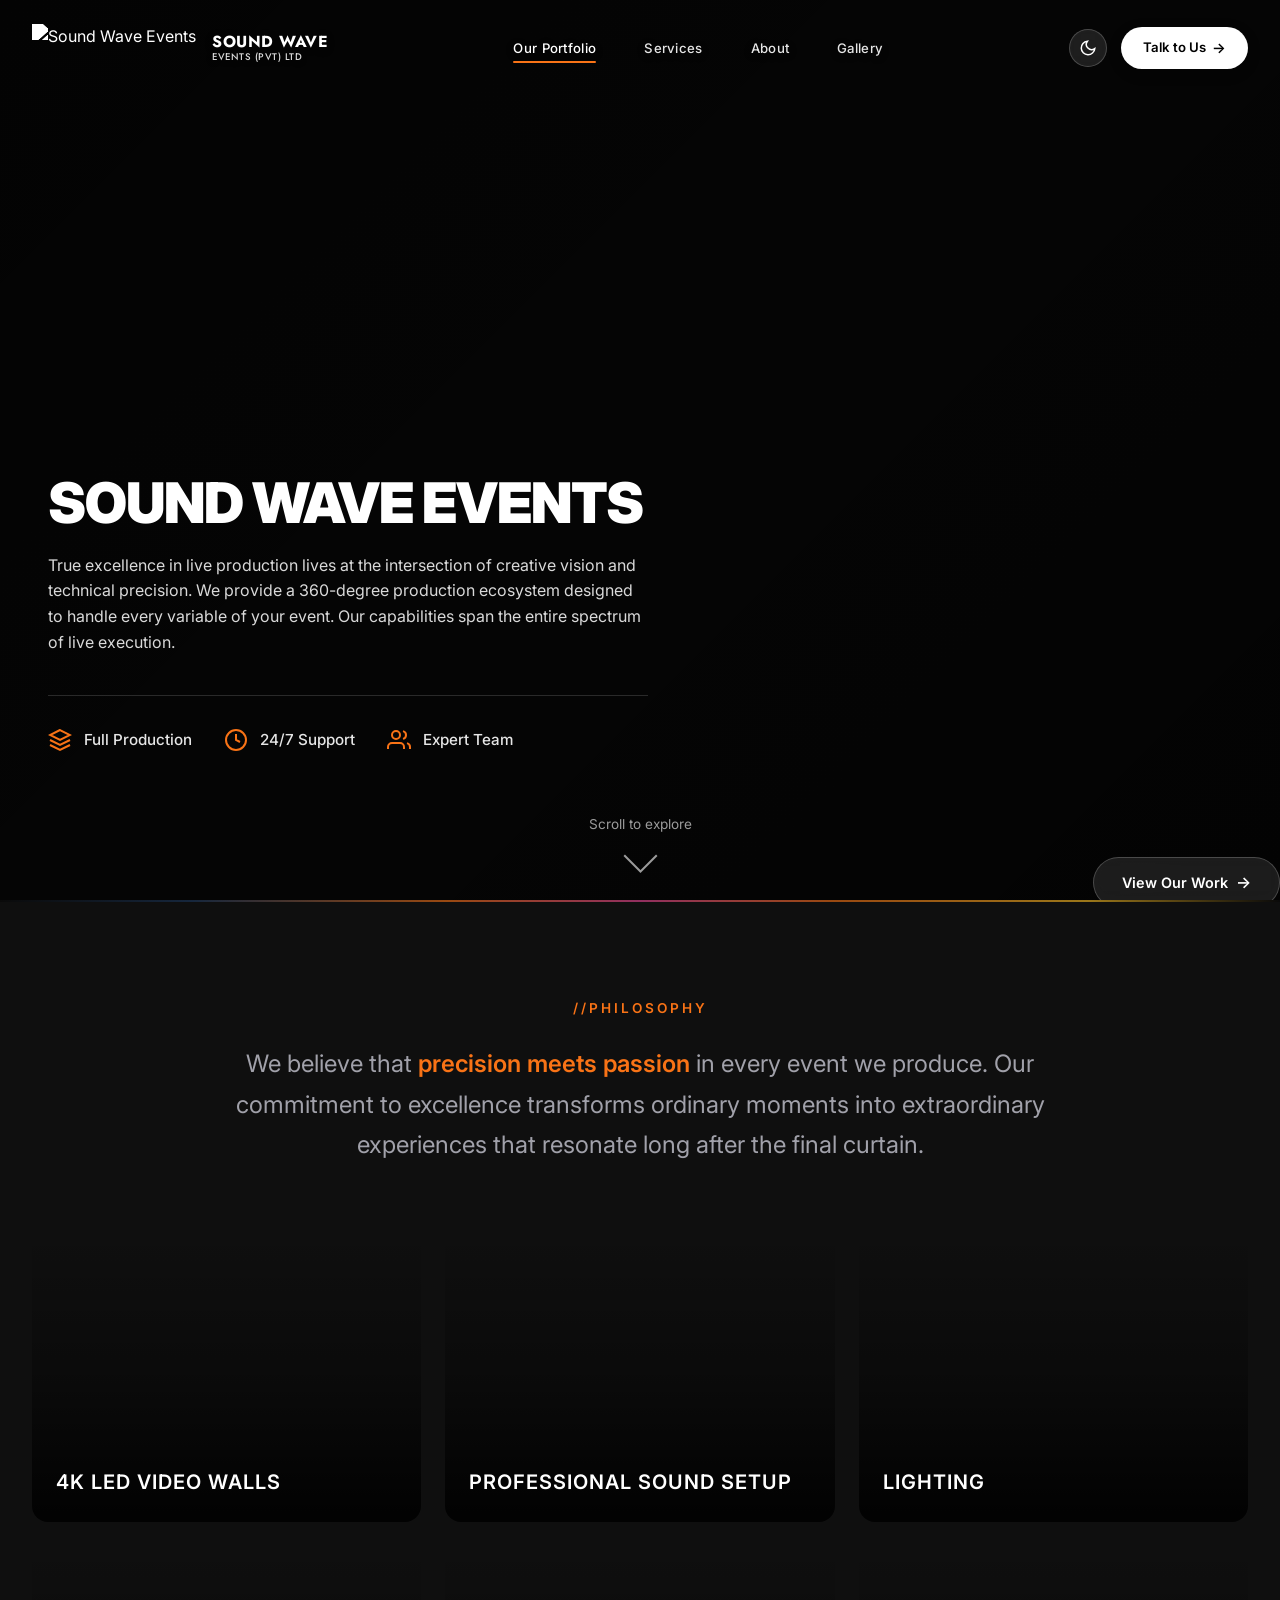
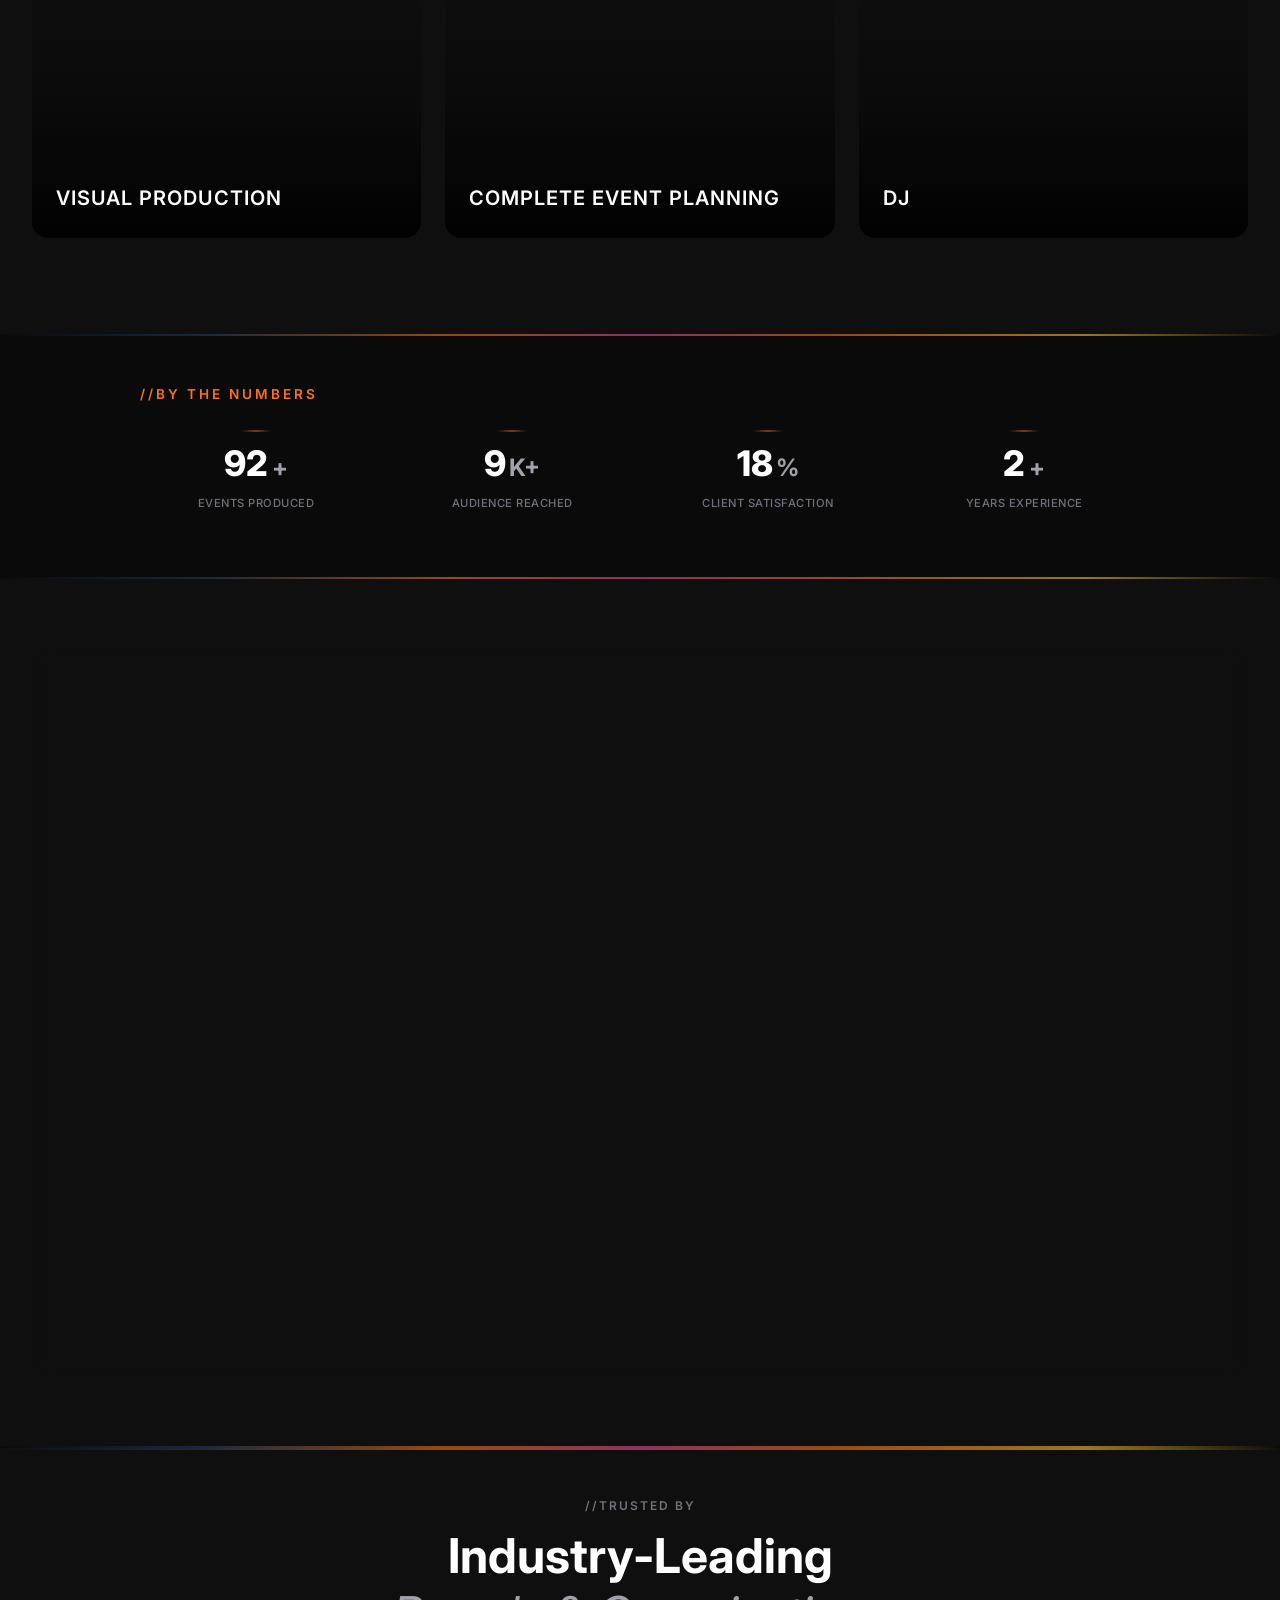
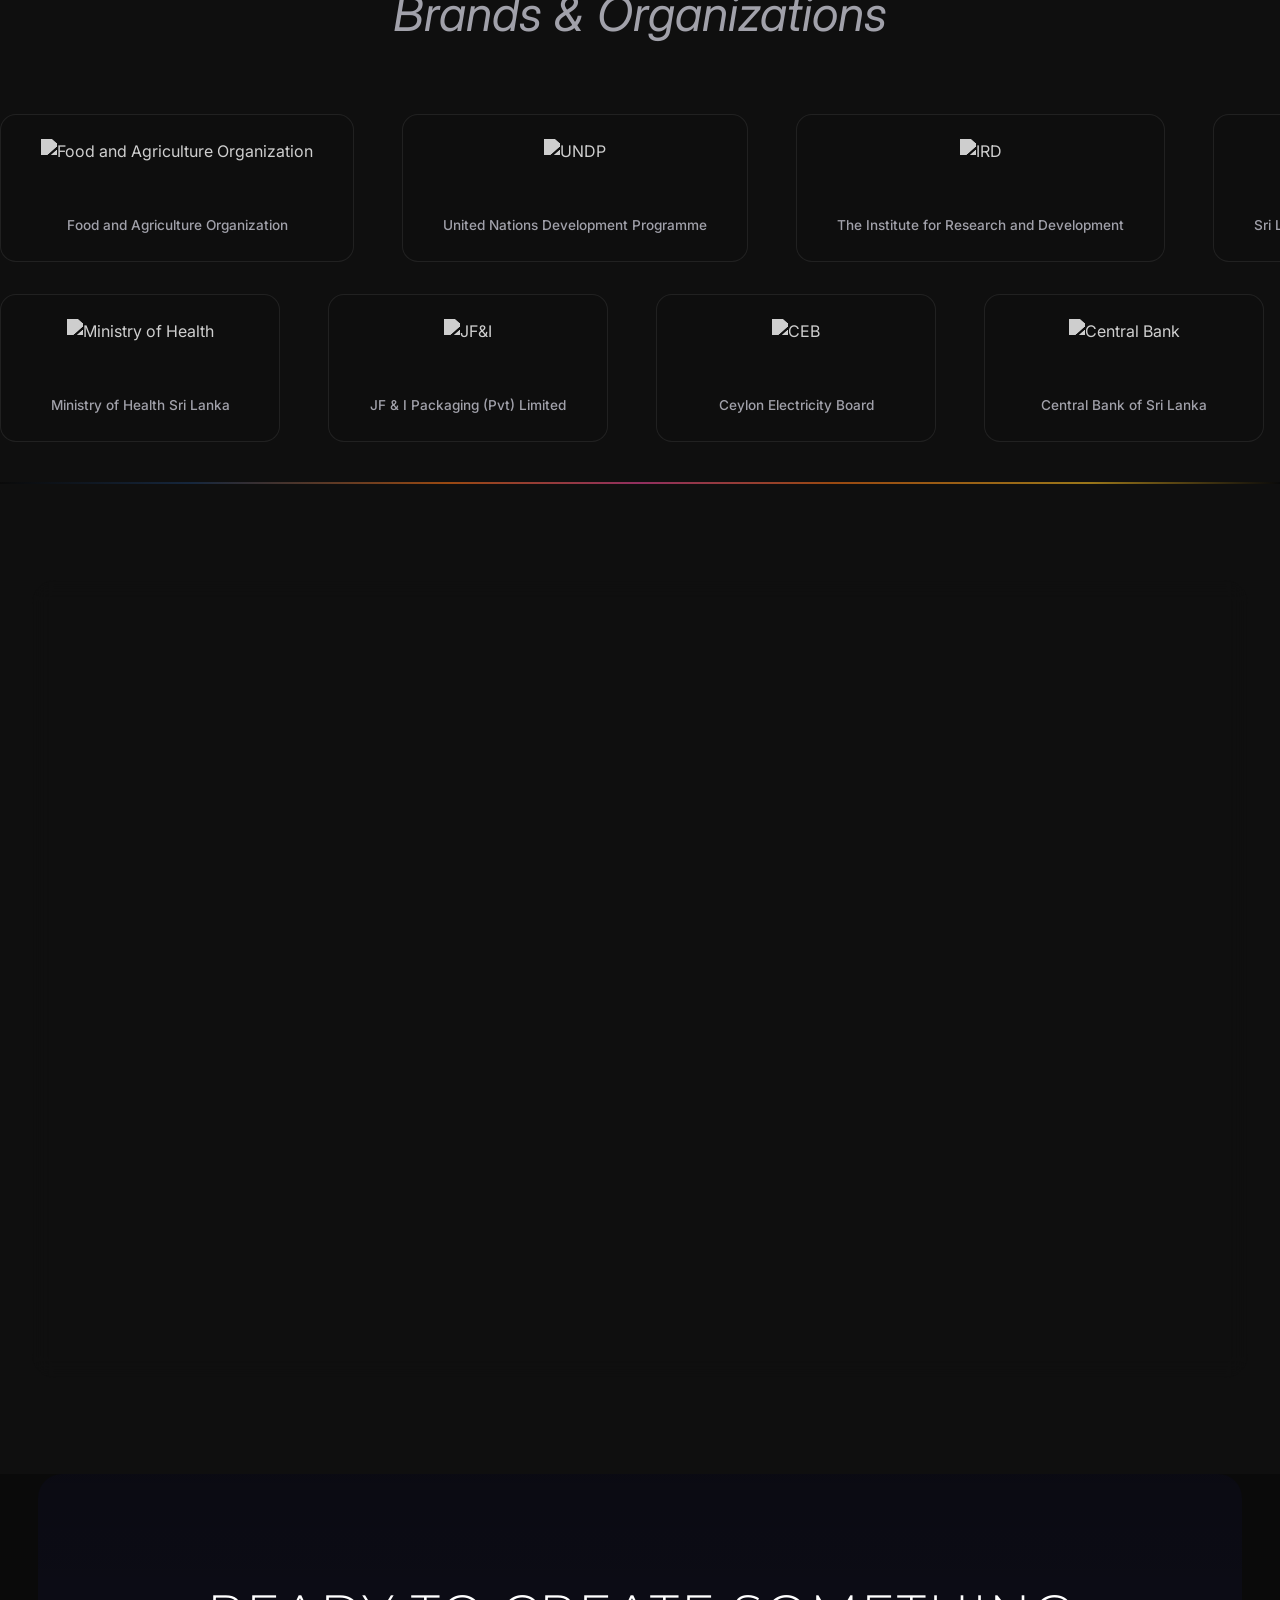
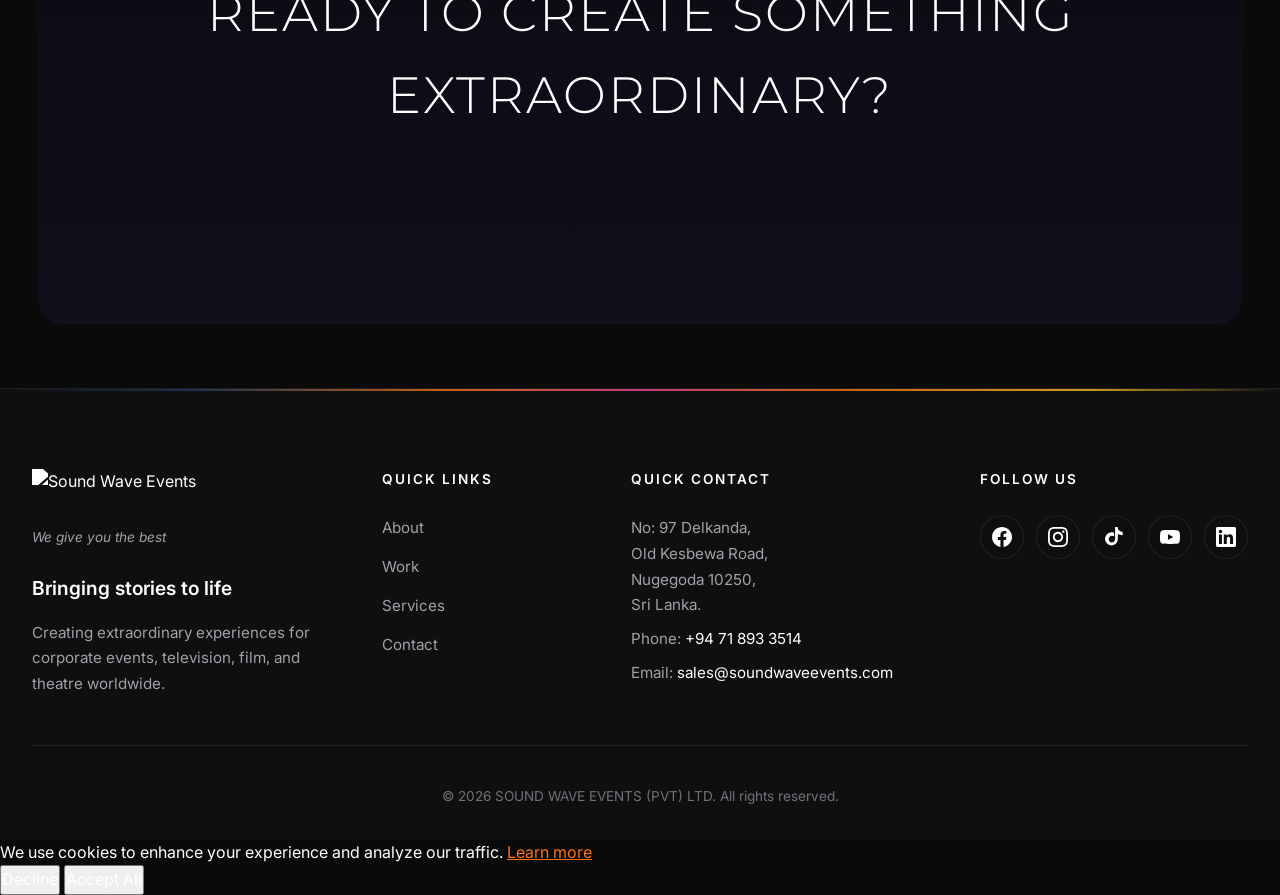
==== index.html @ 555c8b9d "Add files via upload" ====
<!DOCTYPE html>
<html lang="en" data-theme="dark">

<head>
    <meta charset="UTF-8" />
    <meta name="viewport" content="width=device-width, initial-scale=1.0" />
    <meta name="description" content="Sound Wave Events - Sri Lanka's Premier Event Production Company">
    <title>Sound Wave Events | Creative Production & Development</title>
    <link rel="stylesheet" href="assets/css/styles.css" />
    <link rel="preconnect" href="https://fonts.googleapis.com" />
    <link rel="preconnect" href="https://fonts.gstatic.com" crossorigin />
    <link
        href="https://fonts.googleapis.com/css2?family=Inter:wght@300;400;500;600;700;800&family=Jost:wght@400;500;600;700&family=Montserrat:wght@300;400;500;600;700;800&display=swap"
        rel="stylesheet" />
</head>

<body>
    <!-- Navigation -->
    <nav class="glass-nav">
        <div class="nav-container">
            <a href="index.html" class="logo">
                <img src="assets/images/logo.png" alt="Sound Wave Events" class="logo-img" />
                <div class="logo-text">
                    <span class="logo-line-1">SOUND WAVE</span>
                    <span class="logo-line-2">EVENTS (PVT) LTD</span>
                </div>
            </a>

            <ul class="nav-links" id="navLinks">
                <li><a href="index.html" class="active">Our Portfolio</a></li>
                <li><a href="services.html">Services</a></li>
                <li><a href="about.html">About</a></li>
                <li><a href="gallery.html">Gallery</a></li>
            </ul>

            <div class="nav-actions">
                <button class="theme-toggle" id="themeToggle" aria-label="Toggle dark mode">
                    <svg class="sun-icon" xmlns="http://www.w3.org/2000/svg" width="20" height="20" viewBox="0 0 24 24"
                        fill="none" stroke="currentColor" stroke-width="2">
                        <circle cx="12" cy="12" r="5"></circle>
                        <line x1="12" y1="1" x2="12" y2="3"></line>
                        <line x1="12" y1="21" x2="12" y2="23"></line>
                        <line x1="4.22" y1="4.22" x2="5.64" y2="5.64"></line>
                        <line x1="18.36" y1="18.36" x2="19.78" y2="19.78"></line>
                        <line x1="1" y1="12" x2="3" y2="12"></line>
                        <line x1="21" y1="12" x2="23" y2="12"></line>
                    </svg>
                    <svg class="moon-icon" xmlns="http://www.w3.org/2000/svg" width="20" height="20" viewBox="0 0 24 24"
                        fill="none" stroke="currentColor" stroke-width="2">
                        <path d="M21 12.79A9 9 0 1 1 11.21 3 7 7 0 0 0 21 12.79z"></path>
                    </svg>
                </button>
                <a href="contact.html" class="btn-primary btn-talk">Talk to Us <span class="arrow">→</span></a>
            </div>

            <button class="mobile-toggle" id="mobileToggle" aria-label="Toggle menu">
                <svg xmlns="http://www.w3.org/2000/svg" width="24" height="24" viewBox="0 0 24 24" fill="none"
                    stroke="currentColor" stroke-width="2">
                    <line x1="3" y1="12" x2="21" y2="12"></line>
                    <line x1="3" y1="6" x2="21" y2="6"></line>
                    <line x1="3" y1="18" x2="21" y2="18"></line>
                </svg>
            </button>
        </div>
    </nav>

    <!-- Mobile Menu Overlay -->
    <div class="mobile-menu-overlay" id="mobileMenuOverlay">
        <div class="mobile-menu-header">
            <a href="index.html" class="mobile-menu-logo">
                <img src="assets/images/logo.png" alt="Sound Wave Events" />
                <span>EVENTS (PVT) LTD</span>
            </a>
            <div class="mobile-menu-actions">
                <button class="mobile-theme-toggle" id="mobileThemeToggle">
                    <svg class="sun-icon" xmlns="http://www.w3.org/2000/svg" width="22" height="22" viewBox="0 0 24 24"
                        fill="none" stroke="currentColor" stroke-width="2">
                        <circle cx="12" cy="12" r="5"></circle>
                        <line x1="12" y1="1" x2="12" y2="3"></line>
                        <line x1="12" y1="21" x2="12" y2="23"></line>
                    </svg>
                    <svg class="moon-icon" xmlns="http://www.w3.org/2000/svg" width="22" height="22" viewBox="0 0 24 24"
                        fill="none" stroke="currentColor" stroke-width="2">
                        <path d="M21 12.79A9 9 0 1 1 11.21 3 7 7 0 0 0 21 12.79z"></path>
                    </svg>
                </button>
                <button class="mobile-menu-close" id="mobileMenuClose">
                    <svg xmlns="http://www.w3.org/2000/svg" width="24" height="24" viewBox="0 0 24 24" fill="none"
                        stroke="currentColor" stroke-width="2">
                        <line x1="18" y1="6" x2="6" y2="18"></line>
                        <line x1="6" y1="6" x2="18" y2="18"></line>
                    </svg>
                </button>
            </div>
        </div>

        <ul class="mobile-menu-links">
            <li><a href="index.html" class="active">Our Portfolio</a></li>
            <li><a href="services.html">Services</a></li>
            <li><a href="about.html">About</a></li>
            <li><a href="gallery.html">Gallery</a></li>
        </ul>

        <div class="mobile-menu-footer">
            <div class="mobile-social-icons">
                <a href="#" class="social-icon">📘</a>
                <a href="#" class="social-icon">📸</a>
                <a href="#" class="social-icon">🎵</a>
                <a href="#" class="social-icon">▶️</a>
                <a href="#" class="social-icon">💼</a>
            </div>
            <a href="tel:+94718933514" class="mobile-contact-link">📞 +94 71 893 3514</a>
        </div>
    </div>

    <!-- Hero Section -->
    <section class="hero-video">
        <div class="hero-slider">
            <div class="slider-track" id="heroSliderTrack">
                <div class="slider-slide active" style="background-image: url('https://images.unsplash.com/photo-1470229722913-7c0d2dbbafd3?w=1920&q=80')"></div>
                <div class="slider-slide" style="background-image: url('https://images.unsplash.com/photo-1492684223066-81342ee5ff30?w=1920&q=80')"></div>
                <div class="slider-slide" style="background-image: url('https://images.unsplash.com/photo-1540039155733-5bb30b53aa14?w=1920&q=80')"></div>
                <div class="slider-slide" style="background-image: url('https://images.unsplash.com/photo-1514525253440-b393452e8d26?w=1920&q=80')"></div>
                <div class="slider-slide" style="background-image: url('https://images.unsplash.com/photo-1459749411177-287ce3276916?w=1920&q=80')"></div>
                <div class="slider-slide" style="background-image: url('https://images.unsplash.com/photo-1516450360452-9312f5e86fc7?w=1920&q=80')"></div>
                <div class="slider-slide" style="background-image: url('https://images.unsplash.com/photo-1501612780327-45045538702b?w=1920&q=80')"></div>
                <div class="slider-slide" style="background-image: url('https://images.unsplash.com/photo-1533174072545-7a4b6ad7a6c3?w=1920&q=80')"></div>
                <div class="slider-slide" style="background-image: url('https://images.unsplash.com/photo-1516280440614-6697288d5d84?w=1920&q=80')"></div>
                <div class="slider-slide" style="background-image: url('https://images.unsplash.com/photo-1563841930693-29cb42d99c8c?w=1920&q=80')"></div>
            </div>
            <div class="video-overlay"></div>
        </div>

        <div class="hero-content-wrapper">
            <div class="hero-content">
                <h1 class="hero-title">SOUND WAVE EVENTS </h1>
                <p class="hero-subtitle">True excellence in live production lives at the intersection of creative vision
                    and technical precision. We provide a 360-degree production ecosystem designed to handle every
                    variable of your event. Our capabilities span the entire spectrum of live execution.</p>
                <div class="hero-features">
                    <div class="hero-feature">
                        <svg xmlns="http://www.w3.org/2000/svg" width="24" height="24" viewBox="0 0 24 24" fill="none"
                            stroke="currentColor" stroke-width="2">
                            <path d="M12 2L2 7l10 5 10-5-10-5z"></path>
                            <path d="M2 17l10 5 10-5"></path>
                            <path d="M2 12l10 5 10-5"></path>
                        </svg>
                        <span>Full Production</span>
                    </div>
                    <div class="hero-feature">
                        <svg xmlns="http://www.w3.org/2000/svg" width="24" height="24" viewBox="0 0 24 24" fill="none"
                            stroke="currentColor" stroke-width="2">
                            <circle cx="12" cy="12" r="10"></circle>
                            <polyline points="12 6 12 12 16 14"></polyline>
                        </svg>
                        <span>24/7 Support</span>
                    </div>
                    <div class="hero-feature">
                        <svg xmlns="http://www.w3.org/2000/svg" width="24" height="24" viewBox="0 0 24 24" fill="none"
                            stroke="currentColor" stroke-width="2">
                            <path d="M17 21v-2a4 4 0 0 0-4-4H5a4 4 0 0 0-4 4v2"></path>
                            <circle cx="9" cy="7" r="4"></circle>
                            <path d="M23 21v-2a4 4 0 0 0-3-3.87"></path>
                            <path d="M16 3.13a4 4 0 0 1 0 7.75"></path>
                        </svg>
                        <span>Expert Team</span>
                    </div>
                </div>
            </div>
            <div class="hero-actions">
                <a href="gallery.html" class="btn-glass">View Our Work <span class="arrow">→</span></a>
            </div>
        </div>

        <div class="scroll-indicator">
            <span>Scroll to explore</span>
            <div class="scroll-arrow"></div>
        </div>
    </section>

    <hr class="section-divider" />

    <!-- Philosophy Section -->
    <section class="philosophy-section">
        <div class="philosophy-content">
            <span class="section-label">//PHILOSOPHY</span>
            <h2 class="philosophy-quote">We believe that <span class="highlight">precision meets passion</span> in every
                event we produce. Our commitment to excellence transforms ordinary moments into extraordinary
                experiences that resonate long after the final curtain.</h2>
        </div>

        <div class="services-showcase">
            <a href="services.html#led-walls" class="service-showcase-item">
                <div class="service-image"
                    style="background-image: url('https://images.unsplash.com/photo-1542751371-adc38448a05e?w=800&q=80')">
                    <div class="service-overlay"></div>
                </div>
                <div class="service-info">
                    <h3>4K LED Video Walls</h3>
                </div>
            </a>

            <a href="services.html#sound" class="service-showcase-item">
                <div class="service-image"
                    style="background-image: url('https://images.unsplash.com/photo-1470229722913-7c0d2dbbafd3?w=800&q=80')">
                    <div class="service-overlay"></div>
                </div>
                <div class="service-info">
                    <h3>Professional Sound Setup</h3>
                </div>
            </a>

            <a href="services.html#lighting" class="service-showcase-item">
                <div class="service-image"
                    style="background-image: url('https://images.unsplash.com/photo-1492684223066-81342ee5ff30?w=800&q=80')">
                    <div class="service-overlay"></div>
                </div>
                <div class="service-info">
                    <h3>Lighting</h3>
                </div>
            </a>

            <a href="services.html#visual" class="service-showcase-item">
                <div class="service-image"
                    style="background-image: url('https://images.unsplash.com/photo-1514525253440-b393452e8d26?w=800&q=80')">
                    <div class="service-overlay"></div>
                </div>
                <div class="service-info">
                    <h3>Visual Production</h3>
                </div>
            </a>

            <a href="services.html#planning" class="service-showcase-item">
                <div class="service-image"
                    style="background-image: url('https://images.unsplash.com/photo-1505373877841-8d25f7d46678?w=800&q=80')">
                    <div class="service-overlay"></div>
                </div>
                <div class="service-info">
                    <h3>Complete Event Planning</h3>
                </div>
            </a>

            <a href="services.html#dj" class="service-showcase-item">
                <div class="service-image"
                    style="background-image: url('https://images.unsplash.com/photo-1574169208507-84376144848b?w=800&q=80')">
                    <div class="service-overlay"></div>
                </div>
                <div class="service-info">
                    <h3>DJ</h3>
                </div>
            </a>
        </div>
    </section>

    <hr class="section-divider" />

    <!-- Stats Section -->
    <section class="stats-section-new">
        <div class="stats-container">
            <span class="section-label">//BY THE NUMBERS</span>
            <div class="stats-grid">
                <div class="stat-item">
                    <span class="stat-number" data-target="500">0</span><span class="stat-suffix">+</span>
                    <p class="stat-label">Events Produced</p>
                </div>
                <div class="stat-item">
                    <span class="stat-number" data-target="50">0</span><span class="stat-suffix">K+</span>
                    <p class="stat-label">Audience Reached</p>
                </div>
                <div class="stat-item">
                    <span class="stat-number" data-target="100">0</span><span class="stat-suffix">%</span>
                    <p class="stat-label">Client Satisfaction</p>
                </div>
                <div class="stat-item">
                    <span class="stat-number" data-target="15">0</span><span class="stat-suffix">+</span>
                    <p class="stat-label">Years Experience</p>
                </div>
            </div>
        </div>
    </section>

    <hr class="section-divider" />

    <!-- Why Choose Us Section -->
    <section class="why-choose-us">
        <div class="why-choose-container">
            <div class="why-choose-content">
                <span class="section-label">//WHY CHOOSE US</span>
                <h2 class="why-title">One Vision. One Team.<br /><span class="why-subtitle">One Flawless Event.</span>
                </h2>
                <p class="why-text">At Sound Wave Events, a single, seasoned team of producers, directors, and
                    technicians
                    brings your ideas to life from concept to execution. With our full-service, cross-functional crew
                    working side by side under one roof, you get one accountable partner delivering seamless,
                    unforgettable
                    experiences.</p>
                <a href="contact.html" class="btn-white">Start Your Project <span class="arrow">→</span></a>
            </div>

            <div class="why-bottom">
                <div class="why-category">
                    <h4>SERVICES</h4>
                    <div class="why-tags">
                        <span class="tag">Creative Direction</span>
                        <span class="tag">Technical Production</span>
                        <span class="tag">Event Management</span>
                        <span class="tag">Audio & Video</span>
                        <span class="tag">Lighting Design</span>
                        <span class="tag">Staging & Scenic</span>
                    </div>
                </div>

                <div class="why-category">
                    <h4>INDUSTRIES</h4>
                    <div class="why-tags">
                        <span class="tag">Corporate</span>
                        <span class="tag">Television & Film</span>
                        <span class="tag">Theatre</span>
                        <span class="tag">Fashion</span>
                        <span class="tag">Music & Live</span>
                        <span class="tag">Automotive</span>
                    </div>
                </div>
            </div>
        </div>
    </section>

    <hr class="section-divider" />

    <!-- Trusted By Section -->
    <section class="trusted-by-section">
        <div class="trusted-divider"></div>
        <div class="trusted-content">
            <span class="trusted-label">//TRUSTED BY</span>
            <h2 class="trusted-title">Industry-Leading<br /><span class="trusted-subtitle">Brands & Organizations</span>
            </h2>
        </div>
    </section>

    <!-- Clients Marquee Section -->
    <section class="clients-marquee-section">
        <div class="marquee-container">
            <div class="marquee-track marquee-left">
                <!-- Row 1 -->
                <div class="client-logo">
                    <img src="assets/images/clients/fao.png" alt="Food and Agriculture Organization" />
                    <span>Food and Agriculture Organization</span>
                </div>
                <div class="client-logo">
                    <img src="assets/images/clients/undp.png" alt="UNDP" />
                    <span>United Nations Development Programme</span>
                </div>
                <div class="client-logo">
                    <img src="assets/images/clients/ird.png" alt="IRD" />
                    <span>The Institute for Research and Development</span>
                </div>
                <div class="client-logo">
                    <img src="assets/images/clients/tourism.png" alt="Sri Lanka Tourism" />
                    <span>Sri Lanka Tourism Development Authority</span>
                </div>
                <div class="client-logo">
                    <img src="assets/images/clients/nbro.png" alt="NBRO" />
                    <span>National Building Research Organisation</span>
                </div>
                <div class="client-logo">
                    <img src="assets/images/clients/gscs.png" alt="GSCS" />
                    <span>GSCS International (Pvt) Ltd</span>
                </div>
                <div class="client-logo">
                    <img src="assets/images/clients/who.png" alt="WHO" />
                    <span>World Health Organization</span>
                </div>
                <!-- Duplicate for seamless loop -->
                <div class="client-logo">
                    <img src="assets/images/clients/fao.png" alt="FAO" />
                    <span>Food and Agriculture Organization</span>
                </div>
                <div class="client-logo">
                    <img src="assets/images/clients/undp.png" alt="UNDP" />
                    <span>United Nations Development Programme</span>
                </div>
                <div class="client-logo">
                    <img src="assets/images/clients/ird.png" alt="IRD" />
                    <span>The Institute for Research and Development</span>
                </div>
            </div>

            <div class="marquee-track">
                <!-- Row 2 -->
                <div class="client-logo">
                    <img src="assets/images/clients/moh.png" alt="Ministry of Health" />
                    <span>Ministry of Health Sri Lanka</span>
                </div>
                <div class="client-logo">
                    <img src="assets/images/clients/jfi.png" alt="JF&I" />
                    <span>JF & I Packaging (Pvt) Limited</span>
                </div>
                <div class="client-logo">
                    <img src="assets/images/clients/ceb.png" alt="CEB" />
                    <span>Ceylon Electricity Board</span>
                </div>
                <div class="client-logo">
                    <img src="assets/images/clients/cbsl.png" alt="Central Bank" />
                    <span>Central Bank of Sri Lanka</span>
                </div>
                <div class="client-logo">
                    <img src="assets/images/clients/mfa.png" alt="MFA" />
                    <span>Ministry of Foreign Affairs</span>
                </div>
                <div class="client-logo">
                    <img src="assets/images/clients/unicef.png" alt="UNICEF" />
                    <span>UNICEF</span>
                </div>
                <div class="client-logo">
                    <img src="assets/images/clients/giz.png" alt="GIZ" />
                    <span>GIZ</span>
                </div>
                <div class="client-logo">
                    <img src="assets/images/clients/ent.png" alt="ENT" />
                    <span>ENT</span>
                </div>
                <div class="client-logo">
                    <img src="assets/images/clients/bocuse.png" alt="Bocuse d'Or" />
                    <span>Bocuse d'Or Sri Lanka</span>
                </div>
                <!-- Duplicate for seamless loop -->
                <div class="client-logo">
                    <img src="assets/images/clients/moh.png" alt="MOH" />
                    <span>Ministry of Health Sri Lanka</span>
                </div>
                <div class="client-logo">
                    <img src="assets/images/clients/jfi.png" alt="JF&I" />
                    <span>JF & I Packaging (Pvt) Limited</span>
                </div>
                <div class="client-logo">
                    <img src="assets/images/clients/ceb.png" alt="CEB" />
                    <span>Ceylon Electricity Board</span>
                </div>
            </div>
        </div>
    </section>

    <hr class="section-divider" />

    <!-- Testimonials Section -->
    <section class="testimonials-section-new">
        <div class="testimonials-container">
            <div class="testimonials-header">
                <span class="section-label">//TESTIMONIALS</span>
                <h2 class="testimonials-title">What Our<br /><span class="testimonials-subtitle">Clients Say</span></h2>
            </div>

            <div class="testimonials-slider">
                <button class="slider-btn prev-btn" id="testiPrev">
                    <svg xmlns="http://www.w3.org/2000/svg" width="24" height="24" viewBox="0 0 24 24" fill="none"
                        stroke="currentColor" stroke-width="2">
                        <polyline points="15 18 9 12 15 6"></polyline>
                    </svg>
                </button>

                <div class="testimonials-track" id="testimonialsTrack">
                    <!-- Testimonial 1 -->
                    <div class="testimonial-item active">
                        <div class="testimonial-quote">
                            "I wish to extend my sincere appreciation and heartfelt gratitude to each of you at Sound
                            Wave Events for the <span class="highlight-text">outstanding professionalism</span>,
                            dedication, flexibility, and unwavering positivity demonstrated throughout the planning and
                            execution of the 2025 Litro Gas Channel Award Ceremony. This year's event was a <span
                                class="highlight-text">remarkable success</span>, and it is clear that such excellence
                            was achieved through your collective effort, creativity, and commitment to delivering <span
                                class="highlight-text">nothing short of the best</span>."
                        </div>
                        <div class="testimonial-author">
                            <div class="author-avatar">MJP</div>
                            <div class="author-details">
                                <h4>Mr. Janaka Pathirathna</h4>
                                <p>Director Sales & Marketing/ Corporate Affairs, Litro Gas Lanka Ltd.</p>
                            </div>
                        </div>
                    </div>

                    <!-- Testimonial 2 -->
                    <div class="testimonial-item">
                        <div class="testimonial-quote">
                            "Sound Wave Events transformed our corporate gala into an unforgettable experience. Their
                            <span class="highlight-text">technical expertise</span> and creative vision exceeded all
                            expectations. The team's attention to detail and <span class="highlight-text">professional
                                approach</span> made the entire process seamless from start to finish."
                        </div>
                        <div class="testimonial-author">
                            <div class="author-avatar">AK</div>
                            <div class="author-details">
                                <h4>Anusha Kumar</h4>
                                <p>Marketing Director, TechCorp SL</p>
                            </div>
                        </div>
                    </div>

                    <!-- Testimonial 3 -->
                    <div class="testimonial-item">
                        <div class="testimonial-quote">
                            "From concept to curtain call, the Sound Wave team delivered <span
                                class="highlight-text">pure magic</span>. Our concert was a massive success thanks to
                            their technical expertise and creative direction. <span class="highlight-text">Professional,
                                innovative, and incredibly reliable</span>."
                        </div>
                        <div class="testimonial-author">
                            <div class="author-avatar">SL</div>
                            <div class="author-details">
                                <h4>Samantha Liyanage</h4>
                                <p>Event Manager, Music Fest SL</p>
                            </div>
                        </div>
                    </div>
                </div>

                <button class="slider-btn next-btn" id="testiNext">
                    <svg xmlns="http://www.w3.org/2000/svg" width="24" height="24" viewBox="0 0 24 24" fill="none"
                        stroke="currentColor" stroke-width="2">
                        <polyline points="9 18 15 12 9 6"></polyline>
                    </svg>
                </button>
            </div>

            <div class="slider-counter">
                <span id="currentSlide">01</span> / <span id="totalSlides">03</span>
            </div>
        </div>
    </section>

    <!-- CTA Section -->
    <section class="cta-section">
        <div class="cta-container">
            <div class="cta-content">
                <h2 class="cta-title">Ready to Create Something Extraordinary?</h2>
                <a href="contact.html" class="btn-glass-cta">Let's Talk <span class="arrow">→</span></a>
            </div>
        </div>
    </section>

    <!-- Footer -->
    <footer class="glass-footer">
        <div class="footer-content">
            <div class="footer-brand">
                <div class="footer-logo">
                    <img src="assets/images/logo-footer.png" alt="Sound Wave Events" class="footer-logo-img" />
                    <span class="footer-tagline">We give you the best</span>
                </div>
                <p class="footer-description">Bringing stories to life</p>
                <p class="footer-about">Creating extraordinary experiences for corporate events, television, film, and
                    theatre worldwide.</p>
            </div>

            <div class="footer-links-section">
                <h4>QUICK LINKS</h4>
                <ul>
                    <li><a href="about.html">About</a></li>
                    <li><a href="gallery.html">Work</a></li>
                    <li><a href="services.html">Services</a></li>
                    <li><a href="contact.html">Contact</a></li>
                </ul>
            </div>

            <div class="footer-contact-section">
                <h4>QUICK CONTACT</h4>
                <address>
                    <p>No: 97 Delkanda,<br />Old Kesbewa Road,<br />Nugegoda 10250,<br />Sri Lanka.</p>
                    <p>Phone: <a href="tel:+94718933514">+94 71 893 3514</a></p>
                    <p>Email: <a href="mailto:sales@soundwaveevents.com">sales@soundwaveevents.com</a></p>
                </address>
            </div>

            <div class="footer-social-section">
                <h4>FOLLOW US</h4>
                <div class="social-icons">
                    <a href="#" class="social-icon facebook" aria-label="Facebook">
                        <svg xmlns="http://www.w3.org/2000/svg" width="20" height="20" viewBox="0 0 24 24"
                            fill="currentColor">
                            <path
                                d="M24 12.073c0-6.627-5.373-12-12-12s-12 5.373-12 12c0 5.99 4.388 10.954 10.125 11.854v-8.385H7.078v-3.47h3.047V9.43c0-3.007 1.792-4.669 4.533-4.669 1.312 0 2.686.235 2.686.235v2.953H15.83c-1.491 0-1.956.925-1.956 1.874v2.25h3.328l-.532 3.47h-2.796v8.385C19.612 23.027 24 18.062 24 12.073z" />
                        </svg>
                    </a>
                    <a href="#" class="social-icon instagram" aria-label="Instagram">
                        <svg xmlns="http://www.w3.org/2000/svg" width="20" height="20" viewBox="0 0 24 24"
                            fill="currentColor">
                            <path
                                d="M12 2.163c3.204 0 3.584.012 4.85.07 3.252.148 4.771 1.691 4.919 4.919.058 1.265.069 1.645.069 4.849 0 3.205-.012 3.584-.069 4.849-.149 3.225-1.664 4.771-4.919 4.919-1.266.058-1.644.07-4.85.07-3.204 0-3.584-.012-4.849-.07-3.26-.149-4.771-1.699-4.919-4.92-.058-1.265-.07-1.644-.07-4.849 0-3.204.013-3.583.07-4.849.149-3.227 1.664-4.771 4.919-4.919 1.266-.057 1.645-.069 4.849-.069zm0-2.163c-3.259 0-3.667.014-4.947.072-4.358.2-6.78 2.618-6.98 6.98-.059 1.281-.073 1.689-.073 4.948 0 3.259.014 3.668.072 4.948.2 4.358 2.618 6.78 6.98 6.98 1.281.058 1.689.072 4.948.072 3.259 0 3.668-.014 4.948-.072 4.354-.2 6.782-2.618 6.979-6.98.059-1.28.073-1.689.073-4.948 0-3.259-.014-3.667-.072-4.947-.196-4.354-2.617-6.78-6.979-6.98-1.281-.059-1.69-.073-4.949-.073zm0 5.838c-3.403 0-6.162 2.759-6.162 6.162s2.759 6.163 6.162 6.163 6.162-2.759 6.162-6.163c0-3.403-2.759-6.162-6.162-6.162zm0 10.162c-2.209 0-4-1.79-4-4 0-2.209 1.791-4 4-4s4 1.791 4 4c0 2.21-1.791 4-4 4zm6.406-11.845c-.796 0-1.441.645-1.441 1.44s.645 1.44 1.441 1.44c.795 0 1.439-.645 1.439-1.44s-.644-1.44-1.439-1.44z" />
                        </svg>
                    </a>
                    <a href="#" class="social-icon tiktok" aria-label="TikTok">
                        <svg xmlns="http://www.w3.org/2000/svg" width="20" height="20" viewBox="0 0 24 24"
                            fill="currentColor">
                            <path
                                d="M12.525.02c1.31-.02 2.61-.01 3.91-.02.08 1.53.63 3.09 1.75 4.17 1.12 1.11 2.7 1.62 4.24 1.79v4.03c-1.44-.05-2.89-.35-4.2-.97-.57-.26-1.1-.59-1.62-.93v6.16c0 2.52-1.12 4.84-2.9 6.24-1.72 1.36-3.92 1.9-6.07 1.49-2.14-.41-4.04-1.75-5.19-3.62-1.15-1.87-1.45-4.21-.82-6.32.63-2.11 2.13-3.86 4.11-4.82 1.98-.96 4.31-1.04 6.35-.22v4.12c-.97-.58-2.15-.76-3.25-.5-1.1.26-2.06.95-2.63 1.93-.57.98-.7 2.17-.36 3.25.34 1.08 1.12 1.95 2.14 2.39 1.02.44 2.19.4 3.18-.11.99-.51 1.71-1.45 1.97-2.54.13-.54.19-1.1.19-1.66V.02h-4.8z" />
                        </svg>
                    </a>
                    <a href="#" class="social-icon youtube" aria-label="YouTube">
                        <svg xmlns="http://www.w3.org/2000/svg" width="20" height="20" viewBox="0 0 24 24"
                            fill="currentColor">
                            <path
                                d="M23.498 6.186a3.016 3.016 0 0 0-2.122-2.136C19.505 3.545 12 3.545 12 3.545s-7.505 0-9.377.505A3.017 3.017 0 0 0 .502 6.186C0 8.07 0 12 0 12s0 3.93.502 5.814a3.016 3.016 0 0 0 2.122 2.136c1.871.505 9.376.505 9.376.505s7.505 0 9.377-.505a3.015 3.015 0 0 0 2.122-2.136C24 15.93 24 12 24 12s0-3.93-.502-5.814zM9.545 15.568V8.432L15.818 12l-6.273 3.568z" />
                        </svg>
                    </a>
                    <a href="#" class="social-icon linkedin" aria-label="LinkedIn">
                        <svg xmlns="http://www.w3.org/2000/svg" width="20" height="20" viewBox="0 0 24 24"
                            fill="currentColor">
                            <path
                                d="M20.447 20.452h-3.554v-5.569c0-1.328-.027-3.037-1.852-3.037-1.853 0-2.136 1.445-2.136 2.939v5.667H9.351V9h3.414v1.561h.046c.477-.9 1.637-1.85 3.37-1.85 3.601 0 4.267 2.37 4.267 5.455v6.286zM5.337 7.433c-1.144 0-2.063-.926-2.063-2.065 0-1.138.92-2.063 2.063-2.063 1.14 0 2.064.925 2.064 2.063 0 1.139-.925 2.065-2.064 2.065zm1.782 13.019H3.555V9h3.564v11.452zM22.225 0H1.771C.792 0 0 .774 0 1.729v20.542C0 23.227.792 24 1.771 24h20.451C23.2 24 24 23.227 24 22.271V1.729C24 .774 23.2 0 22.222 0h.003z" />
                        </svg>
                    </a>
                </div>
            </div>
        </div>

        <div class="footer-bottom">
            <p>&copy; 2026 SOUND WAVE EVENTS (PVT) LTD. All rights reserved.</p>
        </div>
    </footer>

    <button class="scroll-top" id="scrollTop">↑</button>
    <script src="assets/js/main.js"></script>
</body>

</html>
---- assets/css/styles.css ----
/* ===== CSS VARIABLES (Theming) ===== */
:root {
    /* Dark Mode (Default) */
    --bg-primary: #0a0a0a;
    --bg-secondary: #0f0f0f;
    --bg-glass: rgba(15, 15, 15, 0.75);
    --bg-glass-strong: rgba(15, 15, 15, 0.9);
    --card-bg: #333333;
    --text-primary: #ffffff;
    --text-secondary: #a1a1aa;
    --text-muted: #71717a;
    --accent-primary: #f97316;
    --accent-secondary: #ea580c;
    --accent-gradient: linear-gradient(135deg, #f97316, #ea580c, #c2410c);
    --border-glass: rgba(255, 255, 255, 0.08);
    --border-focus: rgba(249, 115, 22, 0.5);
    --shadow-glass: 0 8px 32px rgba(0, 0, 0, 0.5);
    --shadow-hover: 0 20px 40px rgba(0, 0, 0, 0.7);
    --shadow-input: 0 4px 12px rgba(0, 0, 0, 0.3);
    --glow-primary: rgba(249, 115, 22, 0.15);
    --glow-secondary: rgba(234, 88, 12, 0.1);
    --input-bg: rgba(24, 24, 27, 0.7);
    --success: #22c55e;
    --error: #ef4444;

    /* Footer Gradient Colors */
    --gradient-blue: #1e3a5f;
    --gradient-yellow: #fbbf24;
    --gradient-pink: #ec4899;
    --footer-gradient: linear-gradient(135deg, var(--gradient-blue), var(--gradient-pink), var(--gradient-yellow));

    /* Section Divider Gradient */
    --divider-gradient: linear-gradient(90deg,
        transparent 0%,
        #1e3a5f 15%,
        #f97316 35%,
        #ec4899 50%,
        #f97316 65%,
        #fbbf24 85%,
        transparent 100%
    );
}

[data-theme="light"] {
    --bg-primary: #f8fafc;
    --bg-secondary: #ffffff;
    --bg-glass: rgba(255, 255, 255, 0.7);
    --bg-glass-strong: rgba(255, 255, 255, 0.85);
    --card-bg: #e5e7eb;
    --text-primary: #0f172a;
    --text-secondary: #475569;
    --text-muted: #64748b;
    --border-glass: rgba(255, 255, 255, 0.5);
    --shadow-glass: 0 8px 32px rgba(0, 0, 0, 0.08);
    --shadow-hover: 0 20px 40px rgba(0, 0, 0, 0.12);
    --shadow-input: 0 4px 12px rgba(0, 0, 0, 0.05);
    --input-bg: rgba(241, 245, 249, 0.7);
}

/* ===== GLOBAL RESET & BASE ===== */
*,
*::before,
*::after {
    margin: 0;
    padding: 0;
    box-sizing: border-box;
}

/* Section Divider */
.section-divider {
    height: 2px;
    background: var(--divider-gradient);
    border: none;
    width: 100%;
    opacity: 0.6;
}

html {
    scroll-behavior: smooth;
    scroll-padding-top: 100px;
}

body {
    font-family: 'Inter', -apple-system, BlinkMacSystemFont, 'Segoe UI', Roboto, sans-serif;
    background: var(--bg-primary);
    color: var(--text-primary);
    line-height: 1.6;
    transition: background 0.4s ease, color 0.4s ease;
    overflow-x: hidden;
    -webkit-font-smoothing: antialiased;
    -moz-osx-font-smoothing: grayscale;
}

body.menu-open {
    overflow: hidden;
}

img,
picture,
video,
canvas,
svg {
    display: block;
    max-width: 100%;
}

input,
button,
textarea,
select {
    font: inherit;
    color: inherit;
}

a {
    color: inherit;
    text-decoration: none;
}

ul {
    list-style: none;
}

/* ===== GLASSMORPHISM UTILITIES ===== */
.glass-card {
    background: var(--bg-glass);
    backdrop-filter: blur(16px);
    -webkit-backdrop-filter: blur(16px);
    border: 1px solid var(--border-glass);
    border-radius: 24px;
    box-shadow: var(--shadow-glass);
    transition: transform 0.3s ease, box-shadow 0.3s ease, border-color 0.3s ease;
}

.glass-card:hover {
    transform: translateY(-4px);
    box-shadow: var(--shadow-hover);
    border-color: var(--accent-primary);
}

/* ===== NAVIGATION ===== */
.glass-nav {
    position: fixed;
    top: 0;
    left: 0;
    right: 0;
    z-index: 1000;
    background: transparent;
    backdrop-filter: none;
    -webkit-backdrop-filter: none;
    border-bottom: 1px solid transparent;
    padding: 1.5rem 0;
    transition: all 0.4s ease;
}

.glass-nav.scrolled {
    background: var(--bg-glass-strong);
    backdrop-filter: blur(20px);
    -webkit-backdrop-filter: blur(20px);
    border-bottom: 1px solid var(--border-glass);
    padding: 1rem 0;
    box-shadow: var(--shadow-glass);
}

.nav-container {
    max-width: 1400px;
    margin: 0 auto;
    padding: 0 2rem;
    display: flex;
    align-items: center;
    justify-content: space-between;
    width: 100%;
}

/* Logo */
.logo {
    display: flex;
    align-items: center;
    gap: 1rem;
    text-decoration: none;
}

.logo-img {
    height: 48px;
    width: auto;
    flex-shrink: 0;
}

.logo-text {
    display: flex;
    flex-direction: column;
    gap: 0.1rem;
    line-height: 1.1;
}

.logo-line-1,
.logo-line-2 {
    font-family: 'Jost', sans-serif;
    font-weight: 600;
    letter-spacing: 0.5px;
    color: #ffffff;
    transition: color 0.3s ease;
}

.logo-line-1 {
    font-size: 1rem;
    font-weight: 700;
}

.logo-line-2 {
    font-size: 0.6rem;
    font-weight: 500;
    opacity: 0.85;
}

.glass-nav.scrolled .logo-line-1,
.glass-nav.scrolled .logo-line-2 {
    color: var(--text-primary);
}

.glass-nav:not(.scrolled) .logo-line-1,
.glass-nav:not(.scrolled) .logo-line-2 {
    color: #ffffff;
    text-shadow: 0 2px 8px rgba(0, 0, 0, 0.3);
}

.glass-nav:not(.scrolled) .logo-img {
    filter: brightness(0) invert(1);
}

.glass-nav.scrolled .logo-img {
    filter: none;
}

/* Navigation Links */
.nav-links {
    display: flex;
    gap: 3rem;
    list-style: none;
    justify-content: center;
    align-items: center;
    margin: 0 auto;
}

.nav-links a {
    font-family: 'Inter', sans-serif;
    font-size: 0.825rem;
    font-weight: 500;
    color: rgba(255, 255, 255, 0.9);
    text-decoration: none;
    transition: color 0.3s ease;
    position: relative;
    padding: 0.4rem 0;
    text-shadow: 0 2px 8px rgba(0, 0, 0, 0.3);
    letter-spacing: 0.3px;
    white-space: nowrap;
}

.nav-links a:hover,
.nav-links a.active {
    color: #ffffff;
}

.nav-links a.active::after {
    content: '';
    position: absolute;
    bottom: 0;
    left: 0;
    right: 0;
    height: 2px;
    background: var(--accent-primary);
    border-radius: 2px;
}

.glass-nav.scrolled .nav-links a {
    color: var(--text-secondary);
    text-shadow: none;
}

.glass-nav.scrolled .nav-links a:hover,
.glass-nav.scrolled .nav-links a.active {
    color: var(--text-primary);
}

/* Nav Actions */
.nav-actions {
    display: flex;
    align-items: center;
    gap: 0.875rem;
}

/* Theme Toggle */
.theme-toggle {
    position: static;
    width: 38px;
    height: 38px;
    border-radius: 50%;
    background: rgba(255, 255, 255, 0.1);
    backdrop-filter: blur(10px);
    border: 1px solid rgba(255, 255, 255, 0.2);
    display: flex;
    align-items: center;
    justify-content: center;
    cursor: pointer;
    transition: all 0.3s ease;
    padding: 0;
}

.glass-nav:not(.scrolled) .theme-toggle {
    background: rgba(255, 255, 255, 0.1);
    border: 1px solid rgba(255, 255, 255, 0.2);
}

.glass-nav.scrolled .theme-toggle {
    background: var(--bg-glass);
    border: 1px solid var(--border-glass);
}

.theme-toggle:hover {
    transform: scale(1.05);
}

.theme-toggle svg {
    width: 18px;
    height: 18px;
    stroke: currentColor;
    color: #ffffff;
    transition: all 0.3s ease;
}

.glass-nav.scrolled .theme-toggle svg {
    color: var(--text-primary);
}

.theme-toggle .moon-icon {
    display: none;
}

[data-theme="dark"] .theme-toggle .sun-icon {
    display: none;
}

[data-theme="dark"] .theme-toggle .moon-icon {
    display: block;
}

/* Talk to Us Button */
.btn-primary,
.btn-secondary {
    display: inline-flex;
    align-items: center;
    justify-content: center;
    gap: 0.5rem;
    padding: 0.9rem 2rem;
    border-radius: 14px;
    font-weight: 600;
    font-size: 0.95rem;
    transition: all 0.3s ease;
    cursor: pointer;
    border: none;
    text-align: center;
}

.btn-talk {
    padding: 0.6rem 1.375rem;
    border-radius: 50px;
    font-size: 0.825rem;
    font-weight: 600;
    display: inline-flex;
    align-items: center;
    gap: 0.4rem;
    transition: all 0.3s ease;
    white-space: nowrap;
}

.btn-talk .arrow {
    font-size: 0.9rem;
    transition: transform 0.3s ease;
}

.btn-talk:hover .arrow {
    transform: translateX(3px);
}

.glass-nav:not(.scrolled) .btn-talk {
    background: #ffffff;
    color: #000000;
    box-shadow: 0 4px 14px rgba(0, 0, 0, 0.2);
}

.glass-nav:not(.scrolled) .btn-talk:hover {
    background: var(--accent-primary);
    color: #ffffff;
    transform: translateY(-2px);
    box-shadow: 0 6px 20px rgba(249, 115, 22, 0.4);
}

.glass-nav.scrolled .btn-talk {
    background: var(--accent-gradient);
    color: #ffffff;
    box-shadow: 0 4px 14px rgba(249, 115, 22, 0.3);
}

.glass-nav.scrolled .btn-talk:hover {
    transform: translateY(-2px);
    box-shadow: 0 6px 20px rgba(249, 115, 22, 0.5);
}

.btn-primary {
    background: var(--accent-gradient);
    color: white;
    box-shadow: 0 4px 20px rgba(99, 102, 241, 0.4);
}

.btn-primary:hover {
    transform: translateY(-2px);
    box-shadow: 0 8px 30px rgba(99, 102, 241, 0.6);
}

.btn-large {
    padding: 1.1rem 2.8rem;
    font-size: 1.05rem;
}

/* Mobile Toggle */
.mobile-toggle {
    display: none !important;
    align-items: center;
    justify-content: center;
    width: 44px;
    height: 44px;
    background: transparent;
    border: none;
    cursor: pointer;
    padding: 0;
    transition: all 0.3s ease;
    margin-left: auto;
}

@media (max-width: 900px) {
    .mobile-toggle {
        display: flex !important;
        position: fixed;
        right: 2rem;
        top: 1.5rem;
        z-index: 1001;
    }

    .mobile-toggle svg {
        width: 24px;
        height: 24px;
        stroke: #ffffff;
        transition: all 0.3s ease;
    }

    .glass-nav.scrolled .mobile-toggle {
        top: 1rem;
    }

    .glass-nav.scrolled .mobile-toggle svg {
        stroke: var(--text-primary);
    }

    .mobile-toggle:hover {
        transform: scale(1.05);
    }

    .nav-links,
    .nav-actions {
        display: none !important;
    }
}

@media (min-width: 901px) {

    .nav-links,
    .nav-actions {
        display: flex !important;
    }

    .mobile-menu-overlay {
        display: none !important;
    }
}

/* ===== MOBILE MENU OVERLAY ===== */
.mobile-menu-overlay {
    position: fixed;
    top: 0;
    left: 0;
    width: 100%;
    height: 100vh;
    background: linear-gradient(135deg, rgba(15, 15, 15, 0.98), rgba(20, 20, 20, 0.95));
    backdrop-filter: blur(20px);
    z-index: 1001;
    display: flex;
    flex-direction: column;
    padding: 2rem;
    transform: translateX(-100%);
    transition: transform 0.5s cubic-bezier(0.4, 0, 0.2, 1);
    overflow-y: auto;
}

.mobile-menu-overlay.active {
    transform: translateX(0);
}

.mobile-menu-header {
    display: flex;
    justify-content: space-between;
    align-items: center;
    margin-bottom: 2.5rem;
    padding-bottom: 1.5rem;
    border-bottom: 1px solid var(--border-glass);
}

.mobile-menu-logo {
    display: flex;
    flex-direction: column;
    gap: 0.25rem;
}

.mobile-menu-logo img {
    height: 45px;
    width: auto;
}

.mobile-menu-logo span {
    font-family: 'Jost', sans-serif;
    font-size: 0.7rem;
    font-weight: 600;
    color: var(--text-muted);
    letter-spacing: 1px;
    text-transform: uppercase;
}

.mobile-menu-actions {
    display: flex;
    align-items: center;
    gap: 1rem;
}

.mobile-theme-toggle {
    width: 42px;
    height: 42px;
    border-radius: 50%;
    background: var(--bg-glass);
    border: 1px solid var(--border-glass);
    display: flex;
    align-items: center;
    justify-content: center;
    cursor: pointer;
    transition: all 0.3s ease;
    padding: 0;
}

.mobile-theme-toggle:hover {
    background: var(--accent-primary);
    border-color: var(--accent-primary);
    transform: scale(1.05);
}

.mobile-theme-toggle svg {
    width: 20px;
    height: 20px;
    stroke: var(--text-primary);
    transition: all 0.3s ease;
}

.mobile-theme-toggle:hover svg {
    stroke: #ffffff;
}

.mobile-theme-toggle .moon-icon {
    display: none;
}

[data-theme="dark"] .mobile-theme-toggle .sun-icon {
    display: none;
}

[data-theme="dark"] .mobile-theme-toggle .moon-icon {
    display: block;
}

.mobile-menu-close {
    width: 42px;
    height: 42px;
    border-radius: 50%;
    background: var(--bg-glass);
    border: 1px solid var(--border-glass);
    display: flex;
    align-items: center;
    justify-content: center;
    cursor: pointer;
    transition: all 0.3s ease;
    padding: 0;
}

.mobile-menu-close:hover {
    background: var(--error);
    border-color: var(--error);
    transform: rotate(90deg);
}

.mobile-menu-close svg {
    width: 22px;
    height: 22px;
    stroke: var(--text-primary);
}

.mobile-menu-close:hover svg {
    stroke: #ffffff;
}

.mobile-menu-links {
    flex: 1;
    display: flex;
    flex-direction: column;
    gap: 0.5rem;
    list-style: none;
}

.mobile-menu-links a {
    display: block;
    padding: 1.25rem 1rem;
    font-family: 'Inter', sans-serif;
    font-size: 1.4rem;
    font-weight: 600;
    color: var(--text-primary);
    text-decoration: none;
    border-radius: 12px;
    transition: all 0.3s ease;
    letter-spacing: 0.5px;
}

.mobile-menu-links a:hover,
.mobile-menu-links a.active {
    background: var(--bg-glass);
    color: #ffffff;
    padding-left: 1.5rem;
}

.mobile-menu-footer {
    margin-top: auto;
    padding-top: 2.5rem;
    border-top: 1px solid var(--border-glass);
    display: flex;
    flex-direction: column;
    gap: 1.5rem;
}

.mobile-social-icons {
    display: flex;
    justify-content: center;
    gap: 1rem;
}

.mobile-social-icons .social-icon {
    width: 48px;
    height: 48px;
    border-radius: 50%;
    background: var(--bg-glass);
    border: 1px solid var(--border-glass);
    display: flex;
    align-items: center;
    justify-content: center;
    transition: all 0.3s ease;
    text-decoration: none;
    font-size: 1.5rem;
}

.mobile-social-icons .social-icon:hover {
    background: var(--accent-primary);
    border-color: var(--accent-primary);
    transform: translateY(-3px) scale(1.1);
}

.mobile-contact-link {
    display: block;
    text-align: center;
    padding: 1rem;
    color: var(--text-secondary);
    font-size: 0.9rem;
    text-decoration: none;
    transition: color 0.3s ease;
}

.mobile-contact-link:hover {
    color: var(--accent-primary);
}

/* ===== HERO SECTION ===== */
.hero-video {
    position: relative;
    min-height: 100vh;
    display: flex;
    align-items: center;
    overflow: hidden;
    padding: 0;
}

.hero-slider {
    position: absolute;
    top: 0;
    left: 0;
    right: 0;
    bottom: 0;
    z-index: 1;
    overflow: hidden;
}

.slider-track {
    position: relative;
    width: 100%;
    height: 100%;
}

.slider-slide {
    position: absolute;
    top: 0;
    left: 0;
    width: 100%;
    height: 100%;
    background-size: cover;
    background-position: center;
    opacity: 0;
    transition: opacity 1.5s ease-in-out;
    transform: scale(1);
}

.slider-slide.active {
    opacity: 1;
    animation: kenburns 20s ease-in-out infinite;
}

@keyframes kenburns {
    0% {
        transform: scale(1);
    }
    50% {
        transform: scale(1.1);
    }
    100% {
        transform: scale(1);
    }
}

.video-overlay {
    position: absolute;
    top: 0;
    left: 0;
    right: 0;
    bottom: 0;
    background: linear-gradient(135deg, rgba(0, 0, 0, 0.7) 0%, rgba(0, 0, 0, 0.5) 50%, rgba(0, 0, 0, 0.7) 100%);
    z-index: 2;
}

.hero-content-wrapper {
    position: relative;
    z-index: 3;
    max-width: 1400px;
    margin: 0 auto;
    padding: 14rem 3rem 3rem;
    display: flex;
    align-items: flex-end;
    justify-content: space-between;
    width: 100%;
    min-height: 85vh;
}

.hero-content {
    max-width: 650px;
    padding-bottom: 2rem;
}

.hero-actions {
    margin-bottom: 1rem;
}

.hero-content .hero-title {
    font-size: clamp(2rem, 5vw, 3.5rem);
    font-weight: 900;
    line-height: 1.05;
    margin-bottom: 1.25rem;
    letter-spacing: -1px;
    color: #ffffff;
    white-space: nowrap;
}

.hero-content .gradient-text {
    background: var(--accent-gradient);
    -webkit-background-clip: text;
    -webkit-text-fill-color: transparent;
    background-clip: text;
}

.hero-content .hero-subtitle {
    font-size: 1rem;
    color: rgba(255, 255, 255, 0.85);
    margin-bottom: 2rem;
    line-height: 1.6;
    max-width: 600px;
}

.hero-features {
    display: flex;
    gap: 2rem;
    flex-wrap: wrap;
    margin-top: 2.5rem;
    padding-top: 2rem;
    border-top: 1px solid rgba(255, 255, 255, 0.15);
}

.hero-feature {
    display: flex;
    align-items: center;
    gap: 0.75rem;
    color: rgba(255, 255, 255, 0.9);
    font-size: 0.95rem;
    font-weight: 500;
}

.hero-feature svg {
    width: 24px;
    height: 24px;
    stroke: var(--accent-primary);
    flex-shrink: 0;
}

@media (max-width: 768px) {
    .hero-features {
        gap: 1.25rem;
        flex-direction: column;
        margin-top: 2rem;
        padding-top: 1.5rem;
        border-top: 1px solid rgba(255, 255, 255, 0.15);
    }

    .hero-feature {
        font-size: 0.9rem;
    }
}

.hero-actions {
    position: absolute;
    top: 100%;
    right: 0;
    margin-top: 1.5rem;
}

.btn-glass {
    display: inline-flex;
    align-items: center;
    gap: 0.5rem;
    padding: 0.75rem 1.75rem;
    border-radius: 50px;
    font-size: 0.9rem;
    font-weight: 600;
    background: rgba(255, 255, 255, 0.1);
    backdrop-filter: blur(10px);
    border: 1px solid rgba(255, 255, 255, 0.2);
    color: #ffffff;
    text-decoration: none;
    transition: all 0.3s ease;
    white-space: nowrap;
}

.btn-glass:hover {
    background: rgba(255, 255, 255, 0.2);
    border-color: var(--accent-primary);
    transform: translateY(-2px);
    box-shadow: 0 6px 20px rgba(249, 115, 22, 0.3);
}

.btn-glass .arrow {
    font-size: 1rem;
    transition: transform 0.3s ease;
}

.btn-glass:hover .arrow {
    transform: translateX(4px);
}

@media (max-width: 768px) {
    .hero-content-wrapper {
        flex-direction: column;
        padding: 14rem 2rem 5rem;
    }

    .hero-actions {
        width: 100%;
        display: flex;
        justify-content: flex-end;
    }
}

.scroll-indicator {
    position: absolute;
    bottom: 2rem;
    left: 50%;
    transform: translateX(-50%);
    z-index: 3;
    display: flex;
    flex-direction: column;
    align-items: center;
    gap: 0.5rem;
    color: rgba(255, 255, 255, 0.6);
    font-size: 0.85rem;
    animation: bounce 2s ease-in-out infinite;
}

.scroll-arrow {
    width: 24px;
    height: 24px;
    border-right: 2px solid rgba(255, 255, 255, 0.6);
    border-bottom: 2px solid rgba(255, 255, 255, 0.6);
    transform: rotate(45deg);
}

@keyframes bounce {

    0%,
    100% {
        transform: translateX(-50%) translateY(0);
    }

    50% {
        transform: translateX(-50%) translateY(10px);
    }
}

/* ===== PHILOSOPHY SECTION ===== */
.philosophy-section {
    padding: 6rem 2rem;
    background: var(--bg-secondary);
}

.philosophy-content {
    max-width: 900px;
    margin: 0 auto 4rem;
    text-align: center;
}

.section-label {
    display: block;
    color: var(--accent-primary);
    font-size: 0.85rem;
    font-weight: 600;
    letter-spacing: 3px;
    margin-bottom: 1.5rem;
}

.philosophy-quote {
    font-size: clamp(1.1rem, 2vw, 1.5rem);
    font-weight: 400;
    line-height: 1.7;
    color: var(--text-secondary);
    margin: 0;
}

.philosophy-quote .highlight {
    color: var(--accent-primary);
    font-weight: 600;
}

/* ===== SERVICES SHOWCASE ===== */
.services-showcase {
    display: grid;
    grid-template-columns: repeat(3, 1fr);
    gap: 1.5rem;
    max-width: 1400px;
    margin: 0 auto;
}

.service-showcase-item {
    position: relative;
    border-radius: 16px;
    overflow: hidden;
    aspect-ratio: 4/3;
    cursor: pointer;
    transition: transform 0.3s ease;
}

.service-showcase-item:hover {
    transform: translateY(-8px);
}

.service-image {
    position: absolute;
    inset: 0;
    background-size: cover;
    background-position: center;
    transition: transform 0.5s ease;
}

.service-showcase-item:hover .service-image {
    transform: scale(1.1);
}

.service-overlay {
    position: absolute;
    inset: 0;
    background: linear-gradient(to top, rgba(0, 0, 0, 0.9), rgba(0, 0, 0, 0.3), transparent);
    transition: opacity 0.3s ease;
}

.service-showcase-item:hover .service-overlay {
    opacity: 0.9;
}

.service-info {
    position: absolute;
    bottom: 0;
    left: 0;
    right: 0;
    padding: 1.5rem;
    z-index: 2;
}

.service-info h3 {
    font-size: 1.25rem;
    font-weight: 600;
    color: #ffffff;
    margin: 0;
    text-transform: uppercase;
    letter-spacing: 1px;
}

/* ===== CLIENTS MARQUEE ===== */
.clients-marquee-section {
    padding: 2.5rem 0;
    background: var(--bg-secondary);
    overflow: hidden;
}

.marquee-container {
    display: flex;
    flex-direction: column;
    gap: 2rem;
    max-width: 1400px;
    margin: 0 auto;
}

.marquee-track {
    display: flex;
    gap: 3rem;
    animation: marquee 40s linear infinite;
    width: max-content;
}

.marquee-track.marquee-left {
    animation-direction: reverse;
}

.marquee-track:hover {
    animation-play-state: paused;
}

.client-logo {
    display: flex;
    flex-direction: column;
    align-items: center;
    gap: 1rem;
    padding: 1.5rem 2.5rem;
    background: var(--bg-glass);
    border: 1px solid var(--border-glass);
    border-radius: 16px;
    min-width: 280px;
    transition: all 0.3s ease;
}

.client-logo:hover {
    transform: translateY(-5px);
    border-color: var(--accent-primary);
    box-shadow: 0 10px 30px rgba(249, 115, 22, 0.2);
}

.client-logo img {
    height: 60px;
    width: auto;
    object-fit: contain;
    filter: brightness(0) invert(1);
    opacity: 0.8;
    transition: opacity 0.3s ease;
}

.client-logo:hover img {
    opacity: 1;
}

.client-logo span {
    font-size: 0.85rem;
    color: var(--text-secondary);
    text-align: center;
    font-weight: 500;
}

@keyframes marquee {
    0% {
        transform: translateX(0);
    }

    100% {
        transform: translateX(-50%);
    }
}

/* ===== VISION SECTION ===== */
.vision-section {
    padding: 6rem 2rem;
    background: var(--bg-primary);
}

.vision-container {
    max-width: 1600px;
    margin: 0 auto;
    background: var(--card-bg);
    border: 1px solid var(--border-glass);
    border-radius: 24px;
    padding: 4rem 6rem;
    backdrop-filter: blur(10px);
    transition: background 0.4s ease, border-color 0.4s ease;
}

.vision-content {
    text-align: center;
    max-width: 100%;
    margin: 0;
}

.section-title {
    font-size: clamp(2rem, 4vw, 3rem);
    font-weight: 800;
    line-height: 1.2;
    margin-bottom: 1.5rem;
    letter-spacing: -1px;
}

.vision-title {
    margin-bottom: 1rem;
}

.vision-text {
    color: var(--text-secondary);
    font-size: 1.15rem;
    line-height: 1.8;
    margin-bottom: 2.5rem;
    max-width: 900px;
    margin-left: auto;
    margin-right: auto;
}

@media (max-width: 768px) {
    .vision-container {
        padding: 3rem 2rem;
    }
}

/* ===== STATS SECTION ===== */
.stats-section-new {
    padding: 3rem 2rem;
    background: var(--bg-primary);
    position: relative;
}

.stats-container {
    max-width: 1000px;
    margin: 0 auto;
}

.stats-grid {
    display: grid;
    grid-template-columns: repeat(4, 1fr);
    gap: 1.5rem;
    margin-top: 1.5rem;
}

.stat-item {
    text-align: center;
    padding: 1rem;
    position: relative;
}

.stat-item::before {
    content: '';
    position: absolute;
    top: 0;
    left: 50%;
    transform: translateX(-50%);
    width: 30px;
    height: 2px;
    background: linear-gradient(90deg, transparent, var(--accent-primary), transparent);
    opacity: 0.5;
}

.stat-number {
    font-size: clamp(1.5rem, 3vw, 2.2rem);
    font-weight: 800;
    color: var(--text-primary);
    line-height: 1;
    display: inline;
}

.stat-suffix {
    font-size: clamp(1.25rem, 2.5vw, 1.5rem);
    font-weight: 700;
    color: var(--text-secondary);
    margin-left: 0.2rem;
}

.stat-label {
    font-size: 0.7rem;
    color: var(--text-muted);
    margin-top: 0.5rem;
    font-weight: 500;
    letter-spacing: 0.5px;
    text-transform: uppercase;
}

/* Responsive */
@media (max-width: 1024px) {
    .stats-grid {
        grid-template-columns: repeat(2, 1fr);
        gap: 1rem;
    }
}

@media (max-width: 768px) {
    .stats-section-new {
        padding: 2.5rem 1.5rem;
    }

    .stats-grid {
        grid-template-columns: 1fr;
        gap: 1.25rem;
    }

    .stat-item::before {
        width: 25px;
    }
}

@media (max-width: 480px) {
    .stat-number {
        font-size: clamp(1.25rem, 5vw, 1.75rem);
    }

    .stat-suffix {
        font-size: clamp(1rem, 3vw, 1.25rem);
    }
}

/* ===== WHY CHOOSE US SECTION ===== */
.why-choose-us {
    padding: 4rem 2rem;
    background: var(--bg-secondary);
}

.why-choose-container {
    max-width: 1600px;
    margin: 0 auto;
    background: var(--card-bg);
    border: 1px solid var(--border-glass);
    border-radius: 24px;
    padding: 4rem 6rem;
    backdrop-filter: blur(10px);
    transition: background 0.4s ease, border-color 0.4s ease;
}

.why-choose-content {
    text-align: center;
    max-width: 800px;
    margin: 0 auto 3rem;
}

.why-title {
    font-size: clamp(1.8rem, 4vw, 2.8rem);
    font-weight: 800;
    line-height: 1.1;
    margin-bottom: 1rem;
    color: var(--text-primary);
}

.why-subtitle {
    color: var(--text-secondary);
    font-style: italic;
    font-weight: 400;
    font-size: clamp(2.5rem, 2.5vw, 1.8rem);
}

.why-text {
    color: var(--text-secondary);
    font-size: 0.95rem;
    line-height: 1.7;
    margin-bottom: 2rem;
    max-width: 700px;
    margin-left: auto;
    margin-right: auto;
}

.btn-white {
    display: inline-flex;
    align-items: center;
    gap: 0.5rem;
    padding: 0.85rem 2rem;
    background: #ffffff;
    color: #000000;
    border-radius: 50px;
    font-weight: 600;
    font-size: 0.9rem;
    text-decoration: none;
    transition: all 0.3s ease;
    box-shadow: 0 4px 14px rgba(255, 255, 255, 0.1);
}

.btn-white:hover {
    transform: translateY(-2px);
    box-shadow: 0 6px 20px rgba(255, 255, 255, 0.2);
}

.btn-white .arrow {
    transition: transform 0.3s ease;
}

.btn-white:hover .arrow {
    transform: translateX(4px);
}

/* Bottom Section */
.why-bottom {
    display: grid;
    grid-template-columns: 1fr 1fr;
    gap: 3rem;
    max-width: 900px;
    margin: 0 auto;
    padding-top: 2.5rem;
    border-top: 1px solid var(--border-glass);
}

.why-category h4 {
    font-size: 0.75rem;
    font-weight: 600;
    letter-spacing: 2px;
    color: var(--text-muted);
    margin-bottom: 1.25rem;
    text-align: center;
}

.why-tags {
    display: flex;
    flex-wrap: wrap;
    justify-content: center;
    gap: 0.6rem;
    max-width: 450px;
    margin: 0 auto;
}

.tag {
    padding: 0.5rem 1rem;
    background: var(--bg-glass);
    border: 1px solid var(--border-glass);
    border-radius: 50px;
    font-size: 0.8rem;
    color: var(--text-secondary);
    font-weight: 500;
    transition: all 0.3s ease;
    white-space: nowrap;
}

.tag:hover {
    background: var(--accent-primary);
    color: #ffffff;
    border-color: var(--accent-primary);
    transform: translateY(-2px);
}

/* Responsive */
@media (max-width: 768px) {
    .why-choose-container {
        padding: 2rem 1.5rem;
    }

    .why-bottom {
        grid-template-columns: 1fr;
        gap: 2rem;
    }

    .why-title {
        font-size: clamp(1.5rem, 4vw, 2.2rem);
    }

    .why-subtitle {
        font-size: clamp(1rem, 2.5vw, 1.4rem);
    }
}

/* ===== CTA SECTION ===== */
.cta-section {
    padding: 0;
    background: transparent;
}

.cta-container {
    max-width: 1600px;
    margin: 0 38px;
    background-color: #1a1a2e;
    background-image: linear-gradient(rgba(0, 0, 0, 0.6), rgba(0, 0, 0, 0.4)),
        url('https://images.unsplash.com/photo-1540039155733-5bb30b53aa14?w=1600&q=80');
    background-size: cover;
    background-position: center;
    background-repeat: no-repeat;
    border-radius: 24px;
    height: 450px !important;
    display: flex;
    align-items: center;
    justify-content: center;
    position: relative;
}

.cta-content {
    display: flex;
    flex-direction: column;
    align-items: center;
    justify-content: center;
    gap: 1.5rem;
    padding: 2rem 3rem;
    text-align: center;
    z-index: 2;
}

.cta-title {
    font-family: 'Montserrat', sans-serif;
    font-size: clamp(2rem, 4vw, 3.5rem);
    font-weight: 300;
    color: #ffffff;
    margin: 0;
    letter-spacing: 2px;
    text-transform: uppercase;
}

.btn-glass-cta {
    display: inline-flex;
    align-items: center;
    gap: 0.75rem;
    padding: 1rem 2.5rem;
    border-radius: 50px;
    font-family: 'Montserrat', sans-serif;
    font-size: 1.1rem;
    font-weight: 700;
    background: rgba(255, 255, 255, 0.1);
    backdrop-filter: blur(15px);
    border: 2px solid rgba(255, 255, 255, 0.3);
    color: #ffffff;
    text-decoration: none;
    transition: all 0.3s ease;
    white-space: nowrap;
    box-shadow: 0 8px 32px rgba(0, 0, 0, 0.3);
}

.btn-glass-cta:hover {
    background: rgba(255, 255, 255, 0.2);
    border-color: rgba(255, 255, 255, 0.5);
    transform: translateY(-3px);
    box-shadow: 0 12px 40px rgba(0, 0, 0, 0.4);
}

.btn-glass-cta .arrow {
    font-size: 1.2rem;
    transition: transform 0.3s ease;
}

.btn-glass-cta:hover .arrow {
    transform: translateX(5px);
}

/* Responsive */
@media (max-width: 768px) {
    .cta-container {
        margin: 1rem 38px;
        border-radius: 16px;
        height: 400px;
    }

    .cta-content {
        padding: 2rem 1.5rem;
        gap: 1rem;
    }

    .cta-title {
        font-size: clamp(1.5rem, 5vw, 2.5rem);
    }

    .btn-glass-cta {
        padding: 0.85rem 2rem;
        font-size: 1rem;
    }
}

/* ===== TRUSTED BY SECTION ===== */
.trusted-by-section {
    padding: 3rem 2rem 2rem;
    background: var(--bg-secondary);
    position: relative;
}

.trusted-divider {
    position: absolute;
    top: 0;
    left: 0;
    right: 0;
    height: 2px;
    background: var(--divider-gradient);
    opacity: 0.6;
}

.trusted-content {
    max-width: 1400px;
    margin: 0 auto;
    text-align: center;
}

.trusted-label {
    display: block;
    font-size: 0.75rem;
    font-weight: 600;
    letter-spacing: 2px;
    color: var(--text-muted);
    margin-bottom: 0.75rem;
}

.trusted-title {
    font-size: clamp(2rem, 4vw, 3rem);
    font-weight: 700;
    line-height: 1.2;
    color: var(--text-primary);
    margin: 0;
}

.trusted-subtitle {
    color: var(--text-secondary);
    font-style: italic;
    font-weight: 400;
    font-size: 3rem;
}

/* Responsive */
@media (max-width: 768px) {
    .trusted-by-section {
        padding: 2.5rem 1.5rem 1.5rem;
    }

    .trusted-title {
        font-size: clamp(1.5rem, 6vw, 2.2rem);
    }
}

/* ===== TESTIMONIALS SECTION ===== */
.testimonials-section-new {
    padding: 6rem 2rem;
    background: var(--bg-secondary);
}

.testimonials-container {
    max-width: 1600px;
    margin: 0 auto;
    background: var(--card-bg);
    border: 1px solid var(--border-glass);
    border-radius: 24px;
    padding: 4rem 6rem;
    backdrop-filter: blur(10px);
    transition: background 0.4s ease, border-color 0.4s ease;
}

.testimonials-header {
    margin-bottom: 4rem;
    text-align: center;
}

.testimonials-title {
    font-size: clamp(2.5rem, 5vw, 4rem);
    font-weight: 800;
    line-height: 1.1;
    color: var(--text-primary);
    margin: 0.5rem 0 0 0;
}

.testimonials-subtitle {
    color: var(--text-secondary);
    font-style: italic;
    font-weight: 400;
}

/* Slider */
.testimonials-slider {
    position: relative;
    display: flex;
    align-items: center;
    gap: 2rem;
    margin-bottom: 2rem;
}

.slider-btn {
    width: 50px;
    height: 50px;
    border-radius: 50%;
    background: var(--bg-glass);
    border: 1px solid var(--border-glass);
    display: flex;
    align-items: center;
    justify-content: center;
    cursor: pointer;
    transition: all 0.3s ease;
    flex-shrink: 0;
}

.slider-btn:hover {
    background: var(--accent-primary);
    border-color: var(--accent-primary);
    transform: scale(1.05);
}

.slider-btn svg {
    width: 24px;
    height: 24px;
    stroke: var(--text-primary);
    transition: stroke 0.3s ease;
}

.slider-btn:hover svg {
    stroke: #ffffff;
}

.testimonials-track {
    flex: 1;
    position: relative;
    overflow: hidden;
}

.testimonial-item {
    display: none;
    animation: fadeIn 0.5s ease;
}

.testimonial-item.active {
    display: block;
}

@keyframes fadeIn {
    from {
        opacity: 0;
        transform: translateX(20px);
    }
    to {
        opacity: 1;
        transform: translateX(0);
    }
}

.testimonial-quote {
    font-size: 1.15rem;
    line-height: 1.8;
    color: var(--text-secondary);
    margin-bottom: 2.5rem;
    padding: 2rem;
    background: var(--bg-glass);
    border-left: 3px solid var(--accent-primary);
    border-radius: 12px;
}

.highlight-text {
    color: var(--accent-primary);
    font-weight: 600;
}

.testimonial-author {
    display: flex;
    align-items: center;
    gap: 1.5rem;
    padding-left: 2rem;
}

.author-avatar {
    width: 60px;
    height: 60px;
    border-radius: 50%;
    background: var(--accent-gradient);
    display: flex;
    align-items: center;
    justify-content: center;
    font-weight: 700;
    font-size: 1.2rem;
    color: #ffffff;
    flex-shrink: 0;
}

.author-details h4 {
    font-size: 1.1rem;
    font-weight: 600;
    color: var(--text-primary);
    margin-bottom: 0.25rem;
}

.author-details p {
    font-size: 0.9rem;
    color: var(--text-muted);
    margin: 0;
}

.slider-counter {
    text-align: center;
    font-size: 0.9rem;
    color: var(--text-muted);
    letter-spacing: 2px;
    font-weight: 500;
}

/* Responsive */
@media (max-width: 768px) {
    .testimonials-container {
        padding: 3rem 2rem;
    }

    .testimonials-slider {
        flex-direction: column;
        gap: 1.5rem;
    }

    .slider-btn {
        width: 45px;
        height: 45px;
    }

    .testimonial-quote {
        font-size: 1rem;
        padding: 1.5rem;
    }

    .testimonial-author {
        padding-left: 1.5rem;
        gap: 1rem;
    }

    .author-avatar {
        width: 50px;
        height: 50px;
        font-size: 1rem;
    }

    .author-details h4 {
        font-size: 1rem;
    }

    .author-details p {
        font-size: 0.85rem;
    }
}

@media (max-width: 480px) {
    .testimonials-container {
        padding: 2.5rem 1.5rem;
    }

    .testimonials-title {
        font-size: clamp(2rem, 6vw, 2.8rem);
    }

    .testimonial-quote {
        font-size: 0.95rem;
        padding: 1.25rem;
    }
}

/* ===== FOOTER ===== */
.glass-footer {
    background: var(--bg-secondary);
    border-top: 1px solid var(--border-glass);
    padding: 5rem 2rem 2rem;
    margin-top: 4rem;
    position: relative;
}

.glass-footer::before {
    content: '';
    position: absolute;
    top: 0;
    left: 0;
    right: 0;
    height: 2px;
    background: var(--divider-gradient);
    opacity: 0.8;
}

.footer-content {
    max-width: 1400px;
    margin: 0 auto;
    display: grid;
    grid-template-columns: 1.5fr 1fr 1.5fr 1fr;
    gap: 3rem;
    padding-bottom: 3rem;
}

.footer-logo {
    display: flex;
    flex-direction: column;
    gap: 0.5rem;
    margin-bottom: 1.5rem;
}

.footer-logo-img {
    height: 50px;
    width: auto;
    filter: brightness(0) invert(1);
}

.footer-tagline {
    color: var(--text-secondary);
    font-size: 0.85rem;
    font-style: italic;
}

.footer-description {
    color: var(--text-primary);
    font-size: 1.2rem;
    font-weight: 600;
    margin-bottom: 1rem;
}

.footer-about {
    color: var(--text-secondary);
    font-size: 0.95rem;
    line-height: 1.7;
}

.footer-links-section h4,
.footer-contact-section h4,
.footer-social-section h4 {
    color: var(--text-primary);
    font-size: 0.85rem;
    font-weight: 600;
    letter-spacing: 2px;
    margin-bottom: 1.5rem;
}

.footer-links-section ul {
    display: flex;
    flex-direction: column;
    gap: 0.85rem;
}

.footer-links-section a {
    color: var(--text-secondary);
    font-size: 0.95rem;
    transition: color 0.3s ease;
}

.footer-links-section a:hover {
    color: var(--accent-primary);
}

.footer-contact-section address {
    font-style: normal;
}

.footer-contact-section p {
    color: var(--text-secondary);
    font-size: 0.95rem;
    line-height: 1.7;
    margin-bottom: 0.5rem;
}

.footer-contact-section a {
    color: var(--text-primary);
    transition: color 0.3s ease;
}

.footer-contact-section a:hover {
    color: var(--accent-primary);
}

.social-icons {
    display: flex;
    gap: 0.75rem;
    flex-wrap: nowrap;
}

.social-icon {
    width: 44px;
    height: 44px;
    border-radius: 50%;
    background: var(--bg-glass);
    border: 1px solid var(--border-glass);
    display: flex;
    align-items: center;
    justify-content: center;
    transition: all 0.3s ease;
    font-size: 1.3rem;
    text-decoration: none;
}

.social-icon:hover {
    transform: translateY(-3px);
}

.social-icon.facebook:hover {
    background: #1877F2;
    border-color: #1877F2;
    color: #ffffff;
}

.social-icon.instagram:hover {
    background: linear-gradient(45deg, #f09433, #e6683c, #dc2743, #cc2366, #bc1888);
    border-color: #bc1888;
    color: #ffffff;
}

.social-icon.tiktok:hover {
    background: #000000;
    border-color: #000000;
    color: #ffffff;
}

.social-icon.youtube:hover {
    background: #FF0000;
    border-color: #FF0000;
    color: #ffffff;
}

.social-icon.linkedin:hover {
    background: #0A66C2;
    border-color: #0A66C2;
    color: #ffffff;
}

.footer-bottom {
    text-align: center;
    padding-top: 2.5rem;
    border-top: 1px solid var(--border-glass);
    color: var(--text-muted);
    font-size: 0.85rem;
}

/* ===== SCROLL TO TOP ===== */
.scroll-top {
    position: fixed;
    bottom: 2rem;
    right: 2rem;
    width: 50px;
    height: 50px;
    border-radius: 50%;
    background: var(--bg-glass);
    backdrop-filter: blur(12px);
    border: 1px solid var(--border-glass);
    display: flex;
    align-items: center;
    justify-content: center;
    cursor: pointer;
    transition: all 0.3s ease;
    font-size: 1.3rem;
    box-shadow: var(--shadow-glass);
    opacity: 0;
    visibility: hidden;
    z-index: 999;
}

.scroll-top.show {
    opacity: 1;
    visibility: visible;
}

.scroll-top:hover {
    transform: translateY(-4px);
    box-shadow: var(--shadow-hover);
    border-color: var(--accent-primary);
}

/* ===== ANIMATIONS ===== */
@keyframes fadeInUp {
    from {
        opacity: 0;
        transform: translateY(30px);
    }

    to {
        opacity: 1;
        transform: translateY(0);
    }
}

/* ===== RESPONSIVE DESIGN ===== */
@media (max-width: 1024px) {
    .nav-container {
        padding: 0 2rem;
    }

    .services-showcase {
        grid-template-columns: repeat(2, 1fr);
    }

    .footer-content {
        grid-template-columns: 1fr 1fr;
        gap: 2.5rem;
    }
}

@media (max-width: 768px) {
    .services-showcase {
        grid-template-columns: 1fr;
    }

    .footer-content {
        grid-template-columns: 1fr;
        text-align: center;
    }

    .footer-logo {
        align-items: center;
    }

    .social-icons {
        justify-content: center;
    }

    .marquee-track {
        gap: 2rem;
    }

    .client-logo {
        min-width: 220px;
        padding: 1.25rem 1.5rem;
    }

    .client-logo img {
        height: 50px;
    }

    .gallery-grid {
        grid-template-columns: 1fr;
    }

    .mobile-menu-links a {
        font-size: 1.25rem;
        padding: 1rem 0.875rem;
    }

    .mobile-menu-logo img {
        height: 35px;
    }
}

@media (max-width: 480px) {
    .hero-content .hero-title {
        font-size: clamp(2rem, 8vw, 2.8rem);
    }

    .hero-content .hero-subtitle {
        font-size: 0.9rem;
        margin-bottom: 1.75rem;
    }

    .philosophy-quote {
        font-size: 1.25rem;
    }

    .section-title {
        font-size: 1.9rem;
    }
}

/* ===== ACCESSIBILITY ===== */
@media (prefers-reduced-motion: reduce) {

    *,
    *::before,
    *::after {
        animation-duration: 0.01ms !important;
        animation-iteration-count: 1 !important;
        transition-duration: 0.01ms !important;
        scroll-behavior: auto !important;
    }
}

:focus-visible {
    outline: 2px solid var(--accent-primary);
    outline-offset: 2px;
}
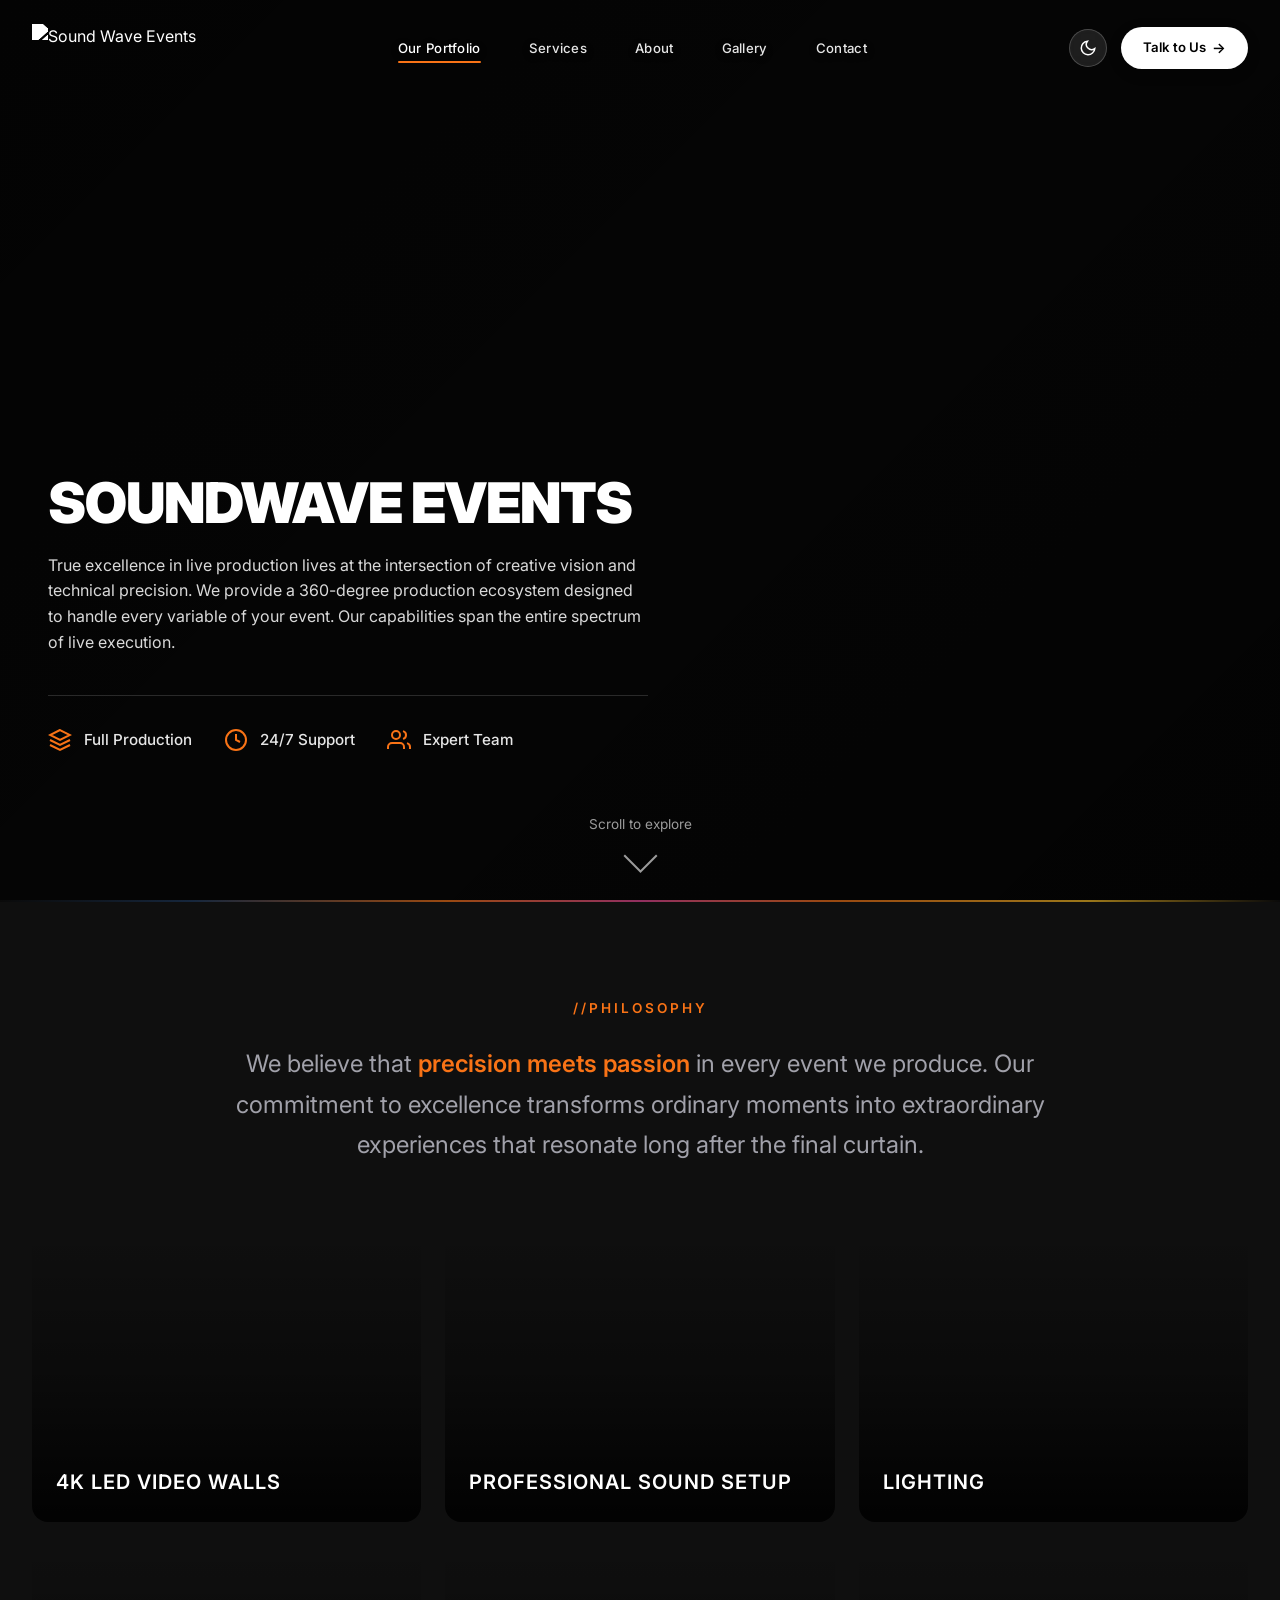
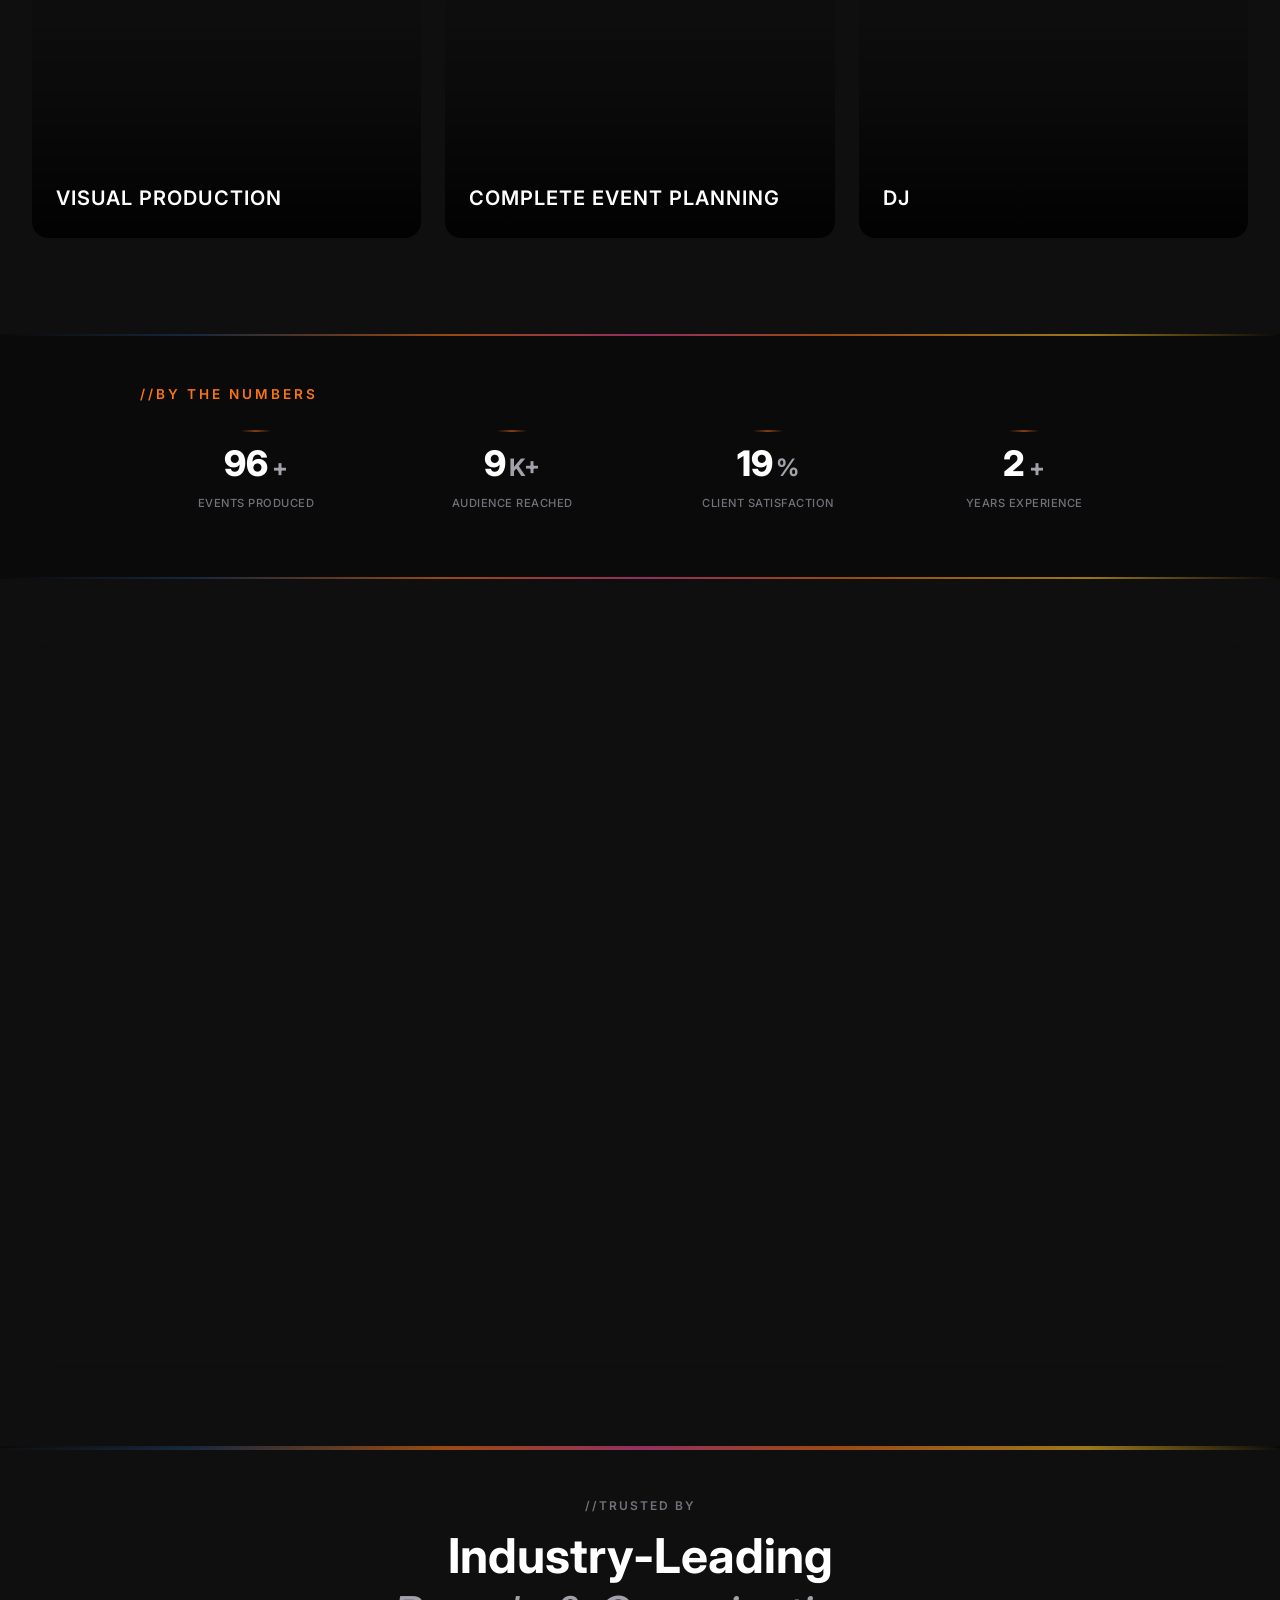
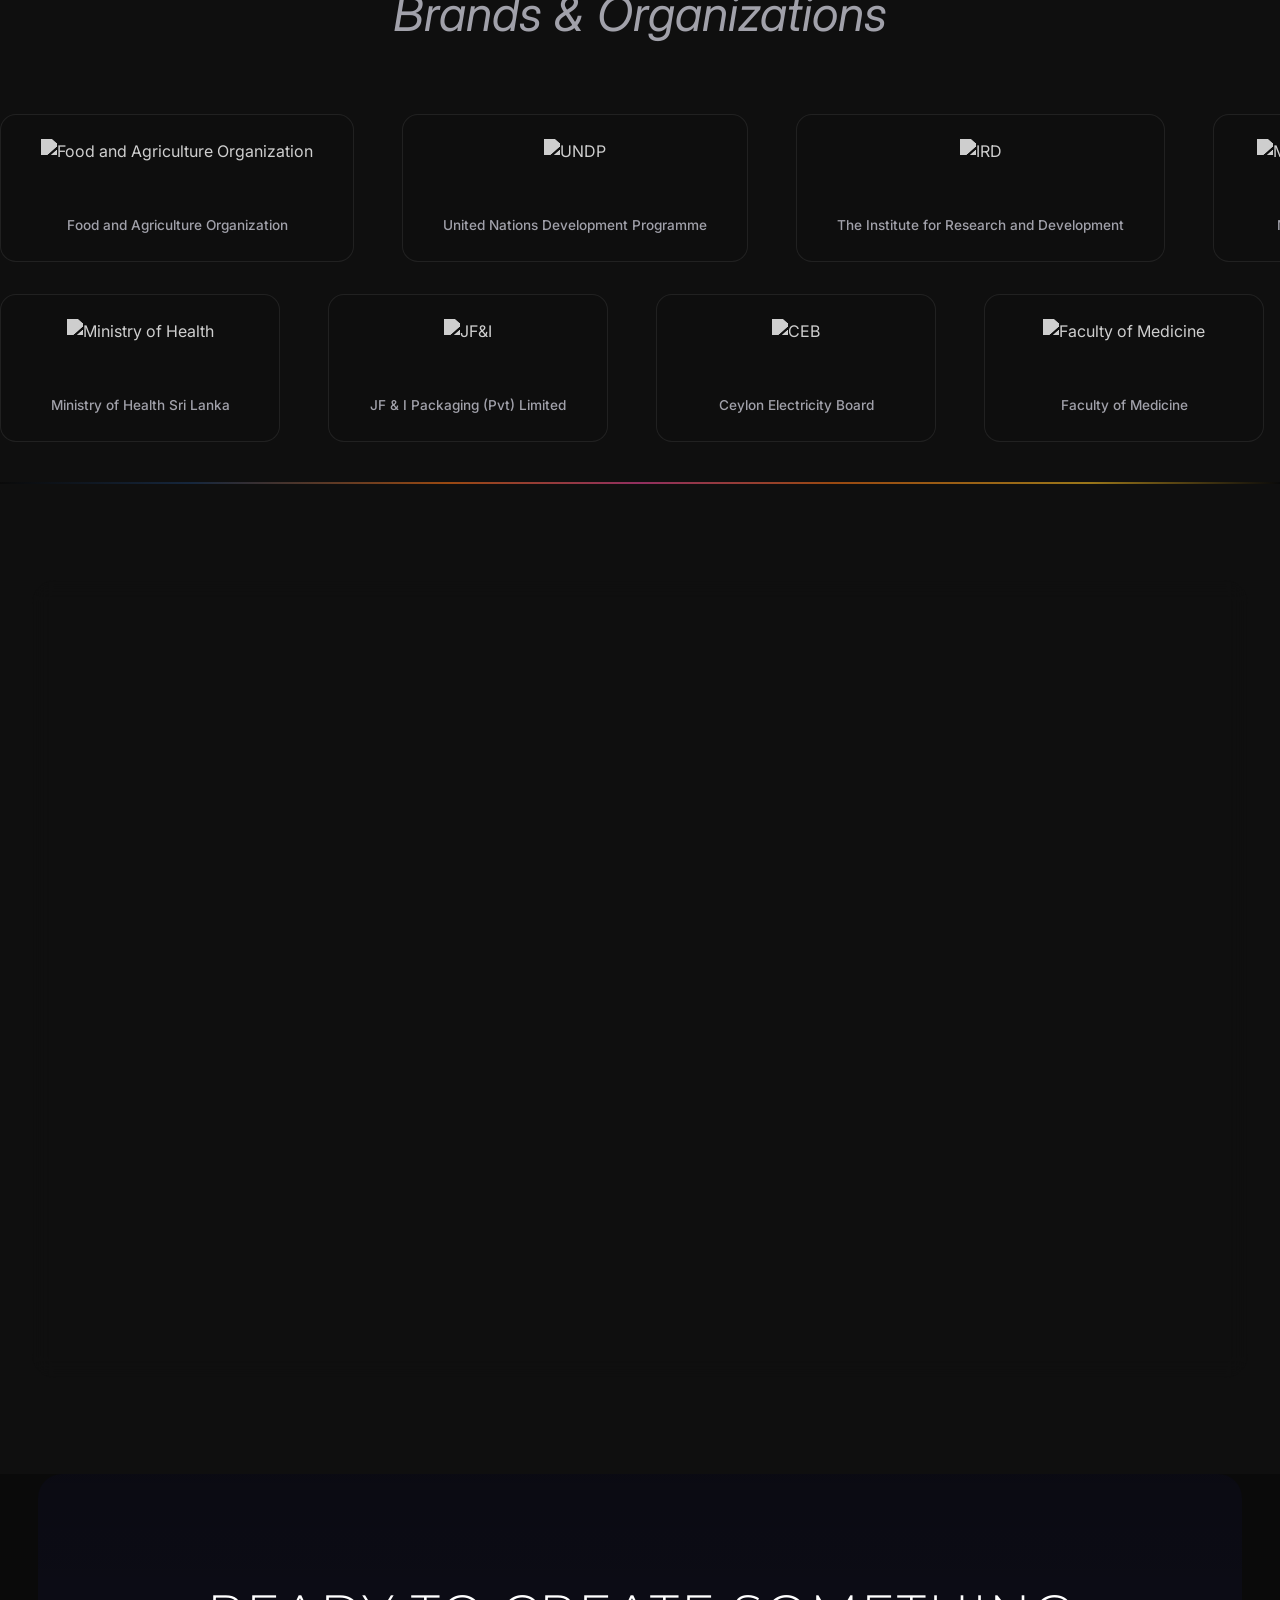
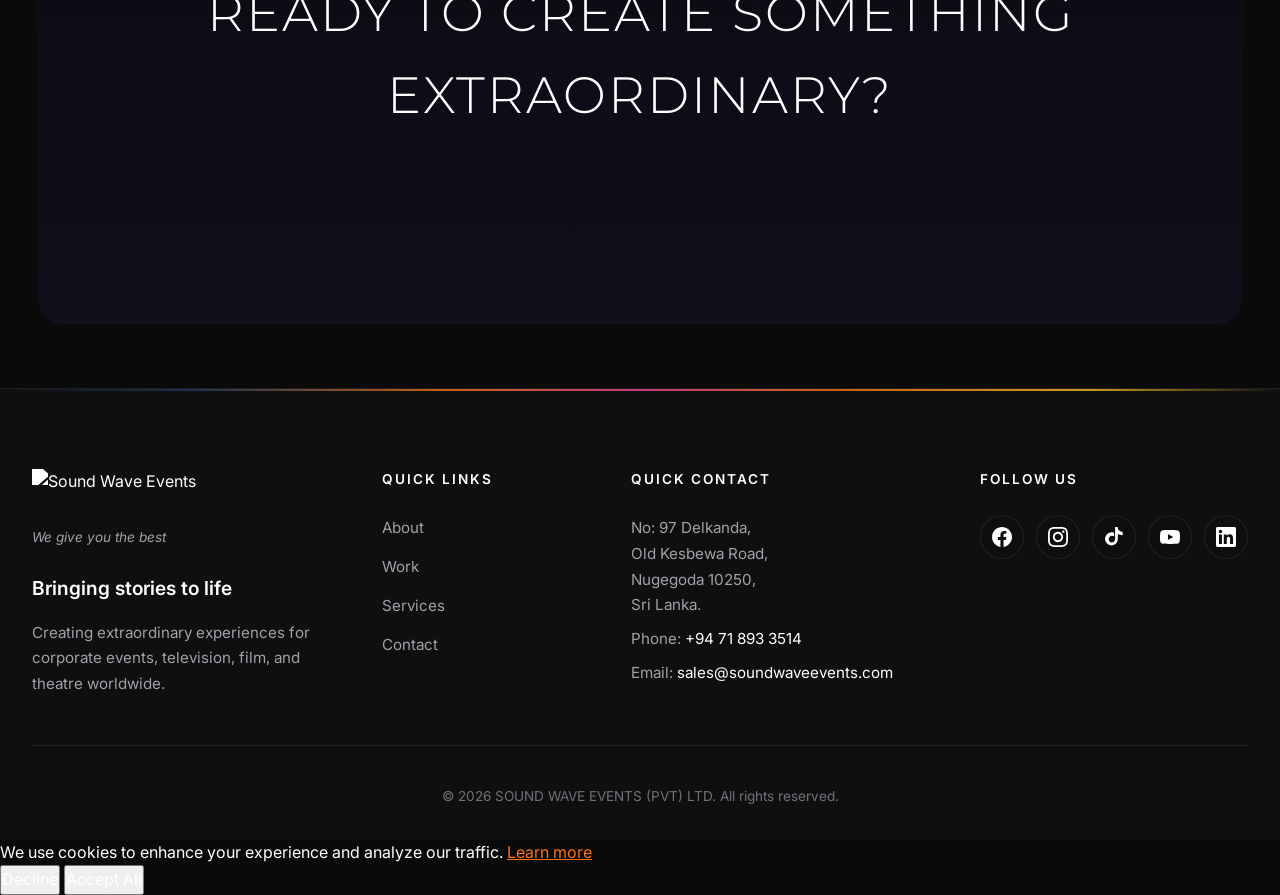
==== commit c4af8de7: "Update index.html" ====
--- a/index.html
+++ b/index.html
@@ -5,7 +5,15 @@
     <meta charset="UTF-8" />
     <meta name="viewport" content="width=device-width, initial-scale=1.0" />
     <meta name="description" content="Sound Wave Events - Sri Lanka's Premier Event Production Company">
-    <title>Sound Wave Events | Creative Production & Development</title>
+    <title>SoundWave Events | Creative Production & Development</title>
+
+    <!-- Favicon -->
+    <link rel="icon" type="image/png" href="https://raw.githubusercontent.com/thalewalan/soundwave/refs/heads/main/favicon/favicon-96x96.png" sizes="96x96" />
+    <link rel="icon" type="image/svg+xml" href="https://raw.githubusercontent.com/thalewalan/soundwave/refs/heads/main/favicon/favicon.svg" />
+    <link rel="shortcut icon" href="https://raw.githubusercontent.com/thalewalan/soundwave/refs/heads/main/favicon/favicon.ico" />
+    <link rel="apple-touch-icon" sizes="180x180" href="https://raw.githubusercontent.com/thalewalan/soundwave/refs/heads/main/favicon/apple-touch-icon.png" />
+    <link rel="manifest" href="https://raw.githubusercontent.com/thalewalan/soundwave/refs/heads/main/favicon/site.webmanifest" />
+
     <link rel="stylesheet" href="assets/css/styles.css" />
     <link rel="preconnect" href="https://fonts.googleapis.com" />
     <link rel="preconnect" href="https://fonts.gstatic.com" crossorigin />
@@ -19,11 +27,8 @@
     <nav class="glass-nav">
         <div class="nav-container">
             <a href="index.html" class="logo">
-                <img src="assets/images/logo.png" alt="Sound Wave Events" class="logo-img" />
-                <div class="logo-text">
-                    <span class="logo-line-1">SOUND WAVE</span>
-                    <span class="logo-line-2">EVENTS (PVT) LTD</span>
-                </div>
+                <img src="https://raw.githubusercontent.com/thalewalan/soundwave/refs/heads/main/soundwave/Sound%20wave%20events%20logo%20(1).png"
+                    alt="Sound Wave Events" class="logo-img" />
             </a>
 
             <ul class="nav-links" id="navLinks">
@@ -31,6 +36,7 @@
                 <li><a href="services.html">Services</a></li>
                 <li><a href="about.html">About</a></li>
                 <li><a href="gallery.html">Gallery</a></li>
+                <li><a href="contact.html">Contact</a></li>
             </ul>
 
             <div class="nav-actions">
@@ -44,6 +50,8 @@
                         <line x1="18.36" y1="18.36" x2="19.78" y2="19.78"></line>
                         <line x1="1" y1="12" x2="3" y2="12"></line>
                         <line x1="21" y1="12" x2="23" y2="12"></line>
+                        <line x1="4.22" y1="19.78" x2="5.64" y2="18.36"></line>
+                        <line x1="18.36" y1="5.64" x2="19.78" y2="4.22"></line>
                     </svg>
                     <svg class="moon-icon" xmlns="http://www.w3.org/2000/svg" width="20" height="20" viewBox="0 0 24 24"
                         fill="none" stroke="currentColor" stroke-width="2">
@@ -52,6 +60,25 @@
                 </button>
                 <a href="contact.html" class="btn-primary btn-talk">Talk to Us <span class="arrow">→</span></a>
             </div>
+
+            <button class="mobile-theme-toggle" id="mobileThemeToggle" aria-label="Toggle dark mode" style="display: none;">
+                <svg class="sun-icon" xmlns="http://www.w3.org/2000/svg" width="20" height="20" viewBox="0 0 24 24"
+                    fill="none" stroke="currentColor" stroke-width="2">
+                    <circle cx="12" cy="12" r="5"></circle>
+                    <line x1="12" y1="1" x2="12" y2="3"></line>
+                    <line x1="12" y1="21" x2="12" y2="23"></line>
+                    <line x1="4.22" y1="4.22" x2="5.64" y2="5.64"></line>
+                    <line x1="18.36" y1="18.36" x2="19.78" y2="19.78"></line>
+                    <line x1="1" y1="12" x2="3" y2="12"></line>
+                    <line x1="21" y1="12" x2="23" y2="12"></line>
+                    <line x1="4.22" y1="19.78" x2="5.64" y2="18.36"></line>
+                    <line x1="18.36" y1="5.64" x2="19.78" y2="4.22"></line>
+                </svg>
+                <svg class="moon-icon" xmlns="http://www.w3.org/2000/svg" width="20" height="20" viewBox="0 0 24 24"
+                    fill="none" stroke="currentColor" stroke-width="2">
+                    <path d="M21 12.79A9 9 0 1 1 11.21 3 7 7 0 0 0 21 12.79z"></path>
+                </svg>
+            </button>
 
             <button class="mobile-toggle" id="mobileToggle" aria-label="Toggle menu">
                 <svg xmlns="http://www.w3.org/2000/svg" width="24" height="24" viewBox="0 0 24 24" fill="none"
@@ -68,30 +95,16 @@
     <div class="mobile-menu-overlay" id="mobileMenuOverlay">
         <div class="mobile-menu-header">
             <a href="index.html" class="mobile-menu-logo">
-                <img src="assets/images/logo.png" alt="Sound Wave Events" />
-                <span>EVENTS (PVT) LTD</span>
-            </a>
-            <div class="mobile-menu-actions">
-                <button class="mobile-theme-toggle" id="mobileThemeToggle">
-                    <svg class="sun-icon" xmlns="http://www.w3.org/2000/svg" width="22" height="22" viewBox="0 0 24 24"
-                        fill="none" stroke="currentColor" stroke-width="2">
-                        <circle cx="12" cy="12" r="5"></circle>
-                        <line x1="12" y1="1" x2="12" y2="3"></line>
-                        <line x1="12" y1="21" x2="12" y2="23"></line>
-                    </svg>
-                    <svg class="moon-icon" xmlns="http://www.w3.org/2000/svg" width="22" height="22" viewBox="0 0 24 24"
-                        fill="none" stroke="currentColor" stroke-width="2">
-                        <path d="M21 12.79A9 9 0 1 1 11.21 3 7 7 0 0 0 21 12.79z"></path>
-                    </svg>
-                </button>
-                <button class="mobile-menu-close" id="mobileMenuClose">
-                    <svg xmlns="http://www.w3.org/2000/svg" width="24" height="24" viewBox="0 0 24 24" fill="none"
-                        stroke="currentColor" stroke-width="2">
-                        <line x1="18" y1="6" x2="6" y2="18"></line>
-                        <line x1="6" y1="6" x2="18" y2="18"></line>
-                    </svg>
-                </button>
-            </div>
+                <img src="https://raw.githubusercontent.com/thalewalan/soundwave/refs/heads/main/soundwave/Sound%20wave%20events%20logo%20(1).png"
+                    alt="Sound Wave Events" />
+            </a>
+            <button class="mobile-menu-close" id="mobileMenuClose">
+                <svg xmlns="http://www.w3.org/2000/svg" width="24" height="24" viewBox="0 0 24 24" fill="none"
+                    stroke="currentColor" stroke-width="2">
+                    <line x1="18" y1="6" x2="6" y2="18"></line>
+                    <line x1="6" y1="6" x2="18" y2="18"></line>
+                </svg>
+            </button>
         </div>
 
         <ul class="mobile-menu-links">
@@ -99,41 +112,77 @@
             <li><a href="services.html">Services</a></li>
             <li><a href="about.html">About</a></li>
             <li><a href="gallery.html">Gallery</a></li>
+            <li><a href="contact.html">Contact</a></li>
         </ul>
 
         <div class="mobile-menu-footer">
             <div class="mobile-social-icons">
-                <a href="#" class="social-icon">📘</a>
-                <a href="#" class="social-icon">📸</a>
-                <a href="#" class="social-icon">🎵</a>
-                <a href="#" class="social-icon">▶️</a>
-                <a href="#" class="social-icon">💼</a>
-            </div>
-            <a href="tel:+94718933514" class="mobile-contact-link">📞 +94 71 893 3514</a>
+                <a href="#" class="social-icon facebook" aria-label="Facebook">
+                    <svg xmlns="http://www.w3.org/2000/svg" width="20" height="20" viewBox="0 0 24 24"
+                        fill="currentColor">
+                        <path
+                            d="M24 12.073c0-6.627-5.373-12-12-12s-12 5.373-12 12c0 5.99 4.388 10.954 10.125 11.854v-8.385H7.078v-3.47h3.047V9.43c0-3.007 1.792-4.669 4.533-4.669 1.312 0 2.686.235 2.686.235v2.953H15.83c-1.491 0-1.956.925-1.956 1.874v2.25h3.328l-.532 3.47h-2.796v8.385C19.612 23.027 24 18.062 24 12.073z" />
+                    </svg>
+                </a>
+                <a href="#" class="social-icon instagram" aria-label="Instagram">
+                    <svg xmlns="http://www.w3.org/2000/svg" width="20" height="20" viewBox="0 0 24 24"
+                        fill="currentColor">
+                        <path
+                            d="M12 2.163c3.204 0 3.584.012 4.85.07 3.252.148 4.771 1.691 4.919 4.919.058 1.265.069 1.645.069 4.849 0 3.205-.012 3.584-.069 4.849-.149 3.225-1.664 4.771-4.919 4.919-1.266.058-1.644.07-4.85.07-3.204 0-3.584-.012-4.849-.07-3.26-.149-4.771-1.699-4.919-4.92-.058-1.265-.07-1.644-.07-4.849 0-3.204.013-3.583.07-4.849.149-3.227 1.664-4.771 4.919-4.919 1.266-.057 1.645-.069 4.849-.069zm0-2.163c-3.259 0-3.667.014-4.947.072-4.358.2-6.78 2.618-6.98 6.98-.059 1.281-.073 1.689-.073 4.948 0 3.259.014 3.668.072 4.948.2 4.358 2.618 6.78 6.98 6.98 1.281.058 1.689.072 4.948.072 3.259 0 3.668-.014 4.948-.072 4.354-.2 6.782-2.618 6.979-6.98.059-1.28.073-1.689.073-4.948 0-3.259-.014-3.667-.072-4.947-.196-4.354-2.617-6.78-6.979-6.98-1.281-.059-1.69-.073-4.949-.073zm0 5.838c-3.403 0-6.162 2.759-6.162 6.162s2.759 6.163 6.162 6.163 6.162-2.759 6.162-6.163c0-3.403-2.759-6.162-6.162-6.162zm0 10.162c-2.209 0-4-1.79-4-4 0-2.209 1.791-4 4-4s4 1.791 4 4c0 2.21-1.791 4-4 4zm6.406-11.845c-.796 0-1.441.645-1.441 1.44s.645 1.44 1.441 1.44c.795 0 1.439-.645 1.439-1.44s-.644-1.44-1.439-1.44z" />
+                    </svg>
+                </a>
+                <a href="#" class="social-icon tiktok" aria-label="TikTok">
+                    <svg xmlns="http://www.w3.org/2000/svg" width="20" height="20" viewBox="0 0 24 24"
+                        fill="currentColor">
+                        <path
+                            d="M12.525.02c1.31-.02 2.61-.01 3.91-.02.08 1.53.63 3.09 1.75 4.17 1.12 1.11 2.7 1.62 4.24 1.79v4.03c-1.44-.05-2.89-.35-4.2-.97-.57-.26-1.1-.59-1.62-.93v6.16c0 2.52-1.12 4.84-2.9 6.24-1.72 1.36-3.92 1.9-6.07 1.49-2.14-.41-4.04-1.75-5.19-3.62-1.15-1.87-1.45-4.21-.82-6.32.63-2.11 2.13-3.86 4.11-4.82 1.98-.96 4.31-1.04 6.35-.22v4.12c-.97-.58-2.15-.76-3.25-.5-1.1.26-2.06.95-2.63 1.93-.57.98-.7 2.17-.36 3.25.34 1.08 1.12 1.95 2.14 2.39 1.02.44 2.19.4 3.18-.11.99-.51 1.71-1.45 1.97-2.54.13-.54.19-1.1.19-1.66V.02h-4.8z" />
+                    </svg>
+                </a>
+                <a href="#" class="social-icon youtube" aria-label="YouTube">
+                    <svg xmlns="http://www.w3.org/2000/svg" width="20" height="20" viewBox="0 0 24 24"
+                        fill="currentColor">
+                        <path
+                            d="M23.498 6.186a3.016 3.016 0 0 0-2.122-2.136C19.505 3.545 12 3.545 12 3.545s-7.505 0-9.377.505A3.017 3.017 0 0 0 .502 6.186C0 8.07 0 12 0 12s0 3.93.502 5.814a3.016 3.016 0 0 0 2.122 2.136c1.871.505 9.376.505 9.376.505s7.505 0 9.377-.505a3.015 3.015 0 0 0 2.122-2.136C24 15.93 24 12 24 12s0-3.93-.502-5.814zM9.545 15.568V8.432L15.818 12l-6.273 3.568z" />
+                    </svg>
+                </a>
+                <a href="#" class="social-icon linkedin" aria-label="LinkedIn">
+                    <svg xmlns="http://www.w3.org/2000/svg" width="20" height="20" viewBox="0 0 24 24"
+                        fill="currentColor">
+                        <path
+                            d="M20.447 20.452h-3.554v-5.569c0-1.328-.027-3.037-1.852-3.037-1.853 0-2.136 1.445-2.136 2.939v5.667H9.351V9h3.414v1.561h.046c.477-.9 1.637-1.85 3.37-1.85 3.601 0 4.267 2.37 4.267 5.455v6.286zM5.337 7.433c-1.144 0-2.063-.926-2.063-2.065 0-1.138.92-2.063 2.063-2.063 1.14 0 2.064.925 2.064 2.063 0 1.139-.925 2.065-2.064 2.065zm1.782 13.019H3.555V9h3.564v11.452zM22.225 0H1.771C.792 0 0 .774 0 1.729v20.542C0 23.227.792 24 1.771 24h20.451C23.2 24 24 23.227 24 22.271V1.729C24 .774 23.2 0 22.222 0h.003z" />
+                    </svg>
+                </a>
+            </div>
         </div>
     </div>
+    <!-- End Mobile Menu Overlay -->
 
     <!-- Hero Section -->
     <section class="hero-video">
         <div class="hero-slider">
             <div class="slider-track" id="heroSliderTrack">
-                <div class="slider-slide active" style="background-image: url('https://images.unsplash.com/photo-1470229722913-7c0d2dbbafd3?w=1920&q=80')"></div>
-                <div class="slider-slide" style="background-image: url('https://images.unsplash.com/photo-1492684223066-81342ee5ff30?w=1920&q=80')"></div>
-                <div class="slider-slide" style="background-image: url('https://images.unsplash.com/photo-1540039155733-5bb30b53aa14?w=1920&q=80')"></div>
-                <div class="slider-slide" style="background-image: url('https://images.unsplash.com/photo-1514525253440-b393452e8d26?w=1920&q=80')"></div>
-                <div class="slider-slide" style="background-image: url('https://images.unsplash.com/photo-1459749411177-287ce3276916?w=1920&q=80')"></div>
-                <div class="slider-slide" style="background-image: url('https://images.unsplash.com/photo-1516450360452-9312f5e86fc7?w=1920&q=80')"></div>
-                <div class="slider-slide" style="background-image: url('https://images.unsplash.com/photo-1501612780327-45045538702b?w=1920&q=80')"></div>
-                <div class="slider-slide" style="background-image: url('https://images.unsplash.com/photo-1533174072545-7a4b6ad7a6c3?w=1920&q=80')"></div>
-                <div class="slider-slide" style="background-image: url('https://images.unsplash.com/photo-1516280440614-6697288d5d84?w=1920&q=80')"></div>
-                <div class="slider-slide" style="background-image: url('https://images.unsplash.com/photo-1563841930693-29cb42d99c8c?w=1920&q=80')"></div>
+                <div class="slider-slide active"
+                    style="background-image: url('https://raw.githubusercontent.com/thalewalan/soundwave/refs/heads/main/soundwave/FB_IMG_1769944449245.jpg')">
+                </div>
+                <div class="slider-slide"
+                    style="background-image: url('https://raw.githubusercontent.com/thalewalan/soundwave/refs/heads/main/soundwave/MSC_9622.JPG.jpeg')">
+                </div>
+                <div class="slider-slide"
+                    style="background-image: url('https://raw.githubusercontent.com/thalewalan/soundwave/refs/heads/main/soundwave/FB_IMG_1769944673915.jpg')">
+                </div>
+                <div class="slider-slide"
+                    style="background-image: url('https://raw.githubusercontent.com/thalewalan/soundwave/refs/heads/main/soundwave/FB_IMG_1770017170588.jpg')">
+                </div>
+                <div class="slider-slide"
+                    style="background-image: url('https://raw.githubusercontent.com/thalewalan/soundwave/refs/heads/main/soundwave/WhatsApp%20Image%202026-01-20%20at%2010.30.10%20PM%20(1).jpeg')">
+                </div>
             </div>
             <div class="video-overlay"></div>
         </div>
 
         <div class="hero-content-wrapper">
             <div class="hero-content">
-                <h1 class="hero-title">SOUND WAVE EVENTS </h1>
+                <h1 class="hero-title">SOUNDWAVE EVENTS </h1>
                 <p class="hero-subtitle">True excellence in live production lives at the intersection of creative vision
                     and technical precision. We provide a 360-degree production ecosystem designed to handle every
                     variable of your event. Our capabilities span the entire spectrum of live execution.</p>
@@ -167,9 +216,6 @@
                     </div>
                 </div>
             </div>
-            <div class="hero-actions">
-                <a href="gallery.html" class="btn-glass">View Our Work <span class="arrow">→</span></a>
-            </div>
         </div>
 
         <div class="scroll-indicator">
@@ -192,7 +238,7 @@
         <div class="services-showcase">
             <a href="services.html#led-walls" class="service-showcase-item">
                 <div class="service-image"
-                    style="background-image: url('https://images.unsplash.com/photo-1542751371-adc38448a05e?w=800&q=80')">
+                    style="background-image: url('https://raw.githubusercontent.com/thalewalan/soundwave/refs/heads/main/soundwave/Gemini-3.9-IndoorOutdoor-LED-video-wall-panel-2-1.jpg')">
                     <div class="service-overlay"></div>
                 </div>
                 <div class="service-info">
@@ -202,7 +248,7 @@
 
             <a href="services.html#sound" class="service-showcase-item">
                 <div class="service-image"
-                    style="background-image: url('https://images.unsplash.com/photo-1470229722913-7c0d2dbbafd3?w=800&q=80')">
+                    style="background-image: url('https://raw.githubusercontent.com/thalewalan/soundwave/refs/heads/main/soundwave/PA-system.avif')">
                     <div class="service-overlay"></div>
                 </div>
                 <div class="service-info">
@@ -212,7 +258,7 @@
 
             <a href="services.html#lighting" class="service-showcase-item">
                 <div class="service-image"
-                    style="background-image: url('https://images.unsplash.com/photo-1492684223066-81342ee5ff30?w=800&q=80')">
+                    style="background-image: url('https://raw.githubusercontent.com/thalewalan/soundwave/refs/heads/main/soundwave/konsertystemer-nordic-beats-2017-2.jpg')">
                     <div class="service-overlay"></div>
                 </div>
                 <div class="service-info">
@@ -222,7 +268,7 @@
 
             <a href="services.html#visual" class="service-showcase-item">
                 <div class="service-image"
-                    style="background-image: url('https://images.unsplash.com/photo-1514525253440-b393452e8d26?w=800&q=80')">
+                    style="background-image: url('https://raw.githubusercontent.com/thalewalan/soundwave/refs/heads/main/soundwave/Videography-Services-in-Delhi-India.jpg')">
                     <div class="service-overlay"></div>
                 </div>
                 <div class="service-info">
@@ -232,7 +278,7 @@
 
             <a href="services.html#planning" class="service-showcase-item">
                 <div class="service-image"
-                    style="background-image: url('https://images.unsplash.com/photo-1505373877841-8d25f7d46678?w=800&q=80')">
+                    style="background-image: url('https://raw.githubusercontent.com/thalewalan/soundwave/refs/heads/main/soundwave/Awards-Dinner-London.png')">
                     <div class="service-overlay"></div>
                 </div>
                 <div class="service-info">
@@ -242,7 +288,7 @@
 
             <a href="services.html#dj" class="service-showcase-item">
                 <div class="service-image"
-                    style="background-image: url('https://images.unsplash.com/photo-1574169208507-84376144848b?w=800&q=80')">
+                    style="background-image: url('https://raw.githubusercontent.com/thalewalan/soundwave/refs/heads/main/soundwave/DJ-Richie-Hawtin-performing-at-Drugstore_Belgrade_Serbia_02.jpg')">
                     <div class="service-overlay"></div>
                 </div>
                 <div class="service-info">
@@ -343,44 +389,54 @@
             <div class="marquee-track marquee-left">
                 <!-- Row 1 -->
                 <div class="client-logo">
-                    <img src="assets/images/clients/fao.png" alt="Food and Agriculture Organization" />
+                    <img src="https://raw.githubusercontent.com/thalewalan/soundwave/refs/heads/main/soundwave/download.png"
+                        alt="Food and Agriculture Organization" />
                     <span>Food and Agriculture Organization</span>
                 </div>
                 <div class="client-logo">
-                    <img src="assets/images/clients/undp.png" alt="UNDP" />
+                    <img src="https://raw.githubusercontent.com/thalewalan/soundwave/refs/heads/main/soundwave/download%20(1).png"
+                        alt="UNDP" />
                     <span>United Nations Development Programme</span>
                 </div>
                 <div class="client-logo">
-                    <img src="assets/images/clients/ird.png" alt="IRD" />
+                    <img src="https://raw.githubusercontent.com/thalewalan/soundwave/refs/heads/main/soundwave/582529532_1377573847717844_5548031092738615229_n.jpg"
+                        alt="IRD" />
                     <span>The Institute for Research and Development</span>
                 </div>
                 <div class="client-logo">
-                    <img src="assets/images/clients/tourism.png" alt="Sri Lanka Tourism" />
-                    <span>Sri Lanka Tourism Development Authority</span>
-                </div>
-                <div class="client-logo">
-                    <img src="assets/images/clients/nbro.png" alt="NBRO" />
-                    <span>National Building Research Organisation</span>
-                </div>
-                <div class="client-logo">
-                    <img src="assets/images/clients/gscs.png" alt="GSCS" />
+                    <img src="https://raw.githubusercontent.com/thalewalan/soundwave/refs/heads/main/soundwave/download%20(8).png"
+                        alt="Ministry of Environment" />
+                    <span>Ministry of Environment</span>
+                </div>
+                <div class="client-logo">
+                    <img src="https://raw.githubusercontent.com/thalewalan/soundwave/refs/heads/main/soundwave/download%20(6).png"
+                        alt="Central Bank of Sri Lanka" />
+                    <span>Central Bank of Sri Lanka</span>
+                </div>
+                <div class="client-logo">
+                    <img src="https://raw.githubusercontent.com/thalewalan/soundwave/refs/heads/main/soundwave/download%20(1).jfif"
+                        alt="GSCS" />
                     <span>GSCS International (Pvt) Ltd</span>
                 </div>
                 <div class="client-logo">
-                    <img src="assets/images/clients/who.png" alt="WHO" />
+                    <img src="https://raw.githubusercontent.com/thalewalan/soundwave/refs/heads/main/soundwave/download%20(4).png"
+                        alt="WHO" />
                     <span>World Health Organization</span>
                 </div>
                 <!-- Duplicate for seamless loop -->
                 <div class="client-logo">
-                    <img src="assets/images/clients/fao.png" alt="FAO" />
+                    <img src="https://raw.githubusercontent.com/thalewalan/soundwave/refs/heads/main/soundwave/download.png"
+                        alt="FAO" />
                     <span>Food and Agriculture Organization</span>
                 </div>
                 <div class="client-logo">
-                    <img src="assets/images/clients/undp.png" alt="UNDP" />
+                    <img src="https://raw.githubusercontent.com/thalewalan/soundwave/refs/heads/main/soundwave/download%20(1).png"
+                        alt="UNDP" />
                     <span>United Nations Development Programme</span>
                 </div>
                 <div class="client-logo">
-                    <img src="assets/images/clients/ird.png" alt="IRD" />
+                    <img src="https://raw.githubusercontent.com/thalewalan/soundwave/refs/heads/main/soundwave/582529532_1377573847717844_5548031092738615229_n.jpg"
+                        alt="IRD" />
                     <span>The Institute for Research and Development</span>
                 </div>
             </div>
@@ -388,52 +444,64 @@
             <div class="marquee-track">
                 <!-- Row 2 -->
                 <div class="client-logo">
-                    <img src="assets/images/clients/moh.png" alt="Ministry of Health" />
+                    <img src="https://raw.githubusercontent.com/thalewalan/soundwave/refs/heads/main/soundwave/gov-logo.png"
+                        alt="Ministry of Health" />
                     <span>Ministry of Health Sri Lanka</span>
                 </div>
                 <div class="client-logo">
-                    <img src="assets/images/clients/jfi.png" alt="JF&I" />
+                    <img src="https://raw.githubusercontent.com/thalewalan/soundwave/refs/heads/main/soundwave/download%20(5).png"
+                        alt="JF&I" />
                     <span>JF & I Packaging (Pvt) Limited</span>
                 </div>
                 <div class="client-logo">
-                    <img src="assets/images/clients/ceb.png" alt="CEB" />
+                    <img src="https://raw.githubusercontent.com/thalewalan/soundwave/refs/heads/main/soundwave/Ceylon-Electricity-Board.png"
+                        alt="CEB" />
                     <span>Ceylon Electricity Board</span>
                 </div>
                 <div class="client-logo">
-                    <img src="assets/images/clients/cbsl.png" alt="Central Bank" />
-                    <span>Central Bank of Sri Lanka</span>
-                </div>
-                <div class="client-logo">
-                    <img src="assets/images/clients/mfa.png" alt="MFA" />
-                    <span>Ministry of Foreign Affairs</span>
-                </div>
-                <div class="client-logo">
-                    <img src="assets/images/clients/unicef.png" alt="UNICEF" />
-                    <span>UNICEF</span>
-                </div>
-                <div class="client-logo">
-                    <img src="assets/images/clients/giz.png" alt="GIZ" />
+                    <img src="https://raw.githubusercontent.com/thalewalan/soundwave/refs/heads/main/soundwave/download%20(3).jfif"
+                        alt="Faculty of Medicine" />
+                    <span>Faculty of Medicine</span>
+                </div>
+                <div class="client-logo">
+                    <img src="https://raw.githubusercontent.com/thalewalan/soundwave/refs/heads/main/soundwave/download%20(11).png"
+                        alt="ENT" />
+                    <span>ENT</span>
+                </div>
+                <div class="client-logo">
+                    <img src="https://raw.githubusercontent.com/thalewalan/soundwave/refs/heads/main/soundwave/download%20(10).png"
+                        alt="GIZ" />
                     <span>GIZ</span>
                 </div>
                 <div class="client-logo">
-                    <img src="assets/images/clients/ent.png" alt="ENT" />
-                    <span>ENT</span>
-                </div>
-                <div class="client-logo">
-                    <img src="assets/images/clients/bocuse.png" alt="Bocuse d'Or" />
+                    <img src="https://raw.githubusercontent.com/thalewalan/soundwave/refs/heads/main/soundwave/524129824_1109273887971286_5402257537861141705_n.jpg"
+                        alt="Bocuse d'Or" />
                     <span>Bocuse d'Or Sri Lanka</span>
                 </div>
+                <div class="client-logo">
+                    <img src="https://raw.githubusercontent.com/thalewalan/soundwave/refs/heads/main/soundwave/download%20(3).png"
+                        alt="NBRO" />
+                    <span>National Building Research Organisation</span>
+                </div>
+                <div class="client-logo">
+                    <img src="https://raw.githubusercontent.com/thalewalan/soundwave/refs/heads/main/soundwave/download%20(2).png"
+                        alt="Sri Lanka Tourism" />
+                    <span>Sri Lanka Tourism Development Authority</span>
+                </div>
                 <!-- Duplicate for seamless loop -->
                 <div class="client-logo">
-                    <img src="assets/images/clients/moh.png" alt="MOH" />
+                    <img src="https://raw.githubusercontent.com/thalewalan/soundwave/refs/heads/main/soundwave/gov-logo.png"
+                        alt="MOH" />
                     <span>Ministry of Health Sri Lanka</span>
                 </div>
                 <div class="client-logo">
-                    <img src="assets/images/clients/jfi.png" alt="JF&I" />
+                    <img src="https://raw.githubusercontent.com/thalewalan/soundwave/refs/heads/main/soundwave/download%20(5).png"
+                        alt="JF&I" />
                     <span>JF & I Packaging (Pvt) Limited</span>
                 </div>
                 <div class="client-logo">
-                    <img src="assets/images/clients/ceb.png" alt="CEB" />
+                    <img src="https://raw.githubusercontent.com/thalewalan/soundwave/refs/heads/main/soundwave/Ceylon-Electricity-Board.png"
+                        alt="CEB" />
                     <span>Ceylon Electricity Board</span>
                 </div>
             </div>
@@ -543,7 +611,8 @@
         <div class="footer-content">
             <div class="footer-brand">
                 <div class="footer-logo">
-                    <img src="assets/images/logo-footer.png" alt="Sound Wave Events" class="footer-logo-img" />
+                    <img src="https://raw.githubusercontent.com/thalewalan/soundwave/refs/heads/main/soundwave/Sound%20wave%20events%20logo%20(1).png"
+                        alt="Sound Wave Events" class="footer-logo-img" />
                     <span class="footer-tagline">We give you the best</span>
                 </div>
                 <p class="footer-description">Bringing stories to life</p>
@@ -621,4 +690,4 @@
     <script src="assets/js/main.js"></script>
 </body>
 
-</html>+</html>
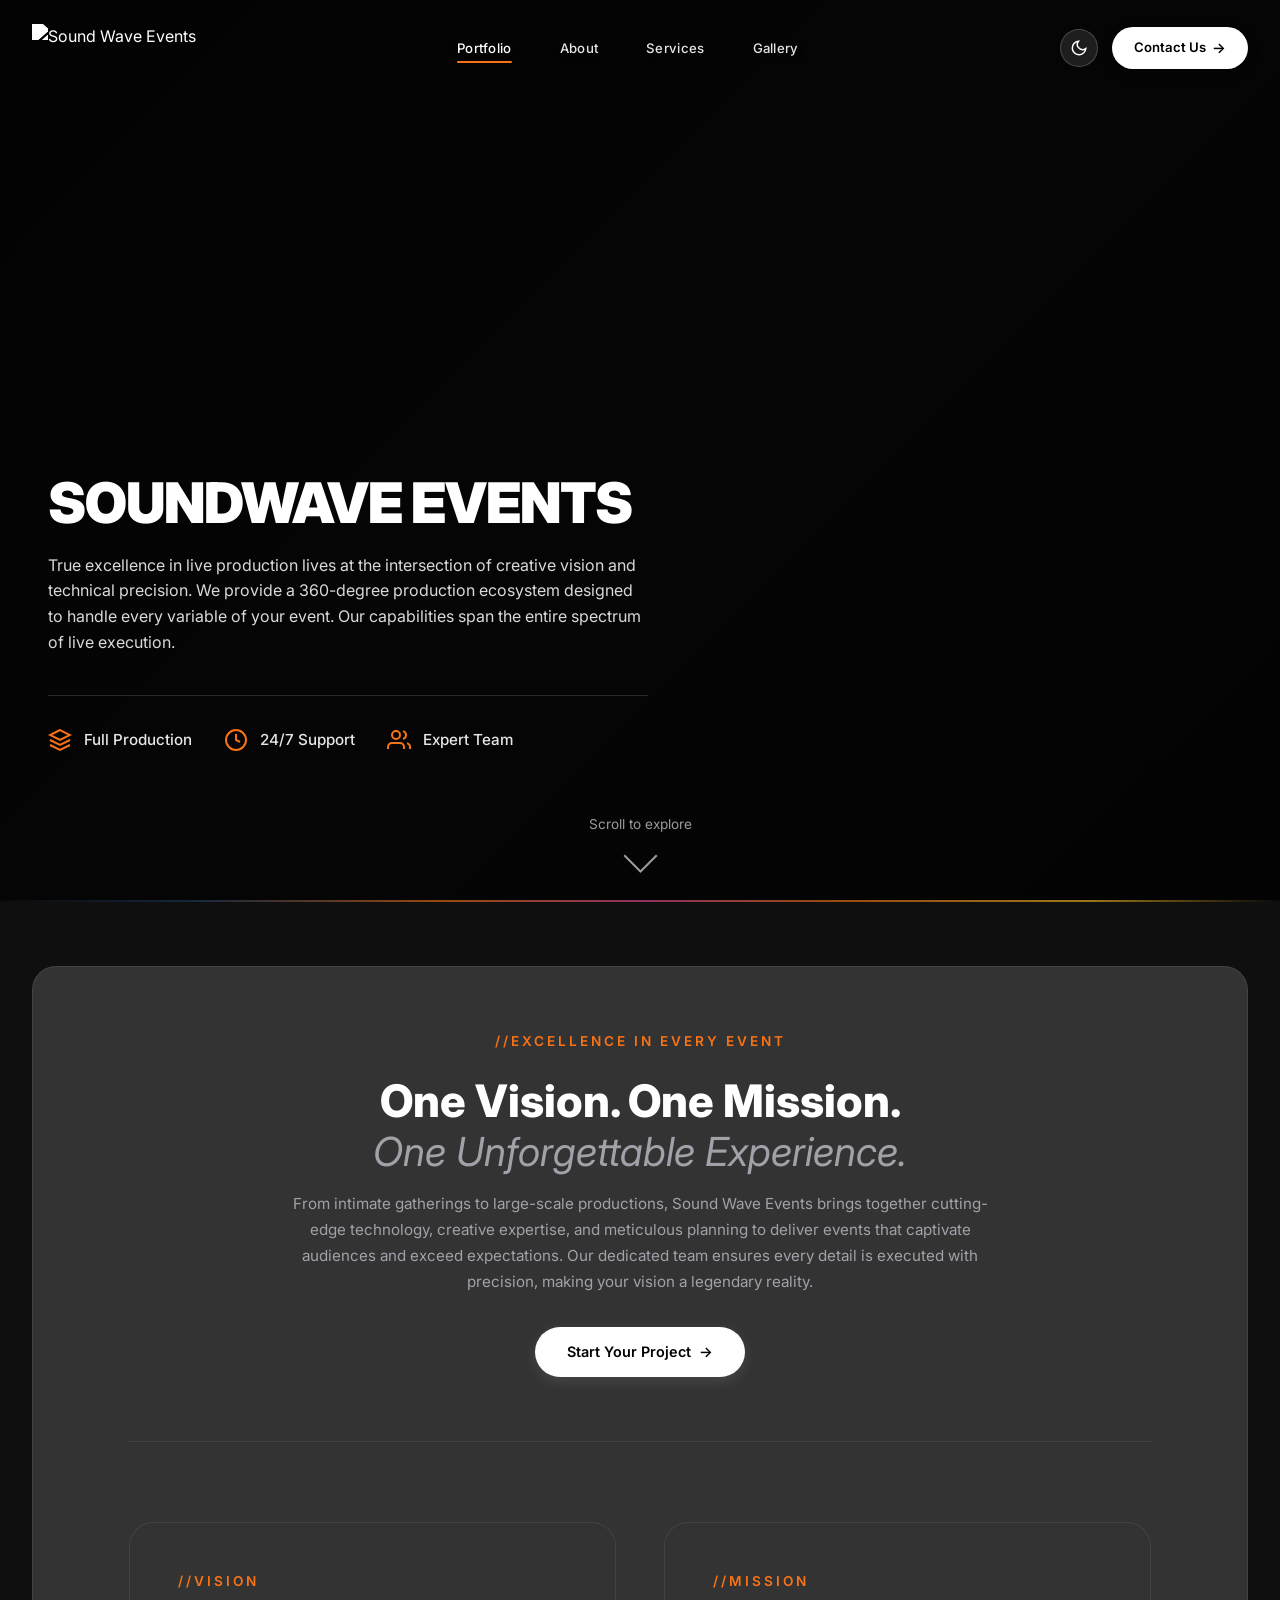
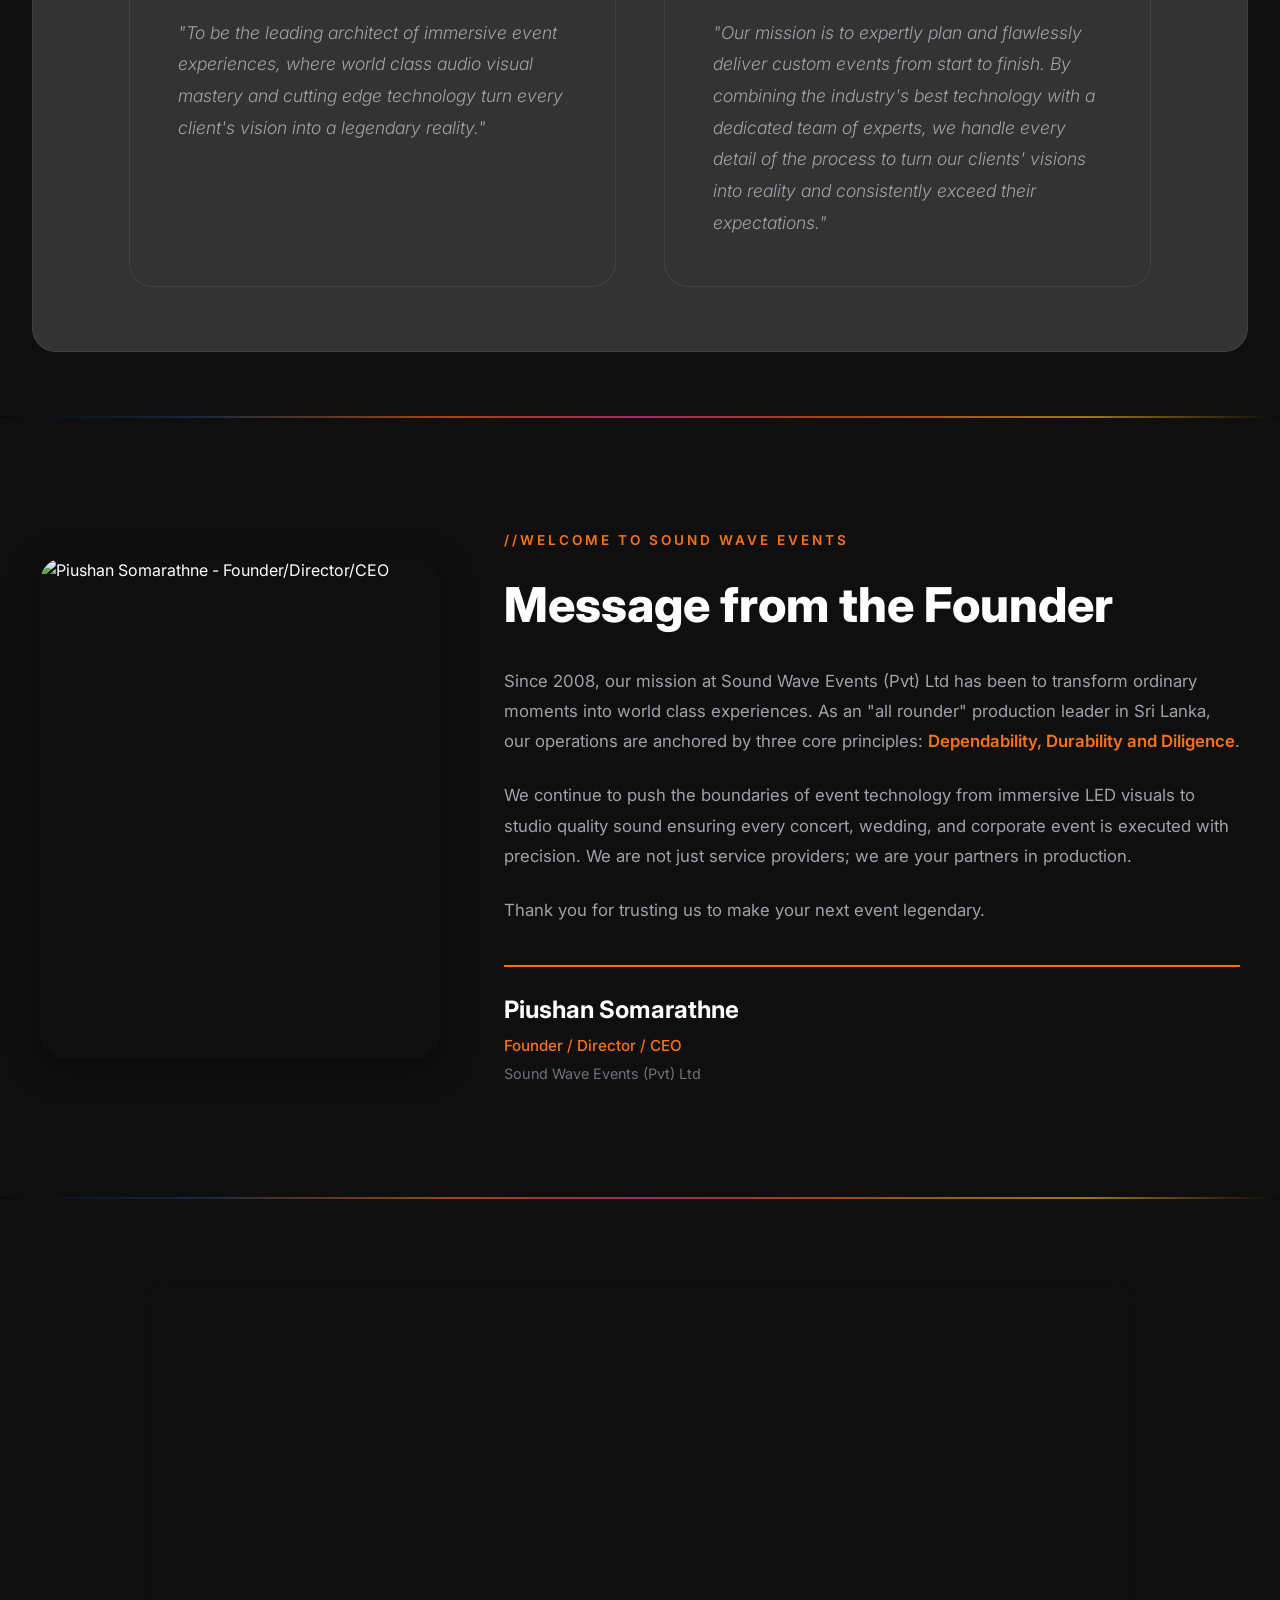
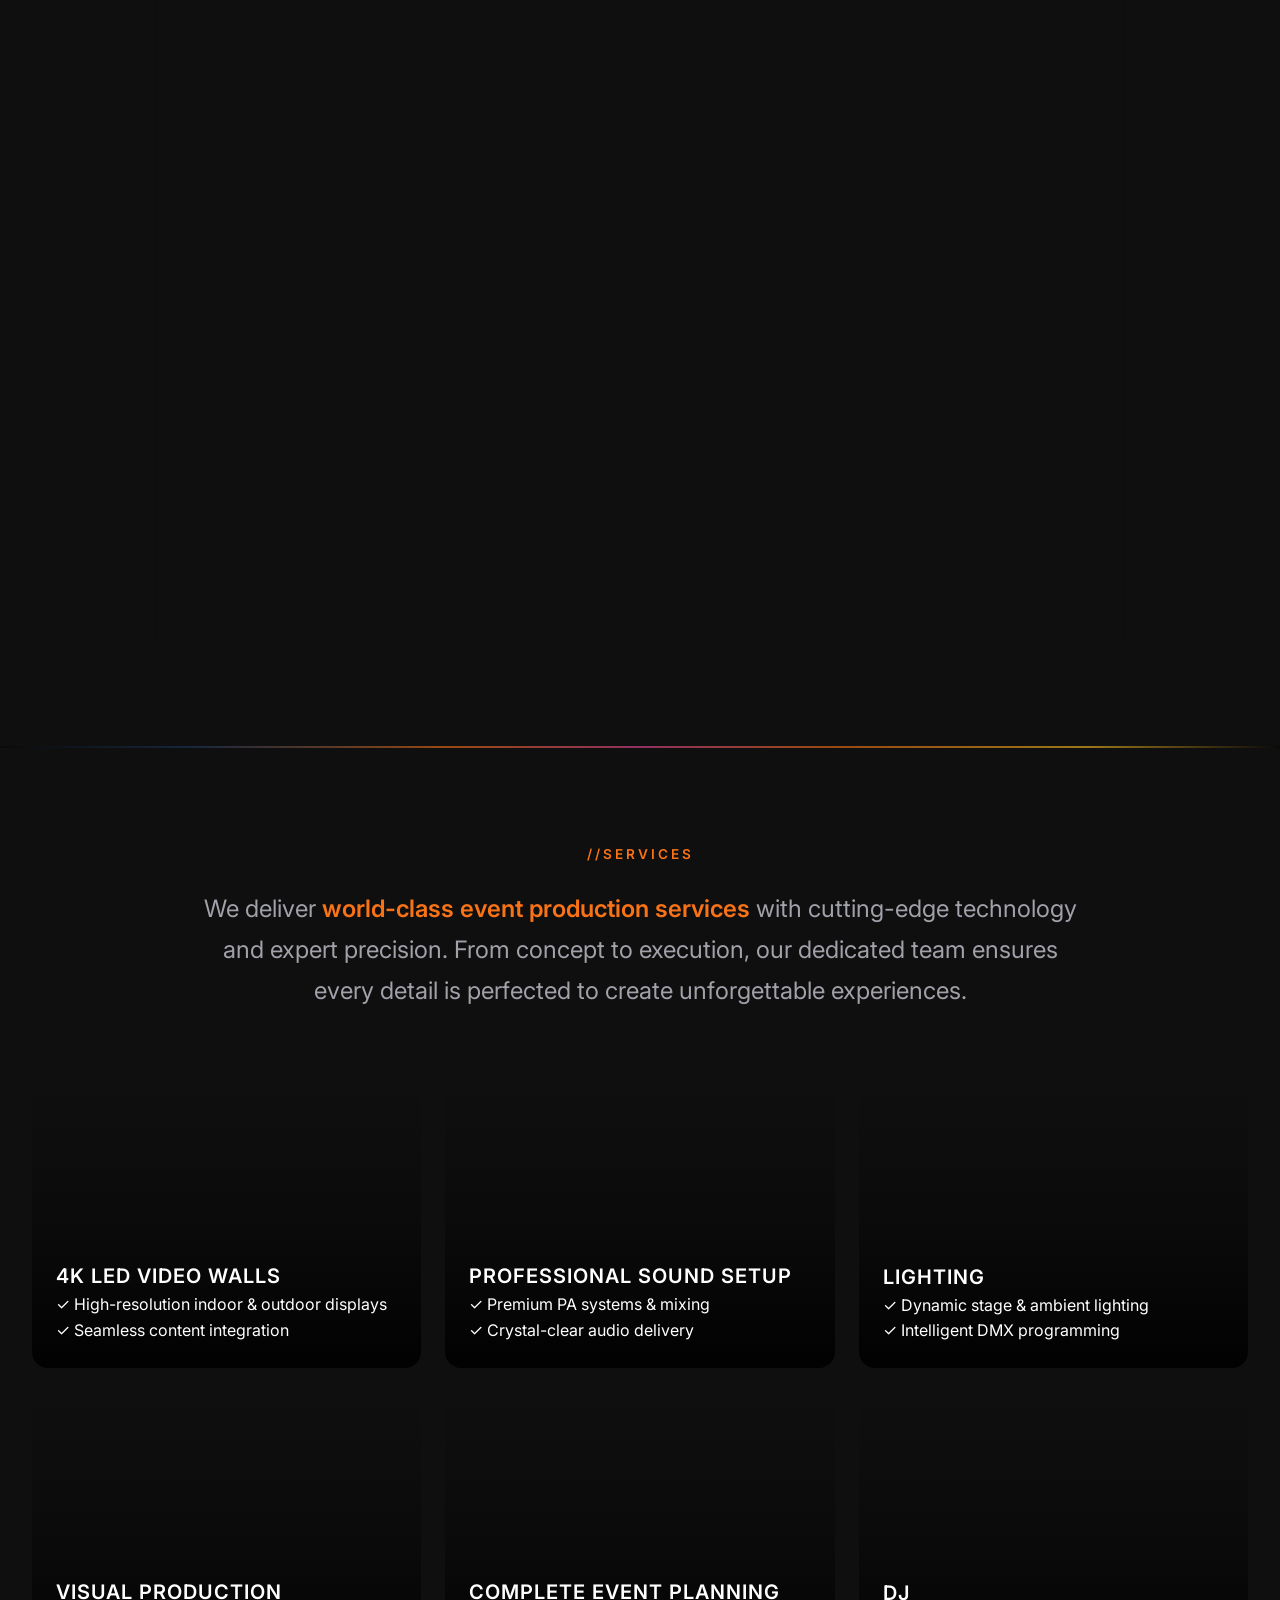
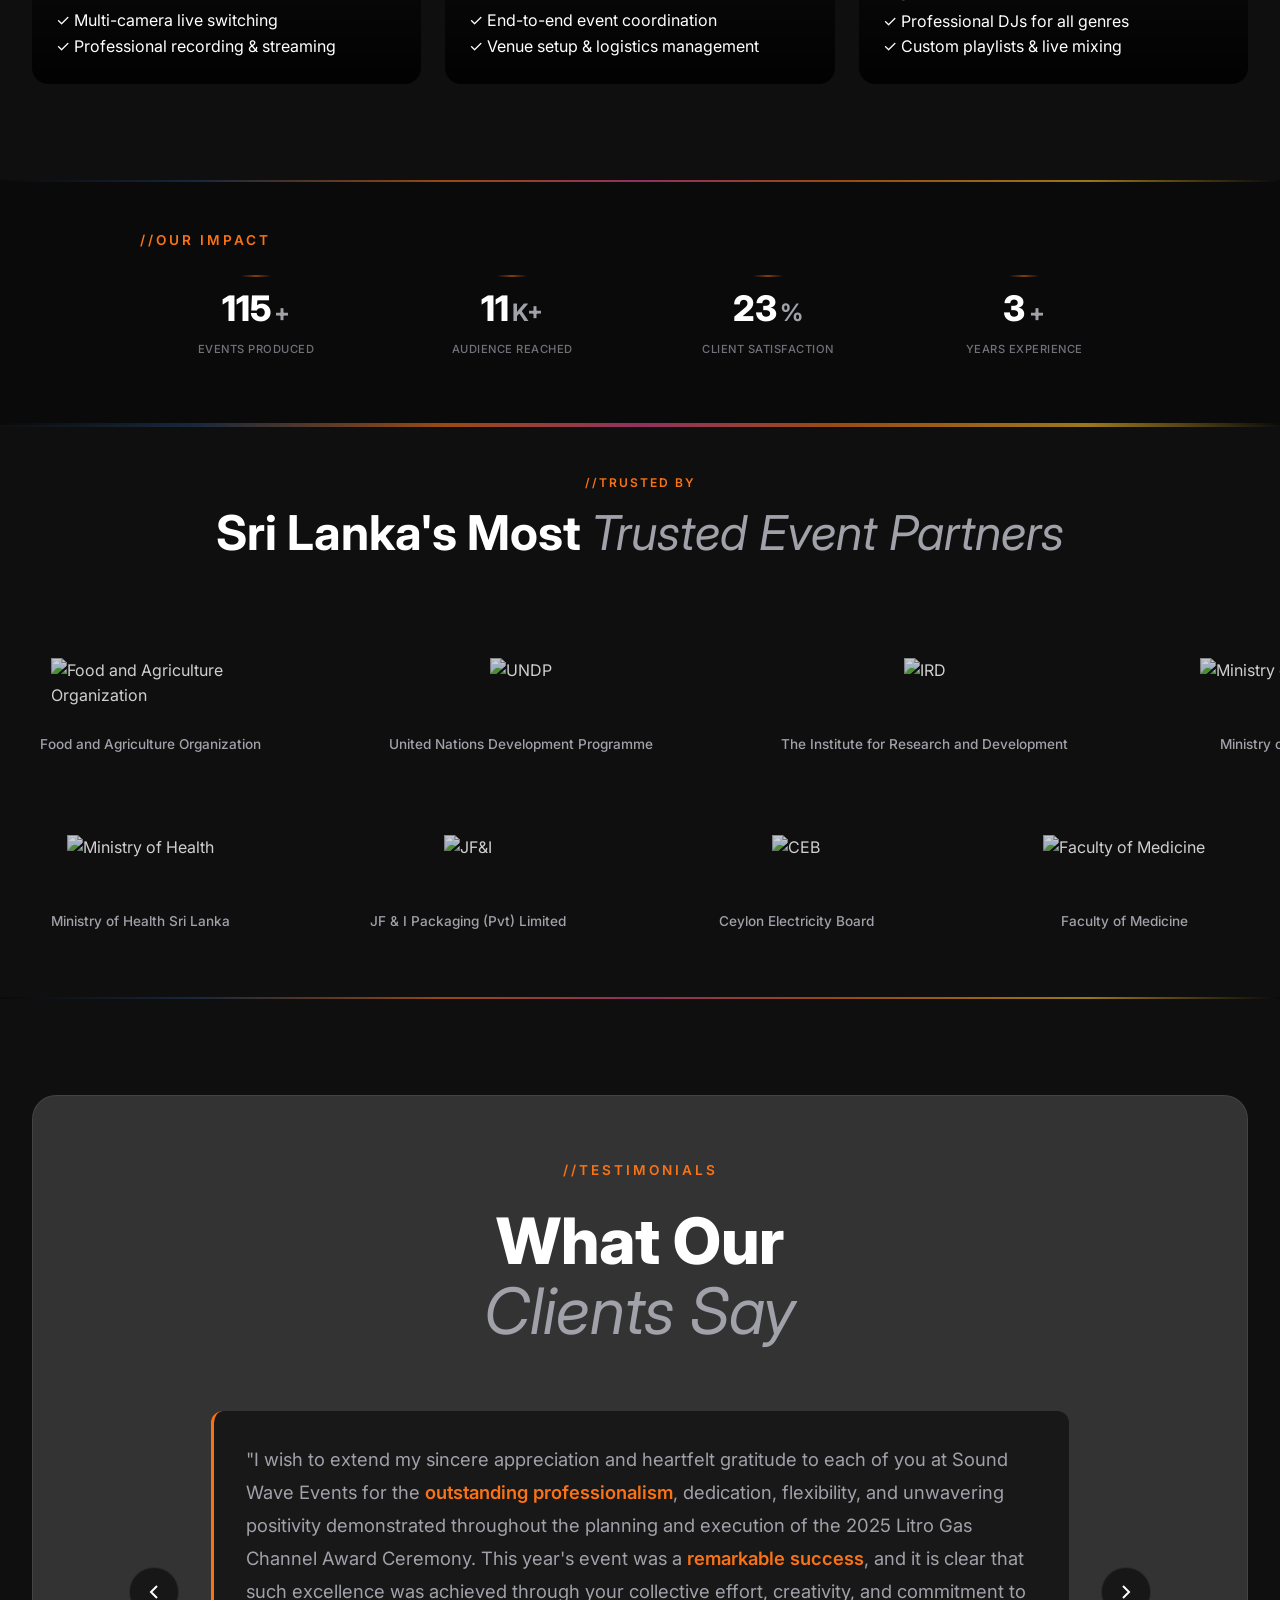
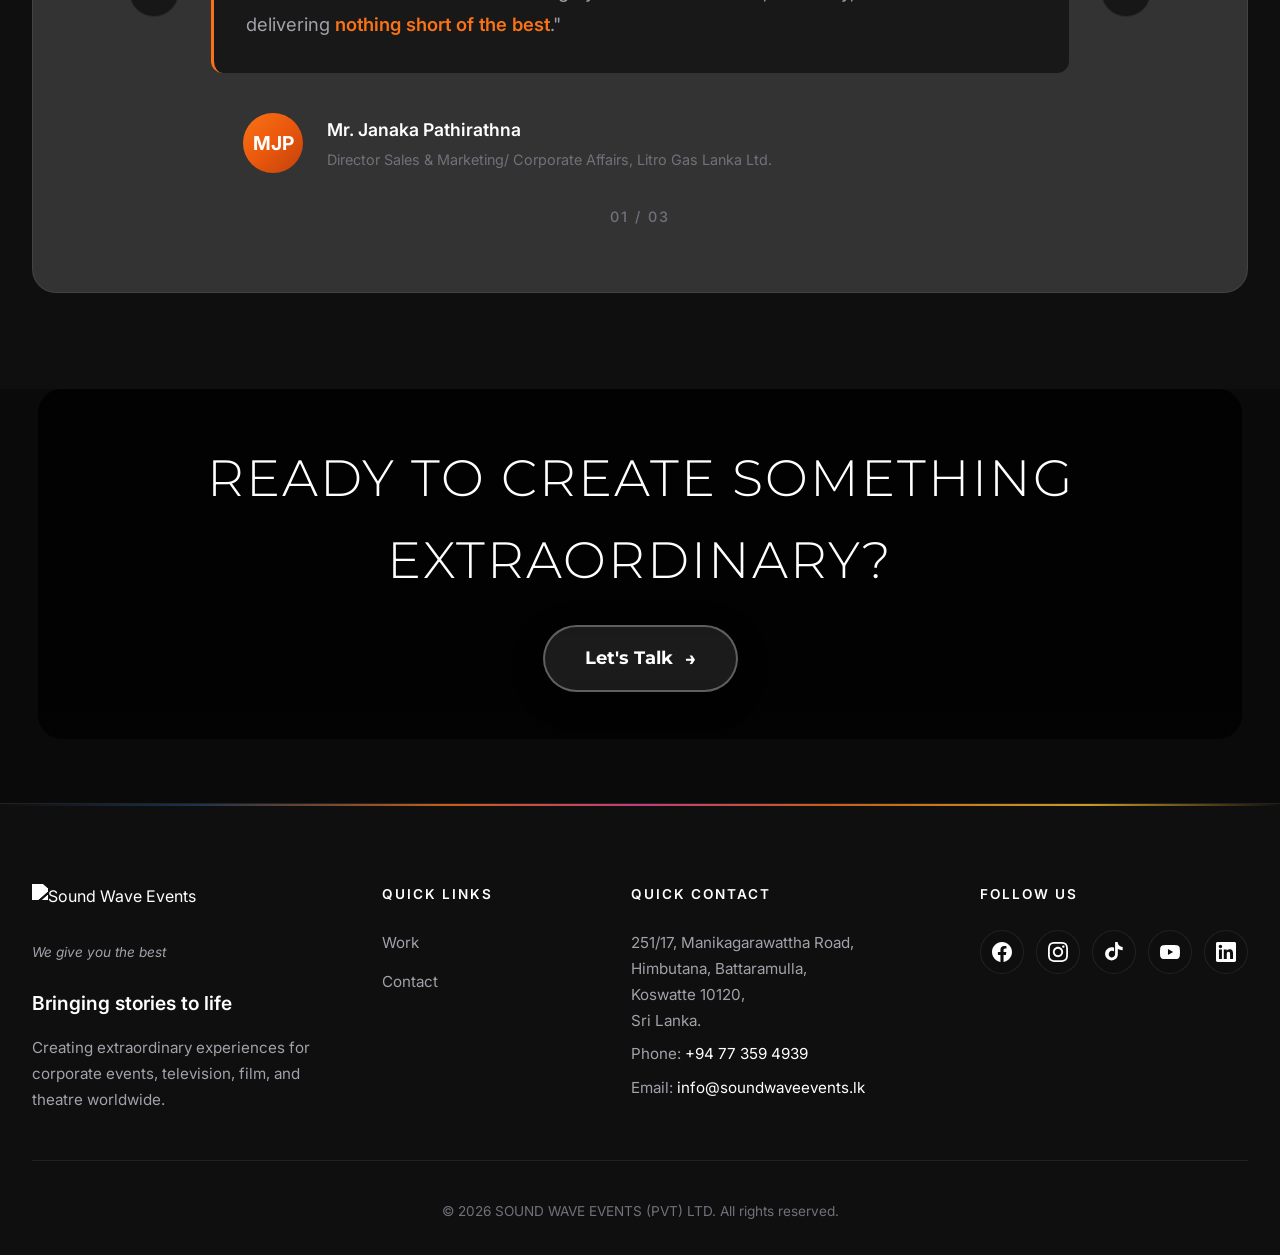
==== commit 3afa4858: "Update index.html" ====
--- a/index.html
+++ b/index.html
@@ -8,11 +8,17 @@
     <title>SoundWave Events | Creative Production & Development</title>
 
     <!-- Favicon -->
-    <link rel="icon" type="image/png" href="https://raw.githubusercontent.com/thalewalan/soundwave/refs/heads/main/favicon/favicon-96x96.png" sizes="96x96" />
-    <link rel="icon" type="image/svg+xml" href="https://raw.githubusercontent.com/thalewalan/soundwave/refs/heads/main/favicon/favicon.svg" />
-    <link rel="shortcut icon" href="https://raw.githubusercontent.com/thalewalan/soundwave/refs/heads/main/favicon/favicon.ico" />
-    <link rel="apple-touch-icon" sizes="180x180" href="https://raw.githubusercontent.com/thalewalan/soundwave/refs/heads/main/favicon/apple-touch-icon.png" />
-    <link rel="manifest" href="https://raw.githubusercontent.com/thalewalan/soundwave/refs/heads/main/favicon/site.webmanifest" />
+    <link rel="icon" type="image/png"
+        href="https://raw.githubusercontent.com/thalewalan/soundwave/refs/heads/main/favicon/favicon-96x96.png"
+        sizes="96x96" />
+    <link rel="icon" type="image/svg+xml"
+        href="https://raw.githubusercontent.com/thalewalan/soundwave/refs/heads/main/favicon/favicon.svg" />
+    <link rel="shortcut icon"
+        href="https://raw.githubusercontent.com/thalewalan/soundwave/refs/heads/main/favicon/favicon.ico" />
+    <link rel="apple-touch-icon" sizes="180x180"
+        href="https://raw.githubusercontent.com/thalewalan/soundwave/refs/heads/main/favicon/apple-touch-icon.png" />
+    <link rel="manifest"
+        href="https://raw.githubusercontent.com/thalewalan/soundwave/refs/heads/main/favicon/site.webmanifest" />
 
     <link rel="stylesheet" href="assets/css/styles.css" />
     <link rel="preconnect" href="https://fonts.googleapis.com" />
@@ -32,11 +38,10 @@
             </a>
 
             <ul class="nav-links" id="navLinks">
-                <li><a href="index.html" class="active">Our Portfolio</a></li>
-                <li><a href="services.html">Services</a></li>
-                <li><a href="about.html">About</a></li>
+                <li><a href="index.html" class="active">Portfolio</a></li>
+                <li><a href="#about">About</a></li>
+                <li><a href="#services">Services</a></li>
                 <li><a href="gallery.html">Gallery</a></li>
-                <li><a href="contact.html">Contact</a></li>
             </ul>
 
             <div class="nav-actions">
@@ -58,10 +63,11 @@
                         <path d="M21 12.79A9 9 0 1 1 11.21 3 7 7 0 0 0 21 12.79z"></path>
                     </svg>
                 </button>
-                <a href="contact.html" class="btn-primary btn-talk">Talk to Us <span class="arrow">→</span></a>
-            </div>
-
-            <button class="mobile-theme-toggle" id="mobileThemeToggle" aria-label="Toggle dark mode" style="display: none;">
+                <a href="contact.html" class="btn-primary btn-talk">Contact Us <span class="arrow">→</span></a>
+            </div>
+
+            <button class="mobile-theme-toggle" id="mobileThemeToggle" aria-label="Toggle dark mode"
+                style="display: none;">
                 <svg class="sun-icon" xmlns="http://www.w3.org/2000/svg" width="20" height="20" viewBox="0 0 24 24"
                     fill="none" stroke="currentColor" stroke-width="2">
                     <circle cx="12" cy="12" r="5"></circle>
@@ -108,9 +114,9 @@
         </div>
 
         <ul class="mobile-menu-links">
-            <li><a href="index.html" class="active">Our Portfolio</a></li>
-            <li><a href="services.html">Services</a></li>
-            <li><a href="about.html">About</a></li>
+            <li><a href="index.html" class="active">Portfolio</a></li>
+            <li><a href="#about">About</a></li>
+            <li><a href="#services">Services</a></li>
             <li><a href="gallery.html">Gallery</a></li>
             <li><a href="contact.html">Contact</a></li>
         </ul>
@@ -226,73 +232,164 @@
 
     <hr class="section-divider" />
 
-    <!-- Philosophy Section -->
-    <section class="philosophy-section">
+    <!-- Excellence in Every Event Section (with Vision & Mission Integrated) -->
+    <section class="why-choose-us">
+        <div class="why-choose-container">
+            <div class="why-choose-content">
+                <span class="section-label">//EXCELLENCE IN EVERY EVENT</span>
+                <h2 class="why-title">One Vision. One Mission.<br /><span class="why-subtitle">One Unforgettable Experience.</span>
+                </h2>
+                <p class="why-text">From intimate gatherings to large-scale productions, Sound Wave Events brings together cutting-edge technology, creative expertise, and meticulous planning to deliver events that captivate audiences and exceed expectations. Our dedicated team ensures every detail is executed with precision, making your vision a legendary reality.</p>
+                <a href="contact.html" class="btn-white">Start Your Project <span class="arrow">→</span></a>
+            </div>
+
+            <!-- Vision & Mission Integrated -->
+            <div class="vision-mission-integrated">
+                <div class="vision-mission-grid">
+                    <div class="vision-card">
+                        <span class="section-label">//VISION</span>
+                        <p class="vision-text">"To be the leading architect of immersive event experiences, where world class audio visual mastery and cutting edge technology turn every client's vision into a legendary reality."</p>
+                    </div>
+                    <div class="mission-card">
+                        <span class="section-label">//MISSION</span>
+                        <p class="mission-text">"Our mission is to expertly plan and flawlessly deliver custom events from start to finish. By combining the industry's best technology with a dedicated team of experts, we handle every detail of the process to turn our clients' visions into reality and consistently exceed their expectations."</p>
+                    </div>
+                </div>
+            </div>
+        </div>
+    </section>
+
+    <hr class="section-divider" />
+
+    <!-- Founder's Message Section -->
+    <section class="founders-message-section">
+        <div class="founders-container">
+            <div class="founders-image-wrapper">
+                <img src="https://raw.githubusercontent.com/thalewalan/soundwave/refs/heads/main/soundwave/22b1af61-faa5-11f0-b1ba-0242ac110002-01-hero_image.jpeg" alt="Piushan Somarathne - Founder/Director/CEO" class="founders-image" />
+            </div>
+            <div class="founders-content">
+                <span class="section-label">//WELCOME TO SOUND WAVE EVENTS</span>
+                <h2 class="founders-title">Message from the <span class="highlight">Founder</span></h2>
+                <div class="founders-message">
+                    <p>Since 2008, our mission at Sound Wave Events (Pvt) Ltd has been to transform ordinary moments into world class experiences. As an "all rounder" production leader in Sri Lanka, our operations are anchored by three core principles: <strong>Dependability, Durability and Diligence</strong>.</p>
+                    <p>We continue to push the boundaries of event technology from immersive LED visuals to studio quality sound ensuring every concert, wedding, and corporate event is executed with precision. We are not just service providers; we are your partners in production.</p>
+                    <p>Thank you for trusting us to make your next event legendary.</p>
+                </div>
+                <div class="founders-signature">
+                    <h3 class="founder-name">Piushan Somarathne</h3>
+                    <p class="founder-title">Founder / Director / CEO</p>
+                    <p class="founder-company">Sound Wave Events (Pvt) Ltd</p>
+                </div>
+            </div>
+        </div>
+    </section>
+
+    <hr class="section-divider" />
+
+    <!-- About Section -->
+    <section class="about-section" id="about">
+        <div class="about-container">
+            <div class="about-card">
+                <span class="section-label">//ABOUT US</span>
+                <h2 class="about-title">Sound Wave Events (Pvt) Ltd delivers the <span class="highlight">technical precision</span> your occasion demands.</h2>
+                <div class="about-content">
+                    <p class="about-intro">With a legacy of excellence spanning over 15 years, we provide world class event production across Sri Lanka, specializing in bespoke solutions for high profile corporate conferences, seminars, workshops, concerts, brand launches, and weddings.</p>
+
+                    <h3 class="about-services-title">We offer a comprehensive suite of specialized services, including:</h3>
+                    <ul class="about-services-list">
+                        <li>✓ High definition LED video walls and interactive Kiosk displays.</li>
+                        <li>✓ Architectural and stage lighting systems tailored to create immersive atmospheres.</li>
+                        <li>✓ Professional, high end sound reinforcement delivering crystal clear acoustics for audiences of any size.</li>
+                        <li>✓ Premier DJ services and technical coordination curated to set the definitive tone for your celebration.</li>
+                        <li>✓ End-to end planning and seamless on site execution.</li>
+                    </ul>
+
+                    <p class="about-outro">Based in Colombo, we blend more than 15 years of industry mastery with cutting edge technology to offer flexible, tailor made solutions that meet global standards while respecting your budget.</p>
+                    <p class="about-closing">We look forward to the possibility of making your next event an unforgettable experience.</p>
+                </div>
+                <div class="about-tagline">
+                    <p><strong>Sound Wave Events (Pvt) Ltd</strong></p>
+                    <p class="tagline-text">Your Vision. Our Technology. One Unforgettable Experience.</p>
+                </div>
+            </div>
+        </div>
+    </section>
+
+    <hr class="section-divider" />
+
+    <!-- Services Section -->
+    <section class="philosophy-section" id="services">
         <div class="philosophy-content">
-            <span class="section-label">//PHILOSOPHY</span>
-            <h2 class="philosophy-quote">We believe that <span class="highlight">precision meets passion</span> in every
-                event we produce. Our commitment to excellence transforms ordinary moments into extraordinary
-                experiences that resonate long after the final curtain.</h2>
+            <span class="section-label">//SERVICES</span>
+            <h2 class="philosophy-quote">We deliver <span class="highlight">world-class event production services</span> with
+                cutting-edge technology and expert precision. From concept to execution, our dedicated team ensures
+                every detail is perfected to create unforgettable experiences.</h2>
         </div>
 
         <div class="services-showcase">
-            <a href="services.html#led-walls" class="service-showcase-item">
+            <a href="gallery.html" class="service-showcase-item">
                 <div class="service-image"
-                    style="background-image: url('https://raw.githubusercontent.com/thalewalan/soundwave/refs/heads/main/soundwave/Gemini-3.9-IndoorOutdoor-LED-video-wall-panel-2-1.jpg')">
+                    style="background-image: url('https://raw.githubusercontent.com/thalewalan/soundwave/refs/heads/main/soundwave/FB_IMG_1769944555163.jpg')">
                     <div class="service-overlay"></div>
                 </div>
                 <div class="service-info">
                     <h3>4K LED Video Walls</h3>
+                    <p>✓ High-resolution indoor & outdoor displays<br>✓ Seamless content integration</p>
                 </div>
             </a>
 
-            <a href="services.html#sound" class="service-showcase-item">
+            <a href="gallery.html" class="service-showcase-item">
                 <div class="service-image"
                     style="background-image: url('https://raw.githubusercontent.com/thalewalan/soundwave/refs/heads/main/soundwave/PA-system.avif')">
                     <div class="service-overlay"></div>
                 </div>
                 <div class="service-info">
                     <h3>Professional Sound Setup</h3>
+                    <p>✓ Premium PA systems & mixing<br>✓ Crystal-clear audio delivery</p>
                 </div>
             </a>
 
-            <a href="services.html#lighting" class="service-showcase-item">
+            <a href="gallery.html" class="service-showcase-item">
                 <div class="service-image"
-                    style="background-image: url('https://raw.githubusercontent.com/thalewalan/soundwave/refs/heads/main/soundwave/konsertystemer-nordic-beats-2017-2.jpg')">
+                    style="background-image: url('https://raw.githubusercontent.com/thalewalan/soundwave/refs/heads/main/soundwave/IMG-20260120-WA0065.jpg')">
                     <div class="service-overlay"></div>
                 </div>
                 <div class="service-info">
                     <h3>Lighting</h3>
+                    <p>✓ Dynamic stage & ambient lighting<br>✓ Intelligent DMX programming</p>
                 </div>
             </a>
 
-            <a href="services.html#visual" class="service-showcase-item">
+            <a href="gallery.html" class="service-showcase-item">
                 <div class="service-image"
                     style="background-image: url('https://raw.githubusercontent.com/thalewalan/soundwave/refs/heads/main/soundwave/Videography-Services-in-Delhi-India.jpg')">
                     <div class="service-overlay"></div>
                 </div>
                 <div class="service-info">
                     <h3>Visual Production</h3>
+                    <p>✓ Multi-camera live switching<br>✓ Professional recording & streaming</p>
                 </div>
             </a>
 
-            <a href="services.html#planning" class="service-showcase-item">
+            <a href="gallery.html" class="service-showcase-item">
                 <div class="service-image"
                     style="background-image: url('https://raw.githubusercontent.com/thalewalan/soundwave/refs/heads/main/soundwave/Awards-Dinner-London.png')">
                     <div class="service-overlay"></div>
                 </div>
                 <div class="service-info">
                     <h3>Complete Event Planning</h3>
+                    <p>✓ End-to-end event coordination<br>✓ Venue setup & logistics management</p>
                 </div>
             </a>
 
-            <a href="services.html#dj" class="service-showcase-item">
+            <a href="gallery.html" class="service-showcase-item">
                 <div class="service-image"
                     style="background-image: url('https://raw.githubusercontent.com/thalewalan/soundwave/refs/heads/main/soundwave/DJ-Richie-Hawtin-performing-at-Drugstore_Belgrade_Serbia_02.jpg')">
                     <div class="service-overlay"></div>
                 </div>
                 <div class="service-info">
                     <h3>DJ</h3>
+                    <p>✓ Professional DJs for all genres<br>✓ Custom playlists & live mixing</p>
                 </div>
             </a>
         </div>
@@ -303,7 +400,7 @@
     <!-- Stats Section -->
     <section class="stats-section-new">
         <div class="stats-container">
-            <span class="section-label">//BY THE NUMBERS</span>
+            <span class="section-label">//OUR IMPACT</span>
             <div class="stats-grid">
                 <div class="stat-item">
                     <span class="stat-number" data-target="500">0</span><span class="stat-suffix">+</span>
@@ -320,52 +417,6 @@
                 <div class="stat-item">
                     <span class="stat-number" data-target="15">0</span><span class="stat-suffix">+</span>
                     <p class="stat-label">Years Experience</p>
-                </div>
-            </div>
-        </div>
-    </section>
-
-    <hr class="section-divider" />
-
-    <!-- Why Choose Us Section -->
-    <section class="why-choose-us">
-        <div class="why-choose-container">
-            <div class="why-choose-content">
-                <span class="section-label">//WHY CHOOSE US</span>
-                <h2 class="why-title">One Vision. One Team.<br /><span class="why-subtitle">One Flawless Event.</span>
-                </h2>
-                <p class="why-text">At Sound Wave Events, a single, seasoned team of producers, directors, and
-                    technicians
-                    brings your ideas to life from concept to execution. With our full-service, cross-functional crew
-                    working side by side under one roof, you get one accountable partner delivering seamless,
-                    unforgettable
-                    experiences.</p>
-                <a href="contact.html" class="btn-white">Start Your Project <span class="arrow">→</span></a>
-            </div>
-
-            <div class="why-bottom">
-                <div class="why-category">
-                    <h4>SERVICES</h4>
-                    <div class="why-tags">
-                        <span class="tag">Creative Direction</span>
-                        <span class="tag">Technical Production</span>
-                        <span class="tag">Event Management</span>
-                        <span class="tag">Audio & Video</span>
-                        <span class="tag">Lighting Design</span>
-                        <span class="tag">Staging & Scenic</span>
-                    </div>
-                </div>
-
-                <div class="why-category">
-                    <h4>INDUSTRIES</h4>
-                    <div class="why-tags">
-                        <span class="tag">Corporate</span>
-                        <span class="tag">Television & Film</span>
-                        <span class="tag">Theatre</span>
-                        <span class="tag">Fashion</span>
-                        <span class="tag">Music & Live</span>
-                        <span class="tag">Automotive</span>
-                    </div>
                 </div>
             </div>
         </div>
@@ -378,7 +429,7 @@
         <div class="trusted-divider"></div>
         <div class="trusted-content">
             <span class="trusted-label">//TRUSTED BY</span>
-            <h2 class="trusted-title">Industry-Leading<br /><span class="trusted-subtitle">Brands & Organizations</span>
+            <h2 class="trusted-title">Sri Lanka's Most <span class="trusted-subtitle">Trusted Event Partners</span>
             </h2>
         </div>
     </section>
@@ -623,9 +674,7 @@
             <div class="footer-links-section">
                 <h4>QUICK LINKS</h4>
                 <ul>
-                    <li><a href="about.html">About</a></li>
                     <li><a href="gallery.html">Work</a></li>
-                    <li><a href="services.html">Services</a></li>
                     <li><a href="contact.html">Contact</a></li>
                 </ul>
             </div>
@@ -633,9 +682,9 @@
             <div class="footer-contact-section">
                 <h4>QUICK CONTACT</h4>
                 <address>
-                    <p>No: 97 Delkanda,<br />Old Kesbewa Road,<br />Nugegoda 10250,<br />Sri Lanka.</p>
-                    <p>Phone: <a href="tel:+94718933514">+94 71 893 3514</a></p>
-                    <p>Email: <a href="mailto:sales@soundwaveevents.com">sales@soundwaveevents.com</a></p>
+                    <p>251/17, Manikagarawattha Road,<br />Himbutana, Battaramulla,<br />Koswatte 10120,<br />Sri Lanka.</p>
+                    <p>Phone: <a href="tel:+94773594939">+94 77 359 4939</a></p>
+                    <p>Email: <a href="mailto:info@soundwaveevents.lk">info@soundwaveevents.lk</a></p>
                 </address>
             </div>
 
--- a/assets/css/styles.css
+++ b/assets/css/styles.css
@@ -31,14 +31,13 @@
 
     /* Section Divider Gradient */
     --divider-gradient: linear-gradient(90deg,
-        transparent 0%,
-        #1e3a5f 15%,
-        #f97316 35%,
-        #ec4899 50%,
-        #f97316 65%,
-        #fbbf24 85%,
-        transparent 100%
-    );
+            transparent 0%,
+            #1e3a5f 15%,
+            #f97316 35%,
+            #ec4899 50%,
+            #f97316 65%,
+            #fbbf24 85%,
+            transparent 100%);
 }
 
 [data-theme="light"] {
@@ -316,20 +315,16 @@
     border: 1px solid var(--border-glass);
 }
 
-.theme-toggle:hover {
-    transform: scale(1.05);
-}
-
 .theme-toggle svg {
     width: 18px;
     height: 18px;
-    stroke: currentColor;
-    color: #ffffff;
+    stroke: #ffffff;
     transition: all 0.3s ease;
 }
 
-.glass-nav.scrolled .theme-toggle svg {
-    color: var(--text-primary);
+/* Desktop - Light Mode */
+[data-theme="light"] .theme-toggle svg {
+    stroke: #000000;
 }
 
 .theme-toggle .moon-icon {
@@ -438,6 +433,67 @@
 }
 
 @media (max-width: 900px) {
+    /* Desktop toggle hidden on mobile */
+    .theme-toggle {
+        display: none !important;
+    }
+
+    /* Mobile theme toggle - fixed position in header */
+    .mobile-theme-toggle {
+        display: flex !important;
+        position: fixed;
+        right: 5rem;
+        top: 1.5rem;
+        z-index: 1002;
+        width: 40px;
+        height: 40px;
+        background: transparent;
+        backdrop-filter: none;
+        border: none;
+        border-radius: 0;
+        box-shadow: none;
+    }
+
+    .glass-nav.scrolled .mobile-theme-toggle {
+        top: 1rem;
+    }
+
+    /* Mobile toggle icon - white by default, black in light mode */
+    .mobile-theme-toggle svg {
+        width: 24px;
+        height: 24px;
+        stroke: #ffffff;
+        transition: all 0.3s ease;
+    }
+
+    /* Light mode - black icon always */
+    [data-theme="light"] .mobile-theme-toggle svg {
+        stroke: #000000;
+    }
+
+    .glass-nav.scrolled .mobile-theme-toggle svg {
+        stroke: #ffffff;
+    }
+
+    /* Light mode scrolled - black icon */
+    [data-theme="light"] .glass-nav.scrolled .mobile-theme-toggle svg {
+        stroke: #000000;
+    }
+
+    /* Icon display based on theme */
+    .mobile-theme-toggle .moon-icon {
+        display: none;
+    }
+
+    [data-theme="dark"] .mobile-theme-toggle .sun-icon {
+        display: none;
+    }
+
+    [data-theme="dark"] .mobile-theme-toggle .moon-icon {
+        display: block;
+    }
+
+    /* Hamburger menu */
     .mobile-toggle {
         display: flex !important;
         position: fixed;
@@ -461,10 +517,6 @@
         stroke: var(--text-primary);
     }
 
-    .mobile-toggle:hover {
-        transform: scale(1.05);
-    }
-
     .nav-links,
     .nav-actions {
         display: none !important;
@@ -472,6 +524,9 @@
 }
 
 @media (min-width: 901px) {
+    .mobile-theme-toggle {
+        display: none !important;
+    }
 
     .nav-links,
     .nav-actions {
@@ -490,15 +545,19 @@
     left: 0;
     width: 100%;
     height: 100vh;
-    background: linear-gradient(135deg, rgba(15, 15, 15, 0.98), rgba(20, 20, 20, 0.95));
-    backdrop-filter: blur(20px);
+    background: linear-gradient(180deg, rgba(0, 0, 0, 0.98) 0%, rgba(20, 20, 20, 0.96) 50%, rgba(10, 10, 10, 0.98) 100%);
+    backdrop-filter: blur(30px);
     z-index: 1001;
     display: flex;
     flex-direction: column;
-    padding: 2rem;
+    padding: 2.5rem;
     transform: translateX(-100%);
-    transition: transform 0.5s cubic-bezier(0.4, 0, 0.2, 1);
+    transition: transform 0.6s cubic-bezier(0.16, 1, 0.3, 1);
     overflow-y: auto;
+}
+
+[data-theme="light"] .mobile-menu-overlay {
+    background: linear-gradient(180deg, rgba(255, 255, 255, 0.98) 0%, rgba(240, 240, 240, 0.96) 50%, rgba(255, 255, 255, 0.98) 100%);
 }
 
 .mobile-menu-overlay.active {
@@ -509,43 +568,48 @@
     display: flex;
     justify-content: space-between;
     align-items: center;
-    margin-bottom: 2.5rem;
-    padding-bottom: 1.5rem;
-    border-bottom: 1px solid var(--border-glass);
+    margin-bottom: 3rem;
+    padding-bottom: 2rem;
+    border-bottom: 1px solid rgba(255, 255, 255, 0.1);
+}
+
+[data-theme="light"] .mobile-menu-header {
+    border-bottom: 1px solid rgba(0, 0, 0, 0.1);
 }
 
 .mobile-menu-logo {
     display: flex;
     flex-direction: column;
-    gap: 0.25rem;
+    gap: 0.5rem;
 }
 
 .mobile-menu-logo img {
-    height: 45px;
+    height: 50px;
     width: auto;
 }
 
-.mobile-menu-logo span {
-    font-family: 'Jost', sans-serif;
-    font-size: 0.7rem;
-    font-weight: 600;
-    color: var(--text-muted);
-    letter-spacing: 1px;
-    text-transform: uppercase;
+[data-theme="dark"] .mobile-menu-logo img {
+    filter: brightness(0) invert(1);
+}
+
+[data-theme="light"] .mobile-menu-logo img {
+    filter: none;
 }
 
 .mobile-menu-actions {
     display: flex;
     align-items: center;
-    gap: 1rem;
-}
-
+    gap: 0.75rem;
+}
+
+/* Mobile menu theme toggle */
 .mobile-theme-toggle {
     width: 42px;
     height: 42px;
     border-radius: 50%;
-    background: var(--bg-glass);
-    border: 1px solid var(--border-glass);
+    background: rgba(255, 255, 255, 0.08);
+    backdrop-filter: blur(15px);
+    border: 1px solid rgba(255, 255, 255, 0.15);
     display: flex;
     align-items: center;
     justify-content: center;
@@ -554,23 +618,25 @@
     padding: 0;
 }
 
-.mobile-theme-toggle:hover {
-    background: var(--accent-primary);
-    border-color: var(--accent-primary);
-    transform: scale(1.05);
+/* Light mode - dark toggle */
+[data-theme="light"] .mobile-theme-toggle {
+    background: rgba(0, 0, 0, 0.05);
+    border: 1px solid rgba(0, 0, 0, 0.1);
 }
 
 .mobile-theme-toggle svg {
     width: 20px;
     height: 20px;
-    stroke: var(--text-primary);
+    stroke: #ffffff;
     transition: all 0.3s ease;
 }
 
-.mobile-theme-toggle:hover svg {
-    stroke: #ffffff;
-}
-
+/* Light mode - black icon */
+[data-theme="light"] .mobile-theme-toggle svg {
+    stroke: #000000;
+}
+
+/* Icon display based on theme */
 .mobile-theme-toggle .moon-icon {
     display: none;
 }
@@ -583,12 +649,14 @@
     display: block;
 }
 
+/* Mobile menu close button */
 .mobile-menu-close {
     width: 42px;
     height: 42px;
     border-radius: 50%;
-    background: var(--bg-glass);
-    border: 1px solid var(--border-glass);
+    background: rgba(255, 255, 255, 0.08);
+    backdrop-filter: blur(15px);
+    border: 1px solid rgba(255, 255, 255, 0.15);
     display: flex;
     align-items: center;
     justify-content: center;
@@ -597,54 +665,89 @@
     padding: 0;
 }
 
-.mobile-menu-close:hover {
-    background: var(--error);
-    border-color: var(--error);
-    transform: rotate(90deg);
+/* Light mode - dark close button */
+[data-theme="light"] .mobile-menu-close {
+    background: rgba(0, 0, 0, 0.05);
+    border: 1px solid rgba(0, 0, 0, 0.1);
 }
 
 .mobile-menu-close svg {
     width: 22px;
     height: 22px;
-    stroke: var(--text-primary);
-}
-
-.mobile-menu-close:hover svg {
     stroke: #ffffff;
+}
+
+/* Light mode - black close icon */
+[data-theme="light"] .mobile-menu-close svg {
+    stroke: #000000;
 }
 
 .mobile-menu-links {
     flex: 1;
     display: flex;
     flex-direction: column;
-    gap: 0.5rem;
+    gap: 0.75rem;
     list-style: none;
 }
 
 .mobile-menu-links a {
     display: block;
-    padding: 1.25rem 1rem;
-    font-family: 'Inter', sans-serif;
-    font-size: 1.4rem;
-    font-weight: 600;
-    color: var(--text-primary);
+    padding: 1.5rem 1.25rem;
+    font-family: 'Jost', sans-serif;
+    font-size: 1.5rem;
+    font-weight: 500;
+    color: #ffffff;
     text-decoration: none;
-    border-radius: 12px;
-    transition: all 0.3s ease;
-    letter-spacing: 0.5px;
+    border-radius: 8px;
+    transition: all 0.4s cubic-bezier(0.16, 1, 0.3, 1);
+    letter-spacing: 1px;
+    position: relative;
+    overflow: hidden;
+}
+
+[data-theme="light"] .mobile-menu-links a {
+    color: #000000;
+}
+
+.mobile-menu-links a::before {
+    content: '';
+    position: absolute;
+    left: 0;
+    top: 0;
+    height: 100%;
+    width: 0;
+    background: rgba(255, 255, 255, 0.05);
+    border-left: 3px solid #ffffff;
+    transition: width 0.4s cubic-bezier(0.16, 1, 0.3, 1);
+}
+
+[data-theme="light"] .mobile-menu-links a::before {
+    background: rgba(0, 0, 0, 0.05);
+    border-left: 3px solid #000000;
 }
 
 .mobile-menu-links a:hover,
 .mobile-menu-links a.active {
-    background: var(--bg-glass);
+    background: rgba(255, 255, 255, 0.08);
     color: #ffffff;
-    padding-left: 1.5rem;
+    padding-left: 1.75rem;
+}
+
+[data-theme="light"] .mobile-menu-links a:hover,
+[data-theme="light"] .mobile-menu-links a.active {
+    background: rgba(0, 0, 0, 0.08);
+    color: #000000;
+}
+
+.mobile-menu-links a:hover::before,
+.mobile-menu-links a.active::before {
+    width: 100%;
 }
 
 .mobile-menu-footer {
     margin-top: auto;
     padding-top: 2.5rem;
-    border-top: 1px solid var(--border-glass);
+    border-top: 1px solid rgba(255, 255, 255, 0.1);
     display: flex;
     flex-direction: column;
     gap: 1.5rem;
@@ -660,8 +763,9 @@
     width: 48px;
     height: 48px;
     border-radius: 50%;
-    background: var(--bg-glass);
-    border: 1px solid var(--border-glass);
+    background: rgba(255, 255, 255, 0.08);
+    backdrop-filter: blur(10px);
+    border: 1px solid rgba(255, 255, 255, 0.15);
     display: flex;
     align-items: center;
     justify-content: center;
@@ -671,23 +775,25 @@
 }
 
 .mobile-social-icons .social-icon:hover {
-    background: var(--accent-primary);
-    border-color: var(--accent-primary);
+    background: rgba(255, 255, 255, 0.15);
+    border-color: rgba(255, 255, 255, 0.25);
     transform: translateY(-3px) scale(1.1);
 }
 
 .mobile-contact-link {
     display: block;
     text-align: center;
-    padding: 1rem;
-    color: var(--text-secondary);
+    padding: 1.25rem;
+    color: rgba(255, 255, 255, 0.6);
     font-size: 0.9rem;
+    font-weight: 500;
     text-decoration: none;
-    transition: color 0.3s ease;
+    transition: all 0.3s ease;
+    letter-spacing: 0.5px;
 }
 
 .mobile-contact-link:hover {
-    color: var(--accent-primary);
+    color: #ffffff;
 }
 
 /* ===== HERO SECTION ===== */
@@ -738,9 +844,11 @@
     0% {
         transform: scale(1);
     }
+
     50% {
         transform: scale(1.1);
     }
+
     100% {
         transform: scale(1);
     }
@@ -829,69 +937,47 @@
 }
 
 @media (max-width: 768px) {
-    .hero-features {
-        gap: 1.25rem;
-        flex-direction: column;
-        margin-top: 2rem;
-        padding-top: 1.5rem;
-        border-top: 1px solid rgba(255, 255, 255, 0.15);
-    }
-
-    .hero-feature {
-        font-size: 0.9rem;
-    }
-}
-
-.hero-actions {
-    position: absolute;
-    top: 100%;
-    right: 0;
-    margin-top: 1.5rem;
-}
-
-.btn-glass {
-    display: inline-flex;
-    align-items: center;
-    gap: 0.5rem;
-    padding: 0.75rem 1.75rem;
-    border-radius: 50px;
-    font-size: 0.9rem;
-    font-weight: 600;
-    background: rgba(255, 255, 255, 0.1);
-    backdrop-filter: blur(10px);
-    border: 1px solid rgba(255, 255, 255, 0.2);
-    color: #ffffff;
-    text-decoration: none;
-    transition: all 0.3s ease;
-    white-space: nowrap;
-}
-
-.btn-glass:hover {
-    background: rgba(255, 255, 255, 0.2);
-    border-color: var(--accent-primary);
-    transform: translateY(-2px);
-    box-shadow: 0 6px 20px rgba(249, 115, 22, 0.3);
-}
-
-.btn-glass .arrow {
-    font-size: 1rem;
-    transition: transform 0.3s ease;
-}
-
-.btn-glass:hover .arrow {
-    transform: translateX(4px);
-}
-
-@media (max-width: 768px) {
     .hero-content-wrapper {
         flex-direction: column;
-        padding: 14rem 2rem 5rem;
-    }
-
-    .hero-actions {
-        width: 100%;
-        display: flex;
-        justify-content: flex-end;
+        padding: 8rem 1.25rem 3rem;
+        min-height: 65vh;
+    }
+
+    .hero-content .hero-title {
+        font-size: clamp(1.25rem, 3.5vw, 1.75rem);
+        margin-bottom: 0.6rem;
+        white-space: normal;
+        line-height: 1.2;
+    }
+
+    .hero-content .hero-subtitle {
+        font-size: 0.7rem;
+        line-height: 1.4;
+        margin-bottom: 0.75rem;
+    }
+
+    .hero-features {
+        gap: 0.6rem;
+        flex-direction: row;
+        flex-wrap: wrap;
+        margin-top: 0.75rem;
+        padding-top: 0.5rem;
+        border-top: 1px solid rgba(255, 255, 255, 0.1);
+    }
+
+    .hero-feature {
+        font-size: 0.65rem;
+        gap: 0.35rem;
+    }
+
+    .hero-feature svg {
+        width: 14px;
+        height: 14px;
+    }
+
+    .scroll-indicator {
+        bottom: 1.25rem;
+        font-size: 0.65rem;
     }
 }
 
@@ -1063,8 +1149,8 @@
     align-items: center;
     gap: 1rem;
     padding: 1.5rem 2.5rem;
-    background: var(--bg-glass);
-    border: 1px solid var(--border-glass);
+    background: transparent !important;
+    border: none !important;
     border-radius: 16px;
     min-width: 280px;
     transition: all 0.3s ease;
@@ -1072,15 +1158,13 @@
 
 .client-logo:hover {
     transform: translateY(-5px);
-    border-color: var(--accent-primary);
-    box-shadow: 0 10px 30px rgba(249, 115, 22, 0.2);
 }
 
 .client-logo img {
     height: 60px;
     width: auto;
+    max-width: 200px;
     object-fit: contain;
-    filter: brightness(0) invert(1);
     opacity: 0.8;
     transition: opacity 0.3s ease;
 }
@@ -1251,6 +1335,298 @@
     }
 }
 
+/* ===== FOUNDER'S MESSAGE SECTION ===== */
+.founders-message-section {
+    padding: 5rem 2rem;
+    background: var(--bg-secondary);
+}
+
+/* Vision Mission Grid (Used in Integrated Section) */
+.vision-mission-grid {
+    display: grid;
+    grid-template-columns: 1fr 1fr;
+    gap: 3rem;
+    margin-top: 2rem;
+}
+
+.vision-card,
+.mission-card {
+    background: var(--card-bg);
+    border: 1px solid var(--border-glass);
+    border-radius: 24px;
+    padding: 3rem;
+    backdrop-filter: blur(10px);
+    transition: all 0.3s ease;
+}
+
+.vision-card:hover,
+.mission-card:hover {
+    transform: translateY(-5px);
+    border-color: var(--accent-primary);
+    box-shadow: var(--shadow-hover);
+}
+
+.vision-card .section-label,
+.mission-card .section-label {
+    display: block;
+    margin-bottom: 1.5rem;
+}
+
+.vision-text,
+.mission-text {
+    color: var(--text-secondary);
+    font-size: 1.1rem;
+    line-height: 1.8;
+    font-style: italic;
+    font-weight: 300;
+}
+
+/* ===== ABOUT SECTION ===== */
+.about-section {
+    padding: 5rem 2rem;
+    background: var(--bg-secondary);
+}
+
+.about-container {
+    max-width: 1000px;
+    margin: 0 auto;
+}
+
+.about-card {
+    background: var(--card-bg);
+    border: 1px solid var(--border-glass);
+    border-radius: 24px;
+    padding: 3rem;
+    backdrop-filter: blur(10px);
+    transition: all 0.3s ease;
+}
+
+.about-card:hover {
+    border-color: var(--accent-primary);
+    box-shadow: var(--shadow-hover);
+}
+
+.about-container .section-label {
+    display: block;
+    margin-bottom: 1.5rem;
+}
+
+.about-title {
+    font-size: clamp(1.8rem, 3vw, 2.5rem);
+    font-weight: 700;
+    line-height: 1.4;
+    margin-bottom: 2.5rem;
+    color: var(--text-primary);
+}
+
+.about-content {
+    text-align: left;
+}
+
+.about-intro {
+    color: var(--text-secondary);
+    font-size: 1.1rem;
+    line-height: 1.8;
+    margin-bottom: 2rem;
+}
+
+.about-services-title {
+    font-size: 1.2rem;
+    font-weight: 600;
+    color: var(--text-primary);
+    margin-bottom: 1.5rem;
+}
+
+.about-services-list {
+    list-style: none;
+    padding: 0;
+    margin-bottom: 2.5rem;
+}
+
+.about-services-list li {
+    color: var(--text-secondary);
+    font-size: 1.05rem;
+    line-height: 1.8;
+    margin-bottom: 1rem;
+    padding-left: 0.5rem;
+}
+
+.about-outro,
+.about-closing {
+    color: var(--text-secondary);
+    font-size: 1.05rem;
+    line-height: 1.8;
+    margin-bottom: 1.5rem;
+}
+
+.about-tagline {
+    margin-top: 3rem;
+    padding-top: 2rem;
+    border-top: 2px solid var(--accent-primary);
+}
+
+.about-tagline p {
+    margin: 0;
+    font-size: 1.1rem;
+    color: var(--text-primary);
+    font-weight: 600;
+}
+
+.tagline-text {
+    font-size: 1rem !important;
+    color: var(--accent-primary) !important;
+    font-weight: 500;
+    margin-top: 0.5rem !important;
+}
+
+/* Responsive */
+@media (max-width: 768px) {
+    .vision-mission-integrated {
+        margin-top: 2rem;
+        padding-top: 2rem;
+    }
+
+    .vision-mission-grid {
+        grid-template-columns: 1fr;
+        gap: 2rem;
+    }
+
+    .vision-card,
+    .mission-card,
+    .about-card {
+        padding: 2rem;
+    }
+
+    .about-section {
+        padding: 3rem 1.5rem;
+    }
+
+    .about-title {
+        font-size: clamp(1.5rem, 4vw, 2rem);
+    }
+
+    .about-content {
+        text-align: left;
+    }
+
+    .about-intro,
+    .about-services-list li,
+    .about-outro,
+    .about-closing {
+        font-size: 1rem;
+    }
+}
+
+.founders-container {
+    max-width: 1200px;
+    margin: 0 auto;
+    display: grid;
+    grid-template-columns: 400px 1fr;
+    gap: 4rem;
+    align-items: center;
+}
+
+.founders-image-wrapper {
+    position: relative;
+    border-radius: 24px;
+    overflow: hidden;
+    box-shadow: var(--shadow-glass);
+}
+
+.founders-image {
+    width: 100%;
+    height: 500px;
+    object-fit: cover;
+    display: block;
+    transition: transform 0.5s ease;
+}
+
+.founders-image-wrapper:hover .founders-image {
+    transform: scale(1.05);
+}
+
+.founders-content {
+    padding: 2rem 0;
+}
+
+.founders-title {
+    font-size: clamp(2rem, 4vw, 3rem);
+    font-weight: 800;
+    line-height: 1.2;
+    margin-bottom: 2rem;
+    color: var(--text-primary);
+}
+
+.founders-message {
+    margin-bottom: 2.5rem;
+}
+
+.founders-message p {
+    color: var(--text-secondary);
+    font-size: 1.05rem;
+    line-height: 1.8;
+    margin-bottom: 1.5rem;
+}
+
+.founders-message strong {
+    color: var(--accent-primary);
+    font-weight: 600;
+}
+
+.founders-signature {
+    border-top: 2px solid var(--accent-primary);
+    padding-top: 1.5rem;
+}
+
+.founder-name {
+    font-size: 1.5rem;
+    font-weight: 700;
+    color: var(--text-primary);
+    margin-bottom: 0.25rem;
+}
+
+.founder-title {
+    font-size: 0.95rem;
+    color: var(--accent-primary);
+    font-weight: 500;
+    margin-bottom: 0.25rem;
+}
+
+.founder-company {
+    font-size: 0.9rem;
+    color: var(--text-muted);
+}
+
+/* Responsive */
+@media (max-width: 1024px) {
+    .founders-container {
+        grid-template-columns: 1fr;
+        gap: 3rem;
+    }
+
+    .founders-image {
+        height: 400px;
+    }
+}
+
+@media (max-width: 768px) {
+    .founders-message-section {
+        padding: 3rem 1.5rem;
+    }
+
+    .founders-image {
+        height: 350px;
+    }
+
+    .founders-title {
+        font-size: clamp(1.5rem, 4vw, 2.2rem);
+    }
+
+    .founders-message p {
+        font-size: 1rem;
+    }
+}
+
 /* ===== WHY CHOOSE US SECTION ===== */
 .why-choose-us {
     padding: 4rem 2rem;
@@ -1266,6 +1642,13 @@
     padding: 4rem 6rem;
     backdrop-filter: blur(10px);
     transition: background 0.4s ease, border-color 0.4s ease;
+}
+
+/* Vision Mission Integrated */
+.vision-mission-integrated {
+    margin-top: 4rem;
+    padding-top: 3rem;
+    border-top: 1px solid var(--border-glass);
 }
 
 .why-choose-content {
@@ -1404,14 +1787,14 @@
 .cta-container {
     max-width: 1600px;
     margin: 0 38px;
-    background-color: #1a1a2e;
-    background-image: linear-gradient(rgba(0, 0, 0, 0.6), rgba(0, 0, 0, 0.4)),
-        url('https://images.unsplash.com/photo-1540039155733-5bb30b53aa14?w=1600&q=80');
+    background-color: #0a0a0a;
+    background-image: linear-gradient(rgba(0, 0, 0, 0.85), rgba(0, 0, 0, 0.75)),
+        url('https://raw.githubusercontent.com/thalewalan/soundwave/refs/heads/main/soundwave/FB_IMG_1769944592766.jpg');
     background-size: cover;
     background-position: center;
     background-repeat: no-repeat;
     border-radius: 24px;
-    height: 450px !important;
+    height: 350px !important;
     display: flex;
     align-items: center;
     justify-content: center;
@@ -1525,7 +1908,7 @@
     font-size: 0.75rem;
     font-weight: 600;
     letter-spacing: 2px;
-    color: var(--text-muted);
+    color: var(--accent-primary);
     margin-bottom: 0.75rem;
 }
 
@@ -1651,6 +2034,7 @@
         opacity: 0;
         transform: translateX(20px);
     }
+
     to {
         opacity: 1;
         transform: translateX(0);
@@ -1805,12 +2189,19 @@
     flex-direction: column;
     gap: 0.5rem;
     margin-bottom: 1.5rem;
+    max-width: 200px;
 }
 
 .footer-logo-img {
     height: 50px;
     width: auto;
+    max-width: 100%;
+    object-fit: contain;
     filter: brightness(0) invert(1);
+}
+
+[data-theme="light"] .footer-logo-img {
+    filter: none;
 }
 
 .footer-tagline {
@@ -1987,6 +2378,397 @@
     }
 }
 
+/* ===== CONTACT PAGE ===== */
+.contact-hero {
+    position: relative;
+    min-height: 60vh;
+    display: flex;
+    align-items: center;
+    justify-content: center;
+    padding: 10rem 2rem 6rem;
+    background: linear-gradient(135deg, rgba(10, 10, 10, 0.95) 0%, rgba(20, 20, 20, 0.9) 100%),
+        url('https://raw.githubusercontent.com/thalewalan/soundwave/refs/heads/main/soundwave/FB_IMG_1769944592766.jpg');
+    background-size: cover;
+    background-position: center;
+    background-attachment: fixed;
+}
+
+.contact-hero-content {
+    max-width: 900px;
+    text-align: center;
+    position: relative;
+    z-index: 2;
+}
+
+.contact-hero .section-label {
+    display: block;
+    margin-bottom: 1.5rem;
+}
+
+.contact-hero-title {
+    font-size: clamp(2.5rem, 5vw, 4.5rem);
+    font-weight: 800;
+    line-height: 1.2;
+    margin-bottom: 1.5rem;
+    color: #ffffff;
+}
+
+.contact-hero-subtitle {
+    font-size: 1.15rem;
+    color: rgba(255, 255, 255, 0.85);
+    line-height: 1.7;
+    max-width: 700px;
+    margin: 0 auto;
+}
+
+/* Contact Cards Section */
+.contact-cards-section {
+    padding: 5rem 2rem;
+    background: var(--bg-primary);
+}
+
+.contact-cards-container {
+    max-width: 1400px;
+    margin: 0 auto;
+    display: grid;
+    grid-template-columns: repeat(4, 1fr);
+    gap: 2rem;
+}
+
+.contact-card {
+    padding: 2.5rem 2rem;
+    text-align: center;
+    transition: all 0.3s ease;
+}
+
+.contact-card:hover {
+    transform: translateY(-8px);
+    border-color: var(--accent-primary);
+    box-shadow: var(--shadow-hover);
+}
+
+.contact-card-icon {
+    width: 70px;
+    height: 70px;
+    margin: 0 auto 1.5rem;
+    background: var(--accent-gradient);
+    border-radius: 50%;
+    display: flex;
+    align-items: center;
+    justify-content: center;
+    color: #ffffff;
+}
+
+.contact-card h3 {
+    font-size: 1.25rem;
+    font-weight: 600;
+    color: var(--text-primary);
+    margin-bottom: 1rem;
+}
+
+.contact-card p {
+    color: var(--text-secondary);
+    font-size: 0.95rem;
+    line-height: 1.7;
+    margin-bottom: 0.5rem;
+}
+
+.contact-card a {
+    color: var(--accent-primary);
+    transition: color 0.3s ease;
+}
+
+.contact-card a:hover {
+    color: var(--accent-secondary);
+}
+
+.contact-note {
+    font-size: 0.85rem !important;
+    color: var(--text-muted) !important;
+    margin-top: 0.75rem !important;
+}
+
+.contact-card-link {
+    display: inline-flex;
+    align-items: center;
+    gap: 0.5rem;
+    margin-top: 1.25rem;
+    color: var(--accent-primary);
+    font-weight: 600;
+    font-size: 0.9rem;
+    text-decoration: none;
+    transition: all 0.3s ease;
+}
+
+.contact-card-link:hover {
+    color: var(--accent-secondary);
+}
+
+.contact-card-link .arrow {
+    transition: transform 0.3s ease;
+}
+
+.contact-card-link:hover .arrow {
+    transform: translateX(5px);
+}
+
+/* Map Section */
+.map-section {
+    padding: 0;
+    background: var(--bg-secondary);
+}
+
+.map-container {
+    width: 100%;
+    height: 600px;
+}
+
+.map-container iframe {
+    width: 100%;
+    height: 100%;
+    filter: grayscale(0.2) contrast(1.1);
+    transition: filter 0.3s ease;
+}
+
+.map-container iframe:hover {
+    filter: grayscale(0);
+}
+
+/* Contact CTA Section */
+.contact-cta-section {
+    padding: 5rem 2rem;
+    background: var(--bg-primary);
+}
+
+.contact-cta-container {
+    max-width: 900px;
+    margin: 0 auto;
+    text-align: center;
+}
+
+.contact-cta-content h2 {
+    font-size: clamp(2rem, 4vw, 3rem);
+    font-weight: 700;
+    color: var(--text-primary);
+    margin-bottom: 1rem;
+}
+
+.contact-cta-content p {
+    font-size: 1.1rem;
+    color: var(--text-secondary);
+    margin-bottom: 2rem;
+    line-height: 1.7;
+}
+
+/* Responsive Contact */
+@media (max-width: 1024px) {
+    .contact-cards-container {
+        grid-template-columns: repeat(2, 1fr);
+    }
+}
+
+@media (max-width: 768px) {
+    .contact-hero {
+        padding: 8rem 1.5rem 4rem;
+        min-height: 50vh;
+    }
+
+    .contact-hero-title {
+        font-size: clamp(2rem, 6vw, 3rem);
+    }
+
+    .contact-hero-subtitle {
+        font-size: 1rem;
+    }
+
+    .contact-cards-container {
+        grid-template-columns: 1fr;
+    }
+
+    .map-container {
+        height: 350px;
+    }
+
+    .contact-cta-content h2 {
+        font-size: clamp(1.5rem, 4vw, 2.2rem);
+    }
+}
+
+/* ===== GALLERY SECTION ===== */
+.page-header {
+    position: relative;
+    min-height: 50vh;
+    display: flex;
+    align-items: center;
+    justify-content: center;
+    padding: 10rem 2rem 4rem;
+    background: linear-gradient(135deg, rgba(10, 10, 10, 0.9) 0%, rgba(15, 15, 15, 0.85) 100%),
+        url('https://raw.githubusercontent.com/thalewalan/soundwave/main/soundwave/FB_IMG_1769944592766.jpg');
+    background-size: cover;
+    background-position: center;
+    background-attachment: fixed;
+}
+
+.page-header-content {
+    text-align: center;
+    position: relative;
+    z-index: 2;
+}
+
+.page-title {
+    font-size: clamp(2.5rem, 5vw, 4.5rem);
+    font-weight: 800;
+    margin-bottom: 1rem;
+    color: #ffffff;
+}
+
+.page-subtitle {
+    font-size: 1.15rem;
+    color: rgba(255, 255, 255, 0.85);
+    max-width: 600px;
+    margin: 0 auto;
+    line-height: 1.7;
+}
+
+.gallery-section {
+    padding: 4rem 2rem;
+    background: var(--bg-primary);
+}
+
+.gallery-filter {
+    display: flex;
+    justify-content: center;
+    flex-wrap: wrap;
+    gap: 1rem;
+    margin-bottom: 3rem;
+}
+
+.filter-btn {
+    padding: 0.75rem 1.5rem;
+    background: var(--bg-glass);
+    border: 1px solid var(--border-glass);
+    border-radius: 50px;
+    color: var(--text-secondary);
+    font-size: 0.9rem;
+    font-weight: 500;
+    cursor: pointer;
+    transition: all 0.3s ease;
+}
+
+.filter-btn:hover,
+.filter-btn.active {
+    background: var(--accent-primary);
+    color: #ffffff;
+    border-color: var(--accent-primary);
+}
+
+.gallery-grid {
+    display: grid;
+    grid-template-columns: repeat(5, 1fr);
+    gap: 1.5rem;
+    max-width: 1800px;
+    margin: 0 auto;
+}
+
+.gallery-item {
+    position: relative;
+    border-radius: 16px;
+    overflow: hidden;
+    aspect-ratio: 4/5;
+    cursor: pointer;
+    transition: transform 0.3s ease;
+}
+
+.gallery-item:hover {
+    transform: translateY(-8px);
+}
+
+.gallery-image {
+    position: absolute;
+    inset: 0;
+    background-size: cover;
+    background-position: center;
+    transition: transform 0.5s ease;
+    height: 50vh;
+    min-height: 400px;
+}
+
+.gallery-item:hover .gallery-image {
+    transform: scale(1.1);
+}
+
+.gallery-overlay {
+    position: absolute;
+    inset: 0;
+    background: linear-gradient(to top, rgba(0, 0, 0, 0.95), rgba(0, 0, 0, 0.3), transparent);
+    display: flex;
+    flex-direction: column;
+    justify-content: flex-end;
+    padding: 1.5rem;
+    opacity: 0;
+    transition: opacity 0.3s ease;
+}
+
+.gallery-item:hover .gallery-overlay {
+    opacity: 1;
+}
+
+.gallery-overlay h3 {
+    font-size: 1.25rem;
+    font-weight: 600;
+    color: #ffffff;
+    margin-bottom: 0.5rem;
+}
+
+.gallery-overlay p {
+    font-size: 0.9rem;
+    color: rgba(255, 255, 255, 0.8);
+}
+
+/* Responsive Gallery */
+@media (max-width: 1400px) {
+    .gallery-grid {
+        grid-template-columns: repeat(4, 1fr);
+    }
+}
+
+@media (max-width: 1100px) {
+    .gallery-grid {
+        grid-template-columns: repeat(3, 1fr);
+    }
+}
+
+@media (max-width: 768px) {
+    .page-header {
+        padding: 8rem 1.5rem 3rem;
+        min-height: 40vh;
+    }
+
+    .page-title {
+        font-size: clamp(2rem, 6vw, 3rem);
+    }
+
+    .page-subtitle {
+        font-size: 1rem;
+    }
+
+    .gallery-grid {
+        grid-template-columns: repeat(2, 1fr);
+        gap: 1rem;
+    }
+
+    .gallery-image {
+        height: 300px;
+        min-height: 250px;
+    }
+}
+
+@media (max-width: 480px) {
+    .gallery-grid {
+        grid-template-columns: 1fr;
+    }
+}
+
 /* ===== RESPONSIVE DESIGN ===== */
 @media (max-width: 1024px) {
     .nav-container {
@@ -2036,6 +2818,10 @@
 
     .gallery-grid {
         grid-template-columns: 1fr;
+    }
+
+    .gallery-image {
+        height: 200px;
     }
 
     .mobile-menu-links a {
@@ -2083,4 +2869,4 @@
 :focus-visible {
     outline: 2px solid var(--accent-primary);
     outline-offset: 2px;
-}+}
